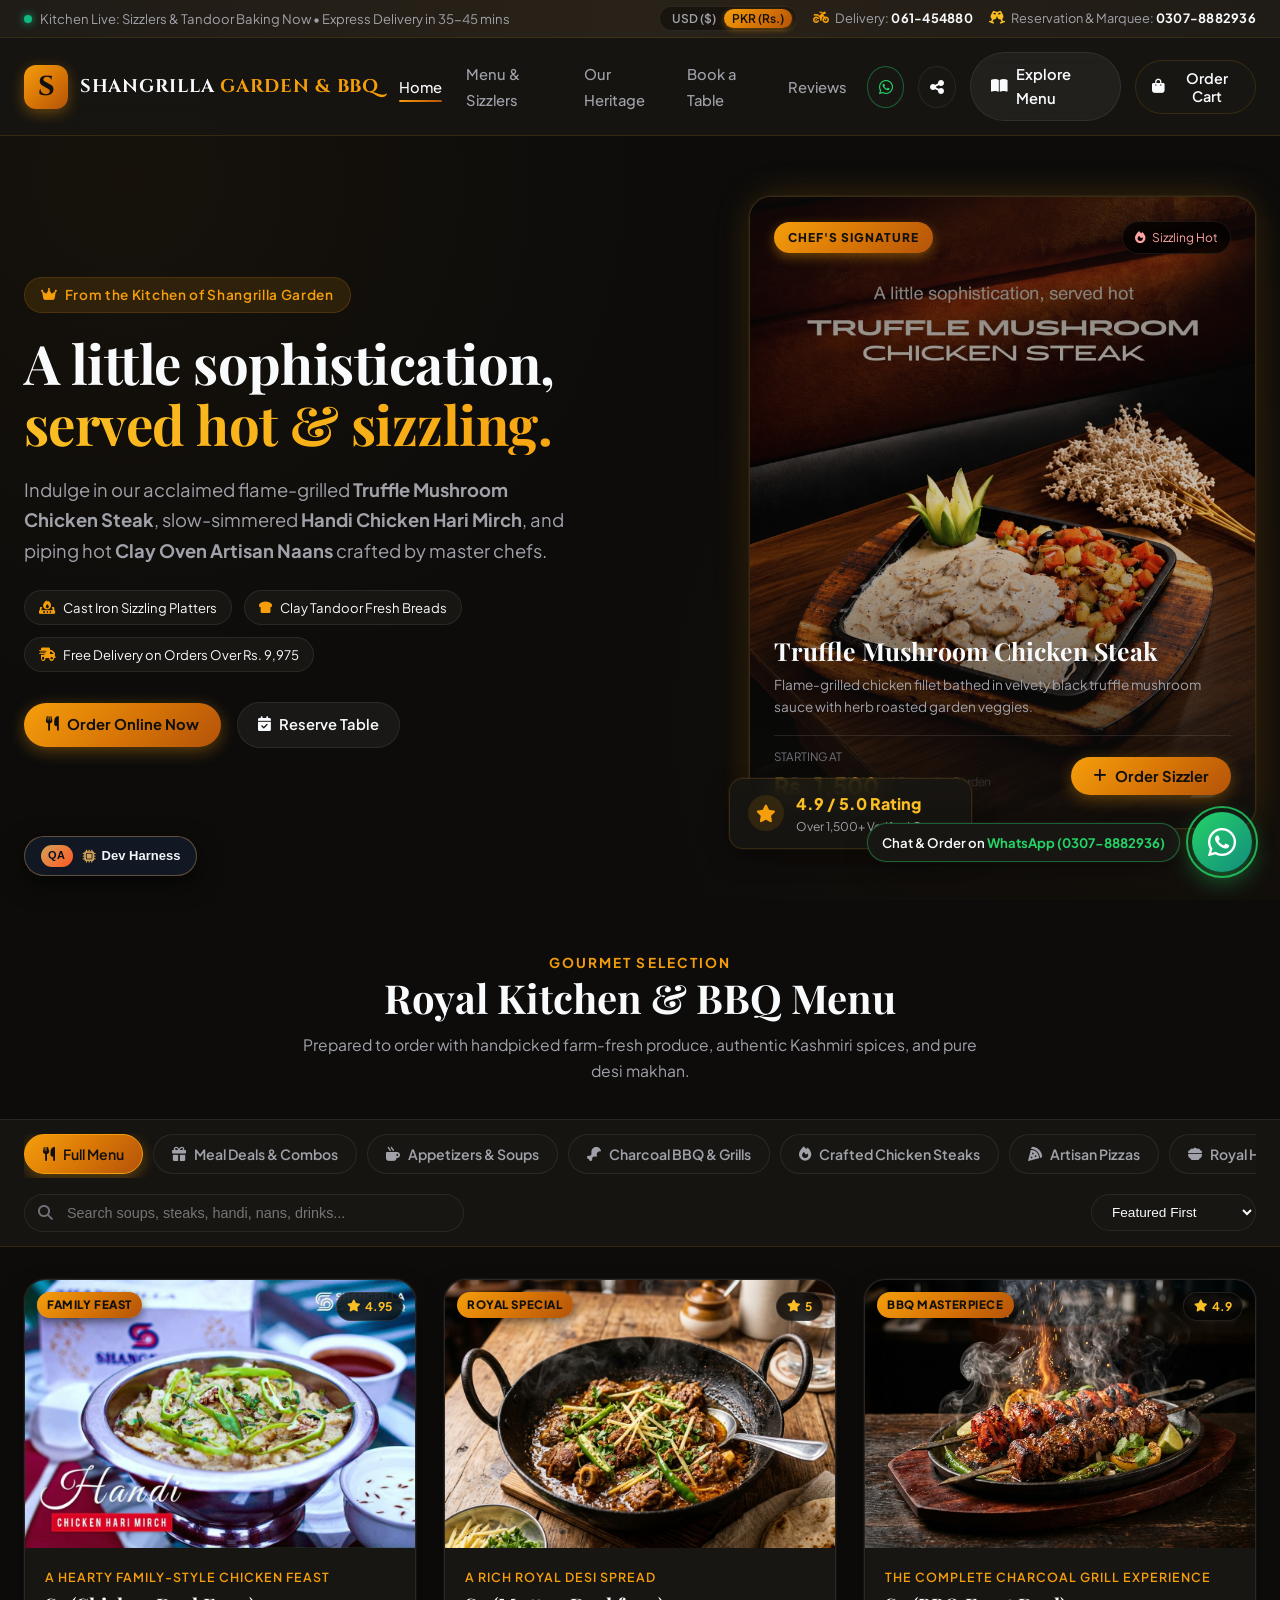
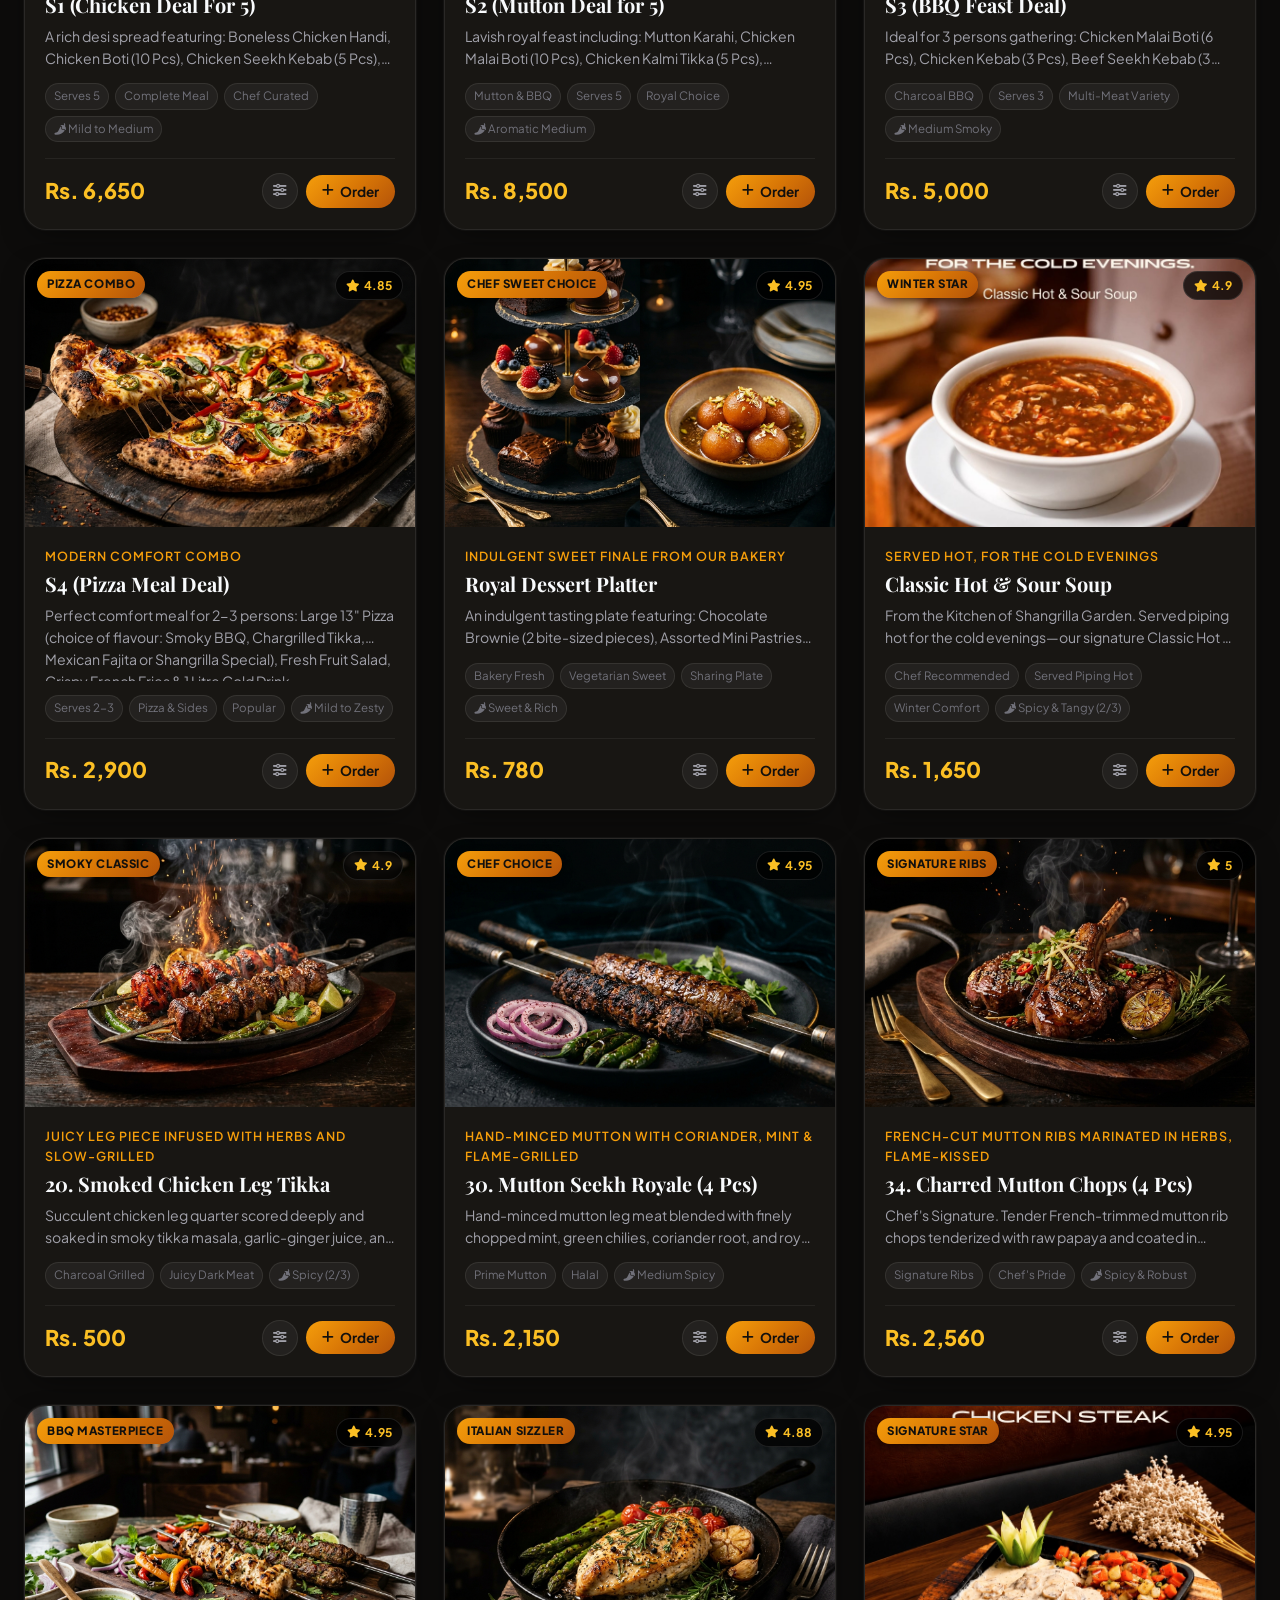
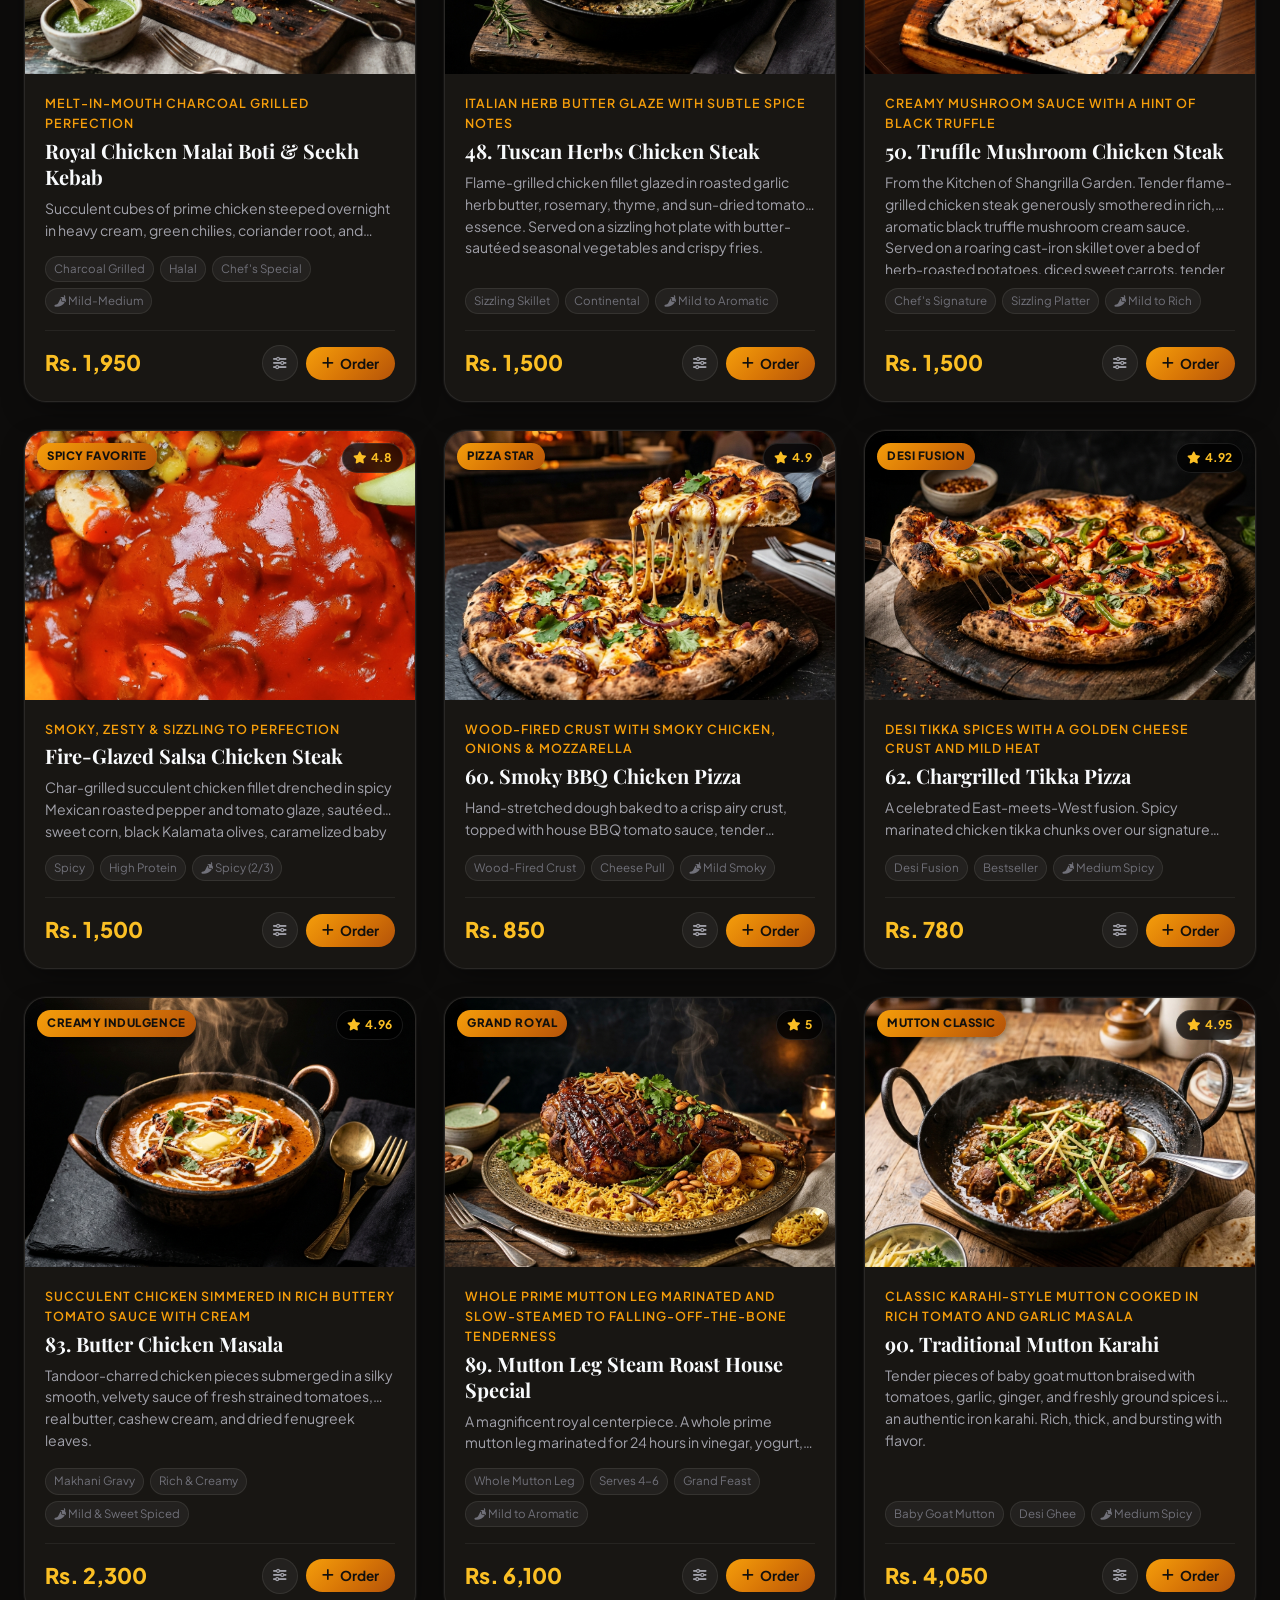
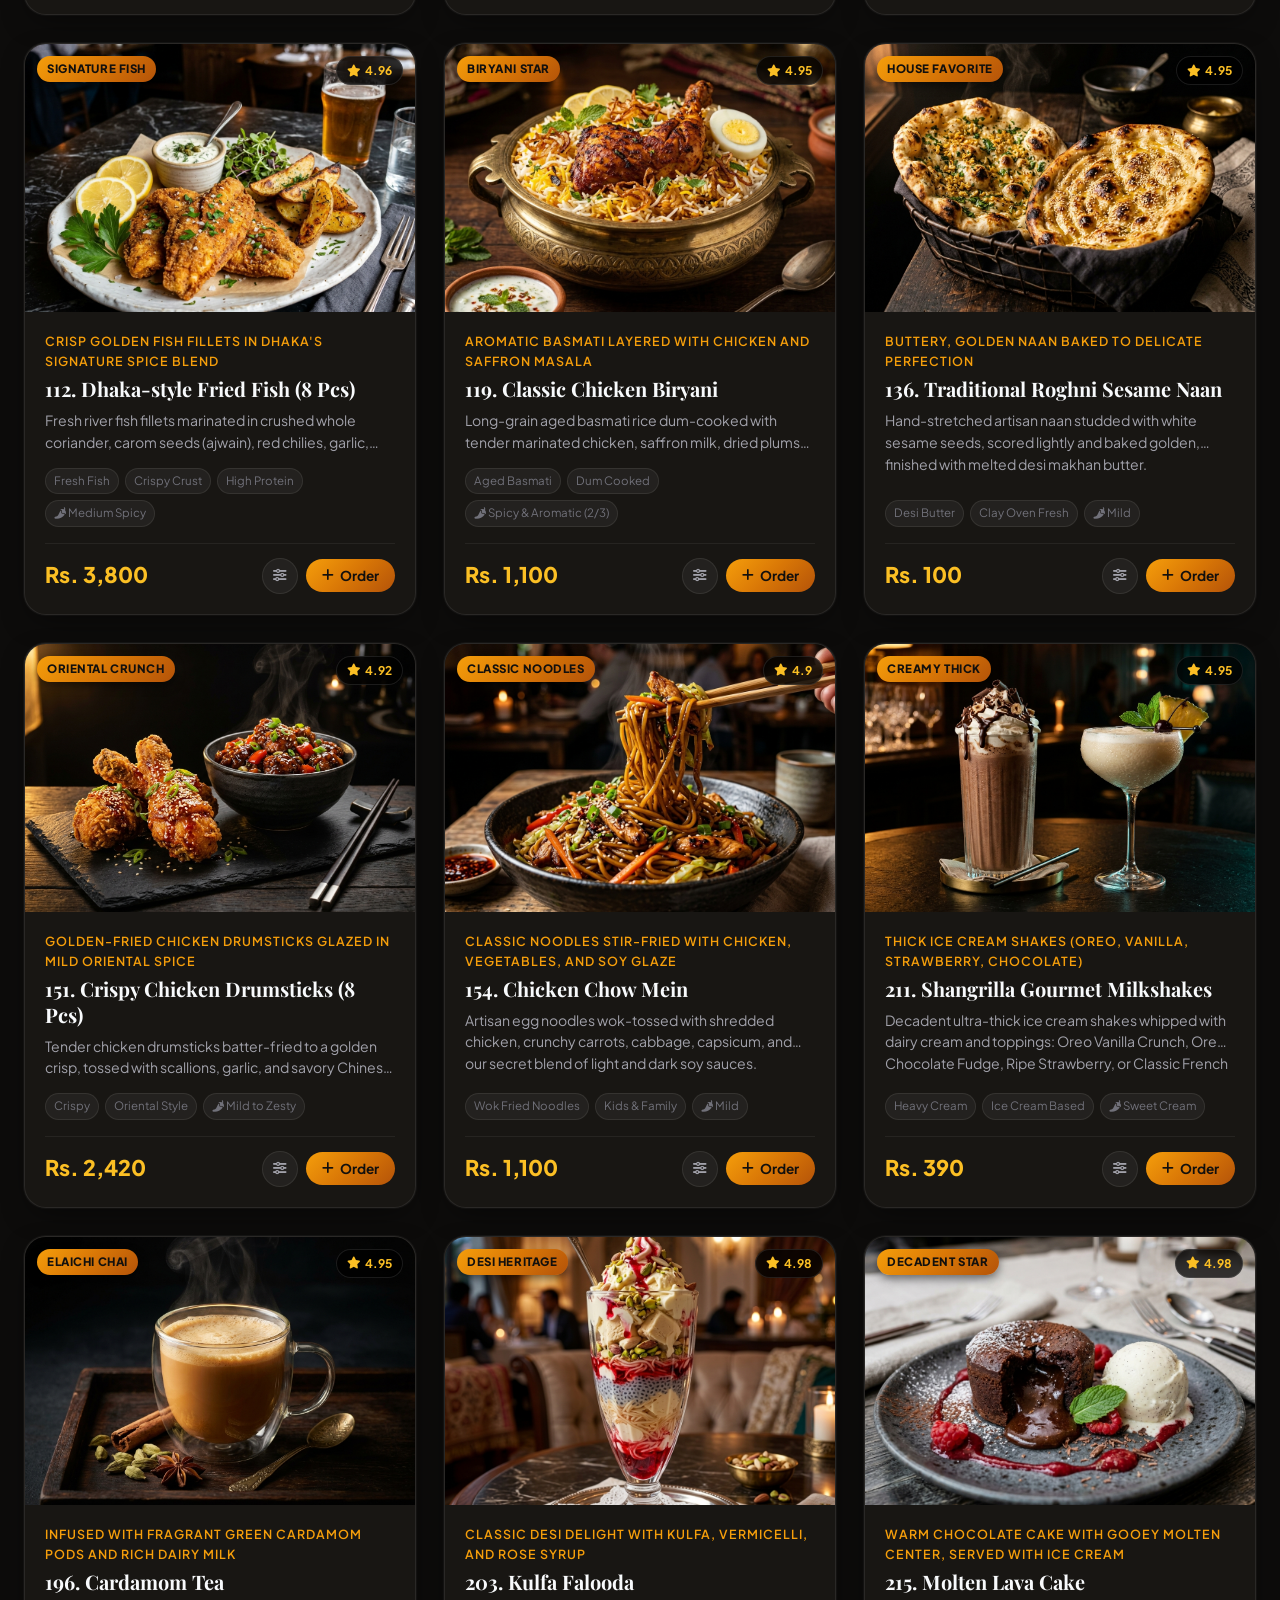
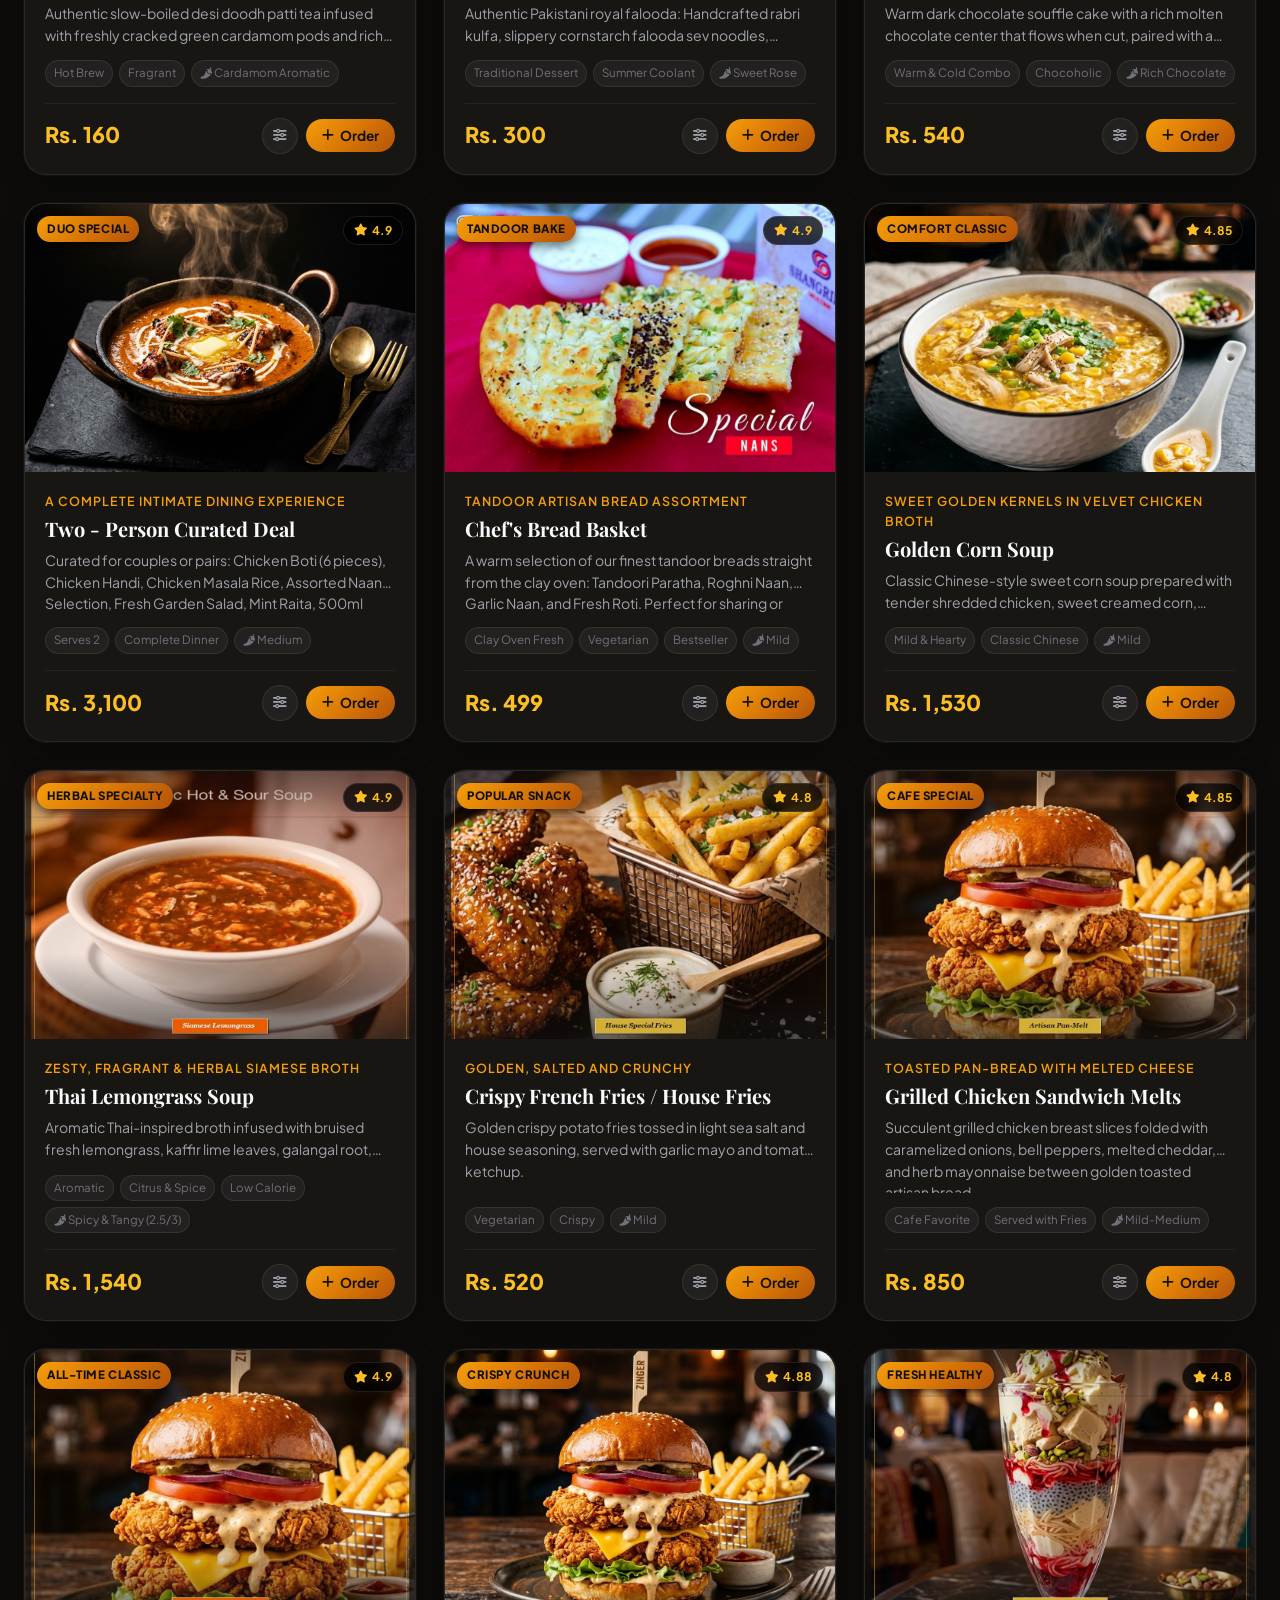
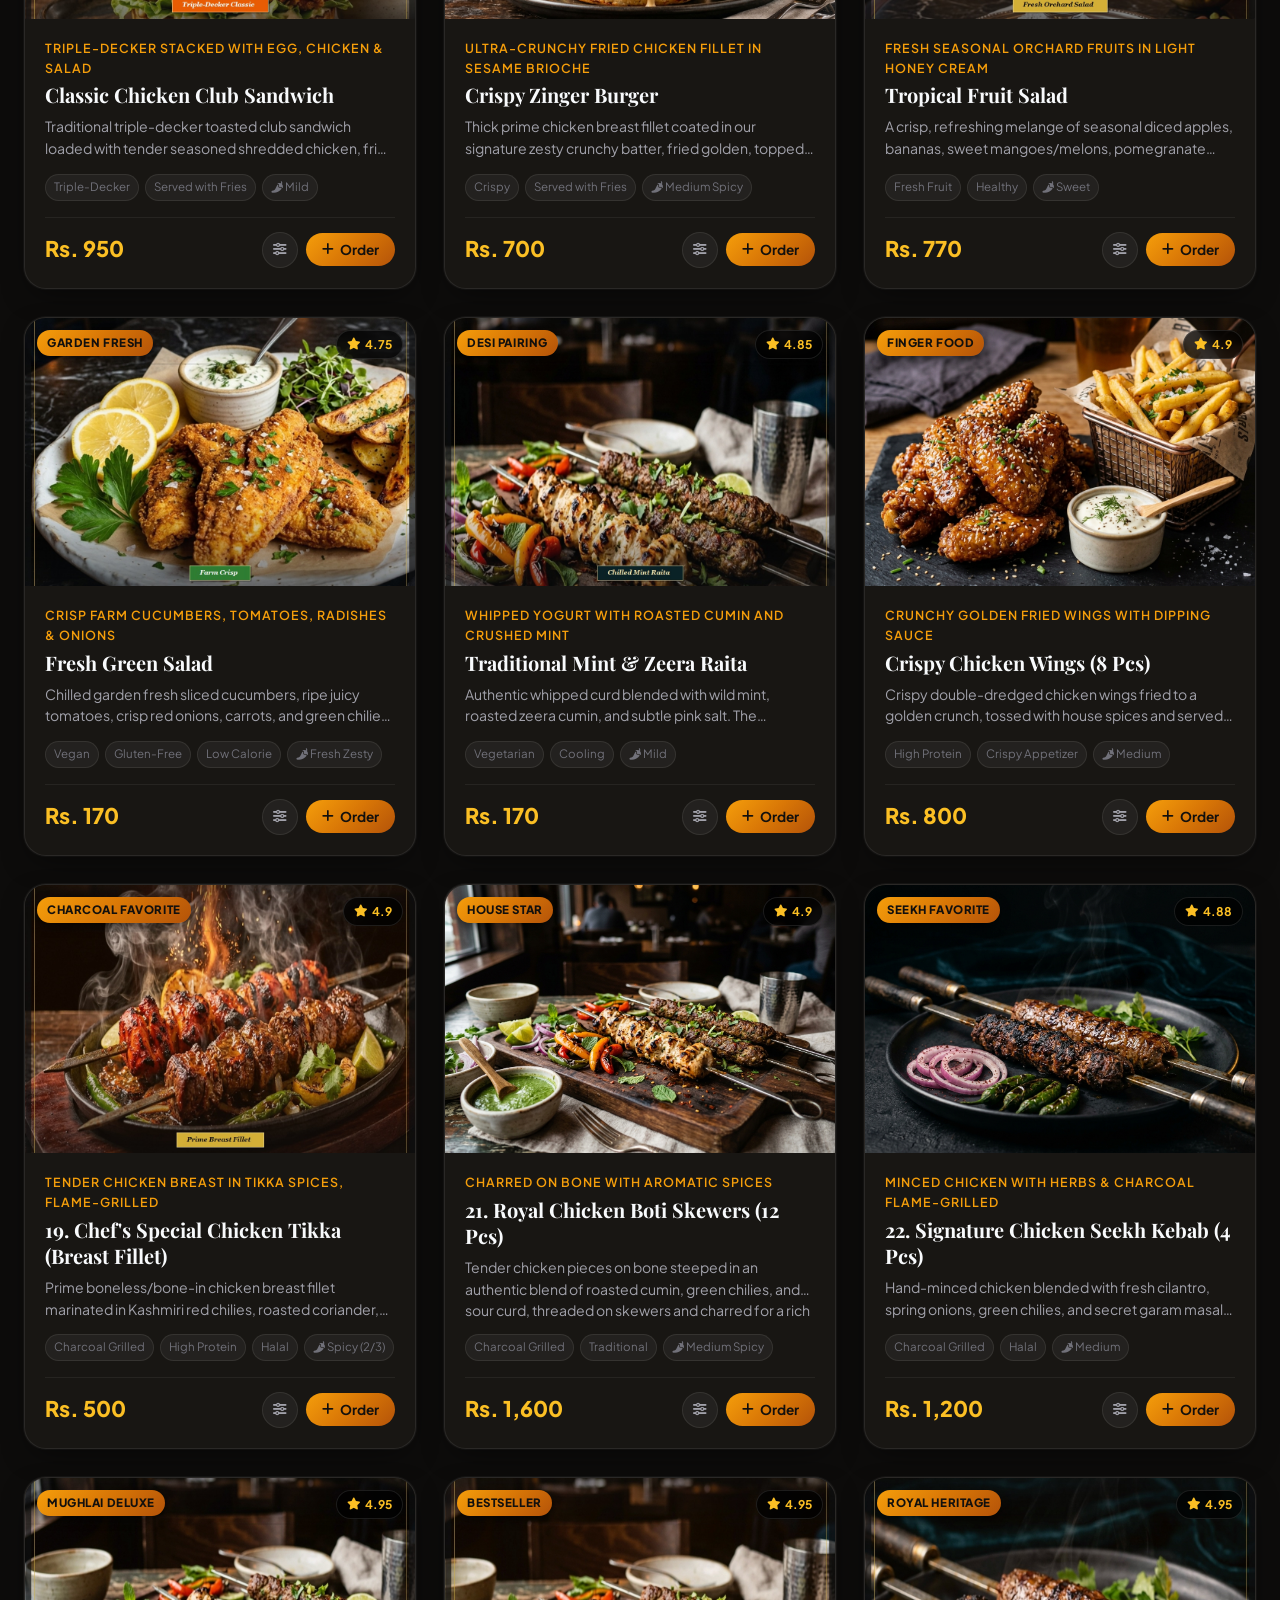
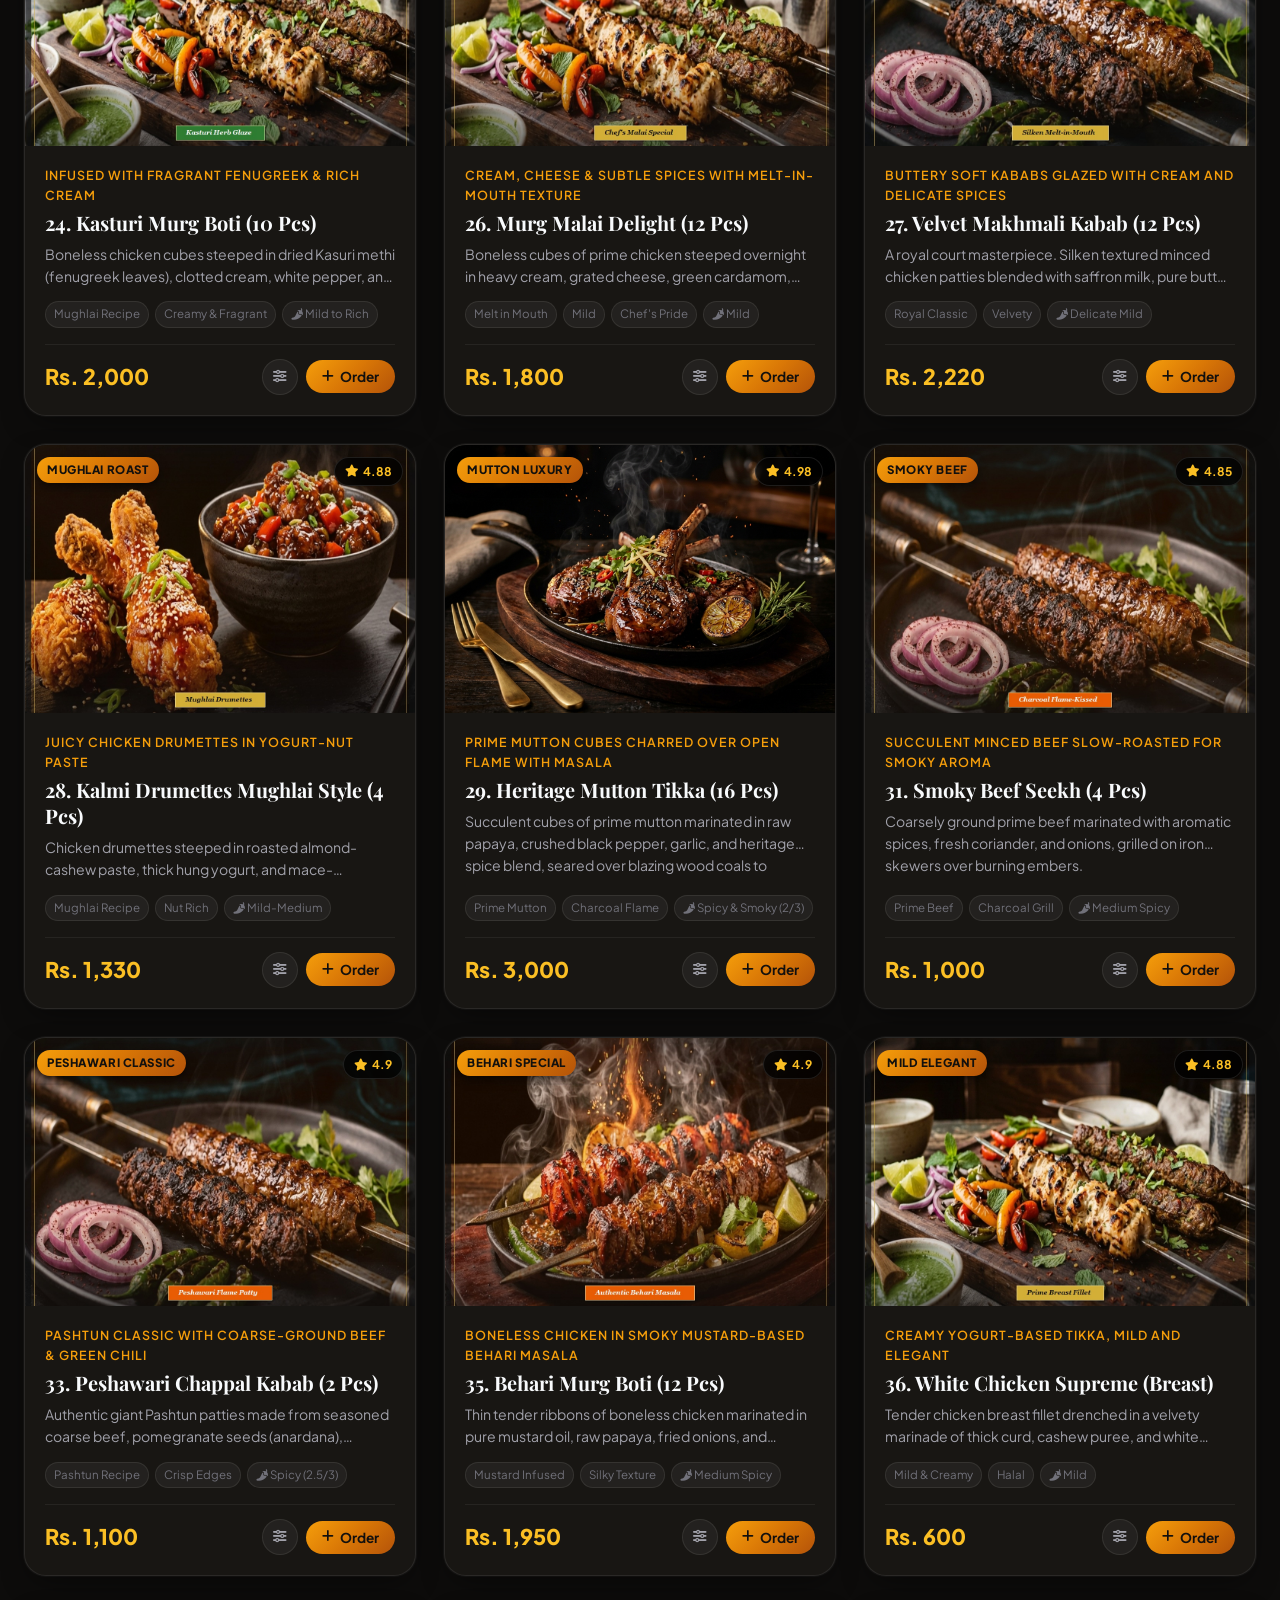
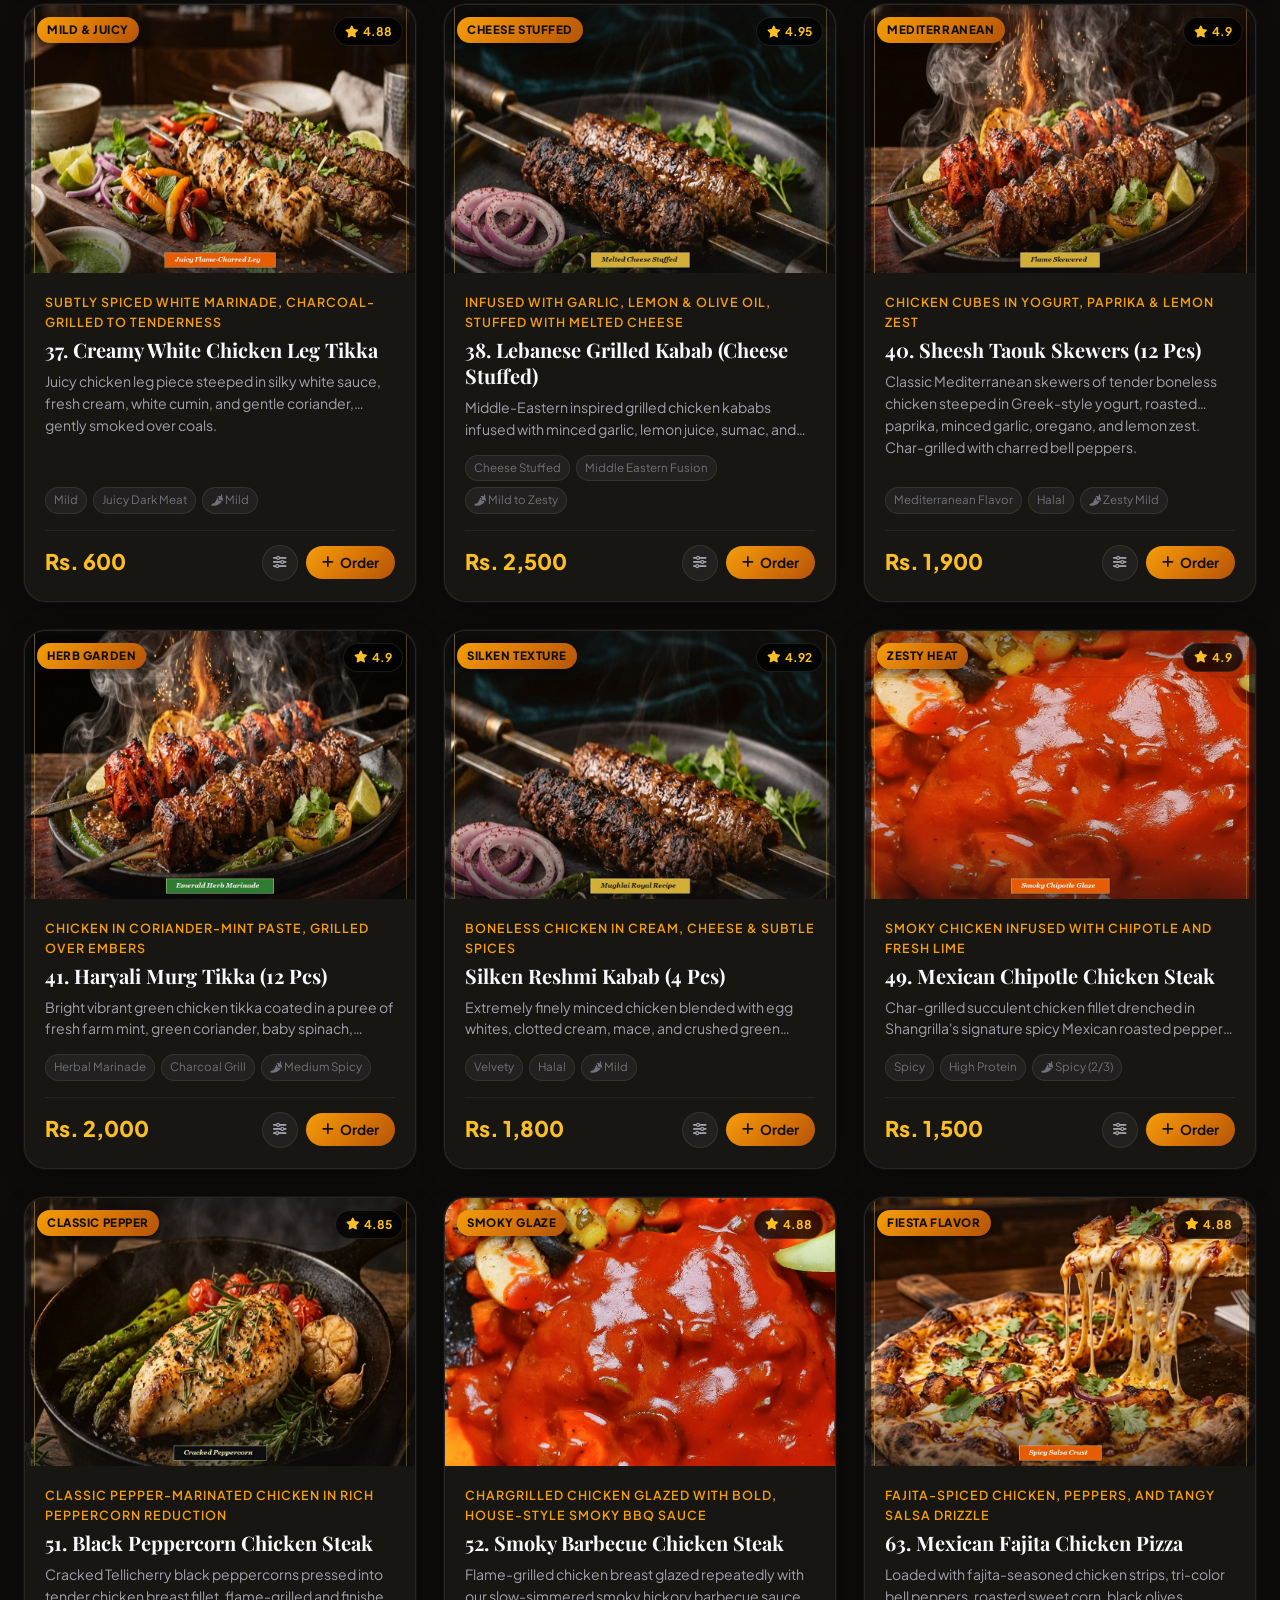
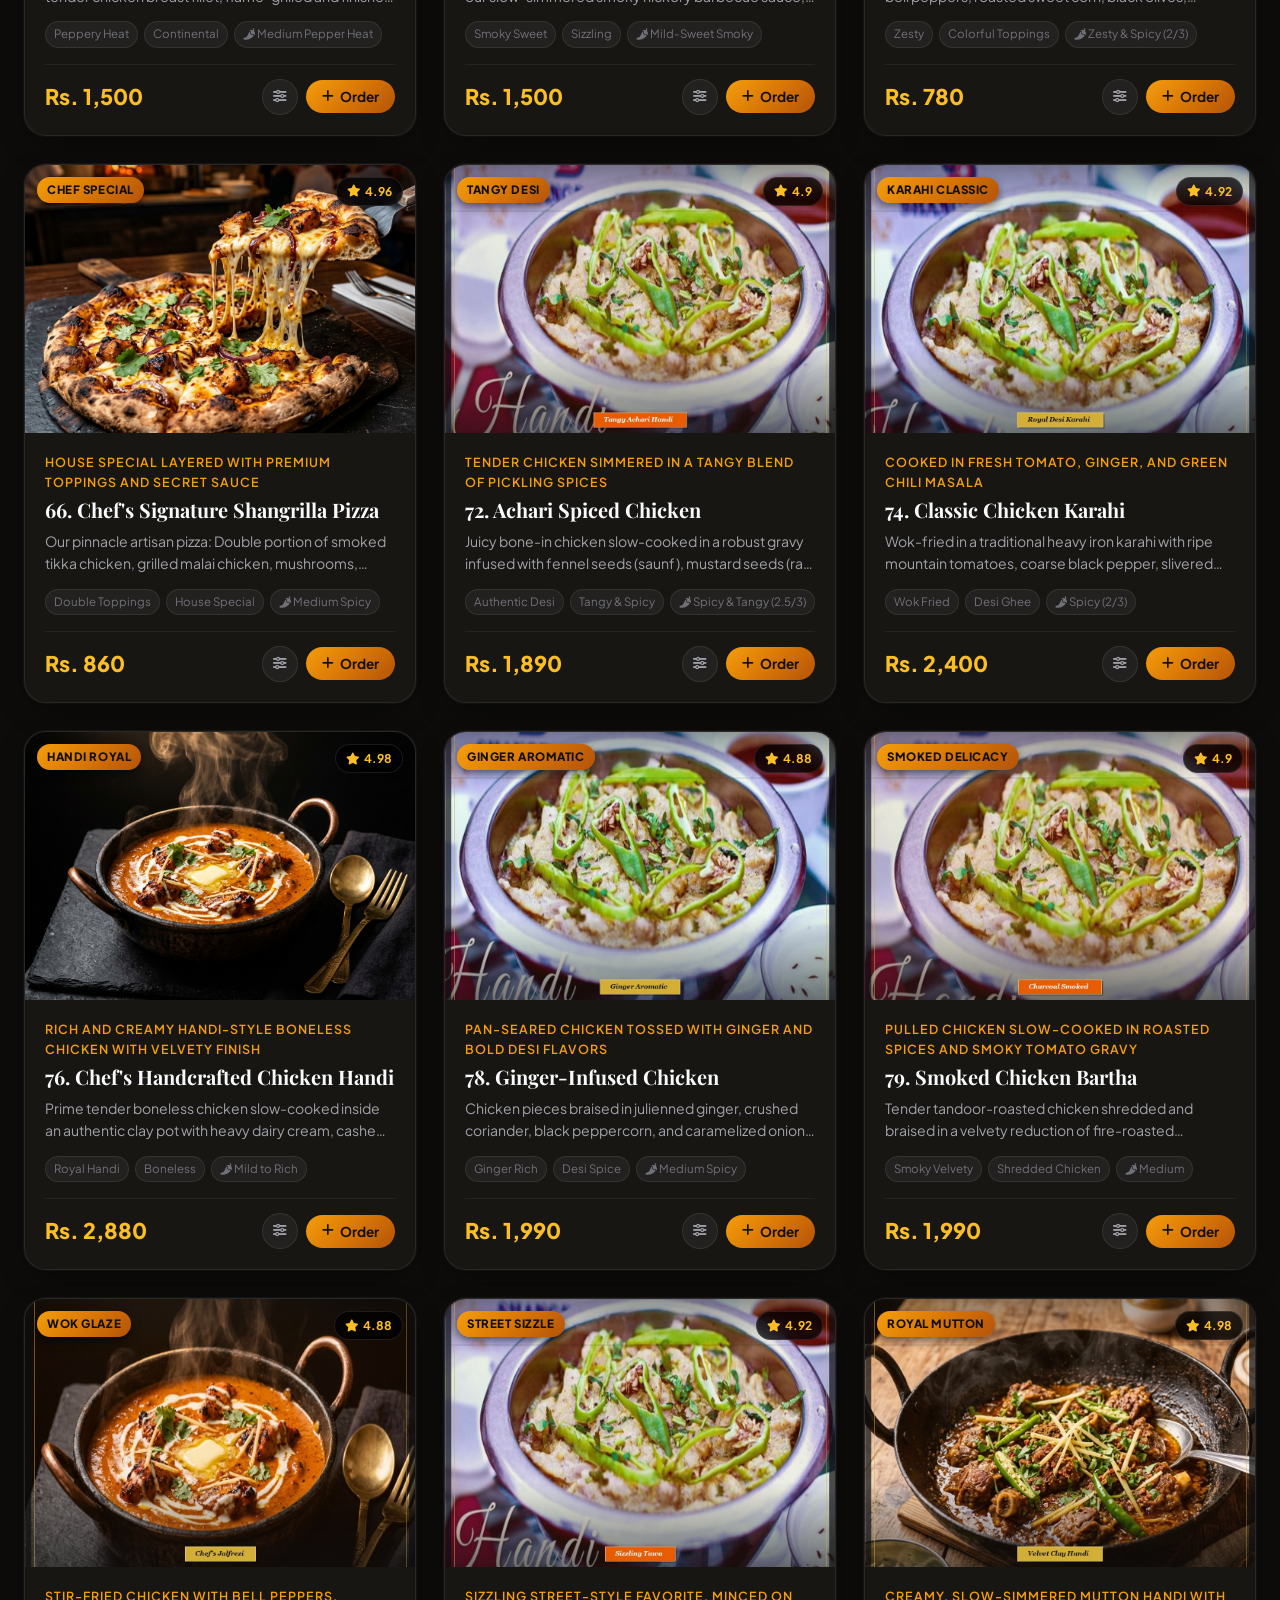
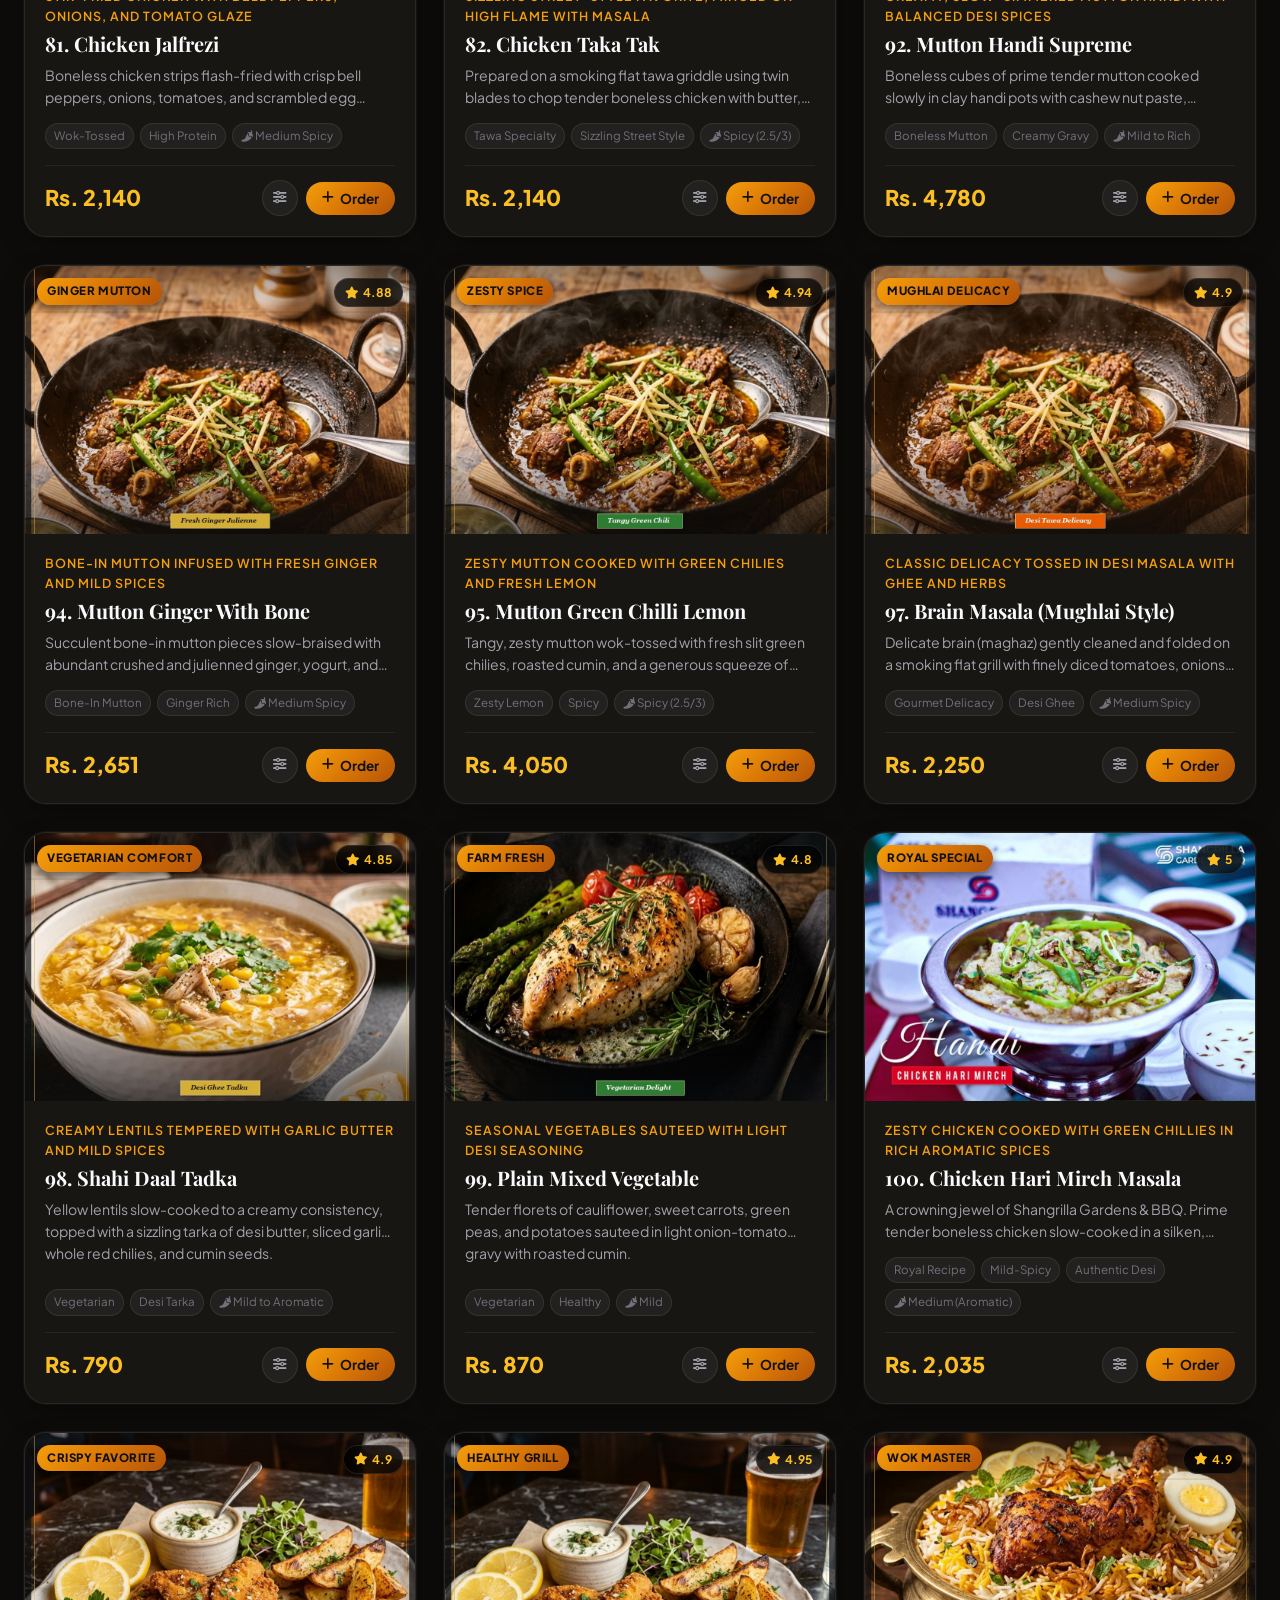
==== index.html @ 82a6b151 "full website" ====
<!DOCTYPE html>
<html lang="en">

<head>
  <meta charset="UTF-8">
  <meta name="viewport" content="width=device-width, initial-scale=1.0">
  <meta name="description"
    content="Shangrilla Gardens & BBQ - Premium Sizzler Steaks, Royal Handi, Charcoal BBQ and Clay Oven Artisan Naans. Order online hot & fresh or reserve a table.">
  <meta name="keywords"
    content="Shangrilla Gardens, Truffle Mushroom Chicken Steak, Handi Chicken Hari Mirch, Roghani Naan, Sizzler Platter, Gourmet BBQ">
  <meta property="og:title" content="Shangrilla Gardens & BBQ | A little sophistication, served hot">
  <meta property="og:description"
    content="Experience signature sizzling steaks, aromatic handi curries, and clay-oven artisan naans. Delivered hot to your doorstep.">
  <meta property="og:type" content="restaurant">
  <meta property="og:image" content="assets/images/truffle-mushroom-steak-poster.jpg">

  <title>Shangrilla Gardens & BBQ | Luxury Steaks, Royal Handi & Tandoor</title>

  <!-- Font Awesome Icons -->
  <link rel="stylesheet" href="https://cdnjs.cloudflare.com/ajax/libs/font-awesome/6.5.1/css/all.min.css"
    integrity="sha512-DTOQO9RWCH3ppGqcWaEA1BIZOC6xxalwEsw9c2QQeAIftl+Vegovlnee1c9QX4TctnWMn13TZye+giMm8e2LwA=="
    crossorigin="anonymous" referrerpolicy="no-referrer" />

  <!-- Main Stylesheet -->
  <link rel="stylesheet" href="css/style.css">
</head>

<body>

  <!-- Top Announcement Bar -->
  <aside class="top-bar" aria-label="Announcement">
    <div class="top-bar-inner">
      <div class="top-bar-notice">
        <span class="pulse-dot"></span>
        <span>Kitchen Live: Sizzlers & Tandoor Baking Now • Express Delivery in 35-45 mins</span>
      </div>
      <div class="top-bar-actions">
        <div class="currency-toggle" title="Select Currency">
          <button class="currency-btn" data-currency="USD" id="currencyUsdBtn">USD ($)</button>
          <button class="currency-btn active" data-currency="PKR" id="currencyPkrBtn">PKR (Rs.)</button>
        </div>
        <a href="tel:061454880" class="top-bar-link" title="Call for Home Delivery"><i class="fa-solid fa-motorcycle"
            style="color:var(--primary);"></i> <span>Delivery: <strong>061-454880</strong></span></a>
        <a href="tel:03078882936" class="top-bar-link" title="Call for Reservation & Marquee Booking"><i
            class="fa-solid fa-champagne-glasses" style="color:var(--gold-accent);"></i> <span>Reservation &amp;
            Marquee: <strong>0307-8882936</strong></span></a>
      </div>
    </div>
  </aside>

  <!-- Navigation Header -->
  <header class="site-header" id="siteHeader">
    <div class="nav-container">
      <a href="#hero" class="brand-logo" id="brandLogoLink">
        <div class="logo-symbol"></div>
        <div class="logo-text">
          <span class="brand-name">SHANGRILLA <span>GARDEN &amp; BBQ</span></span>
        </div>
      </a>

      <nav aria-label="Main Navigation">
        <ul class="nav-links">
          <li><a href="#hero" class="nav-link active">Home</a></li>
          <li><a href="#menuSection" class="nav-link">Menu &amp; Sizzlers</a></li>
          <li><a href="#brandStory" class="nav-link">Our Heritage</a></li>
          <li><a href="#reservationSection" class="nav-link">Book a Table</a></li>
          <li><a href="#reviewsSection" class="nav-link">Reviews</a></li>
        </ul>
      </nav>

      <div class="nav-actions">
        <a href="https://wa.me/923078882936?text=Hi%20Shangrilla%20Garden%20%26%20BBQ%2C%20I%20want%20to%20place%20an%20order"
          target="_blank" rel="noopener" class="icon-btn" title="Chat on WhatsApp (0307-8882936)" aria-label="WhatsApp"
          style="color:#25D366; border-color:rgba(37,211,102,0.4);">
          <i class="fa-brands fa-whatsapp"></i>
        </a>
        <button class="icon-btn" onclick="window.copyPageShareLink()" title="Share Website &amp; Menu"
          aria-label="Share">
          <i class="fa-solid fa-share-nodes"></i>
        </button>
        <a href="#menuSection" class="btn-secondary" id="browseMenuBtn">
          <i class="fa-solid fa-book-open"></i>
          <span>Explore Menu</span>
        </a>
        <button class="cart-btn" id="cartBtn" aria-label="View Shopping Cart">
          <i class="fa-solid fa-bag-shopping"></i>
          <span>Order Cart</span>
          <span class="cart-badge" id="cartBadge" style="display: none;">0</span>
        </button>
      </div>
    </div>
  </header>

  <!-- Hero Section with Truffle Mushroom Chicken Steak Showcase -->
  <main>
    <section class="hero-section" id="hero">
      <div class="hero-grid">
        <div class="hero-content">
          <div class="hero-tag">
            <i class="fa-solid fa-crown"></i>
            <span>From the Kitchen of Shangrilla Garden</span>
          </div>
          <h1 class="hero-title">
            A little sophistication, <span class="highlight">served hot &amp; sizzling.</span>
          </h1>
          <p class="hero-subtitle">
            Indulge in our acclaimed flame-grilled <strong>Truffle Mushroom Chicken Steak</strong>, slow-simmered
            <strong>Handi Chicken Hari Mirch</strong>, and piping hot <strong>Clay Oven Artisan Naans</strong> crafted
            by master chefs.
          </p>
          <div class="hero-badges">
            <div class="hero-badge-item">
              <i class="fa-solid fa-fire-burner"></i>
              <span>Cast Iron Sizzling Platters</span>
            </div>
            <div class="hero-badge-item">
              <i class="fa-solid fa-bread-slice"></i>
              <span>Clay Tandoor Fresh Breads</span>
            </div>
            <div class="hero-badge-item">
              <i class="fa-solid fa-truck-fast"></i>
              <span>Free Delivery on Orders Over <span id="freeDeliveryBannerThreshold">Rs. 9,975</span></span>
            </div>
          </div>
          <div class="hero-cta">
            <a href="#menuSection" class="btn-primary" id="heroOrderNowBtn">
              <i class="fa-solid fa-utensils"></i>
              <span>Order Online Now</span>
            </a>
            <a href="#reservationSection" class="btn-secondary" id="heroReserveBtn">
              <i class="fa-solid fa-calendar-check"></i>
              <span>Reserve Table</span>
            </a>
          </div>
        </div>

        <!-- Hero Star Card: Truffle Mushroom Chicken Steak -->
        <div class="hero-visual">
          <div class="featured-poster-card" id="featuredPosterCard">
            <div class="poster-image-wrapper">
              <img src="assets/images/truffle-mushroom-steak-poster.jpg"
                alt="Truffle Mushroom Chicken Steak Poster - Shangrilla Garden" />
              <div class="poster-overlay">
                <div class="poster-top-badge">
                  <span class="ribbon">Chef's Signature</span>
                  <span class="live-sizzle-pill">
                    <i class="fa-solid fa-fire"></i> Sizzling Hot
                  </span>
                </div>
                <div class="poster-bottom-details">
                  <h2 class="poster-dish-title">Truffle Mushroom Chicken Steak</h2>
                  <p class="poster-dish-desc">
                    Flame-grilled chicken fillet bathed in velvety black truffle mushroom sauce with herb roasted garden
                    veggies.
                  </p>
                  <div class="poster-action-bar">
                    <div class="poster-price">
                      <span class="label">Starting at</span>
                      <span class="amount">Rs. 5,412</span>
                    </div>
                    <button class="btn-primary" onclick="window.openCustomizer('truffle-mushroom-steak')"
                      id="posterOrderBtn">
                      <i class="fa-solid fa-plus"></i>
                      <span>Order Sizzler</span>
                    </button>
                  </div>
                </div>
              </div>
            </div>
          </div>

          <!-- Floating Badge -->
          <div class="floating-stat-card">
            <div class="stat-icon">
              <i class="fa-solid fa-star"></i>
            </div>
            <div>
              <div style="font-weight: 800; font-size: 1rem; color: var(--gold-accent);">4.9 / 5.0 Rating</div>
              <div style="font-size: 0.75rem; color: var(--text-muted);">Over 1,500+ Verified Guests</div>
            </div>
          </div>
        </div>
      </div>
    </section>

    <!-- Menu Section -->
    <section class="menu-section" id="menuSection">
      <div class="section-header">
        <span class="section-subtitle">Gourmet Selection</span>
        <h2 class="section-title">Royal Kitchen &amp; BBQ Menu</h2>
        <p class="section-desc">
          Prepared to order with handpicked farm-fresh produce, authentic Kashmiri spices, and pure desi makhan.
        </p>
      </div>

      <!-- Filter Controls & Search -->
      <div class="filter-controls-wrap">
        <div class="filter-controls-inner">
          <div class="category-tabs" id="categoryTabs">
            <!-- Populated dynamically via JS -->
          </div>

          <div class="search-sort-bar">
            <div class="search-box">
              <i class="fa-solid fa-magnifying-glass"></i>
              <input type="text" id="menuSearchInput" class="search-input"
                placeholder="Search soups, steaks, handi, nans, drinks..." aria-label="Search menu items" />
              <button class="search-clear-btn" id="searchClearBtn" aria-label="Clear Search"><i
                  class="fa-solid fa-xmark"></i></button>
            </div>
            <div class="filter-pills">
              <select id="sortSelect" class="sort-select" aria-label="Sort dishes">
                <option value="featured">Featured First</option>
                <option value="price-low">Price: Low to High</option>
                <option value="price-high">Price: High to Low</option>
                <option value="rating">Highest Rated</option>
              </select>
            </div>
          </div>
        </div>
      </div>

      <!-- Menu Items Grid -->
      <div class="menu-grid" id="menuGrid">
        <!-- Rendered dynamically by app.js -->
      </div>
    </section>

    <!-- Brand Story & Culinary Heritage -->
    <section class="brand-story-section" id="brandStory">
      <div class="story-card">
        <div class="story-content">
          <span class="hero-tag"><i class="fa-solid fa-leaf"></i> Pure Ingredients</span>
          <h3>From the Kitchen of Shangrilla Garden</h3>
          <p style="color: var(--text-muted); font-size: 0.95rem;">
            At Shangrilla Gardens &amp; BBQ, our culinary philosophy blends the theatrical sizzle of continental
            cast-iron steaks with the timeless royal aroma of Mughlai clay-oven tandoor craft.
          </p>
          <div class="story-features">
            <div class="story-feat-item">
              <i class="fa-solid fa-gem"></i>
              <div>
                <h4>Truffle Infusion</h4>
                <p>Authentic truffle mushroom reductions crafted fresh daily.</p>
              </div>
            </div>
            <div class="story-feat-item">
              <i class="fa-solid fa-fire"></i>
              <div>
                <h4>Charcoal Grill</h4>
                <p>Smoked to perfection with organic wood coal heat.</p>
              </div>
            </div>
            <div class="story-feat-item">
              <i class="fa-solid fa-bowl-food"></i>
              <div>
                <h4>Heritage Handi</h4>
                <p>Slow-simmered in clay &amp; metal handi vessels with yogurt and herbs.</p>
              </div>
            </div>
            <div class="story-feat-item">
              <i class="fa-solid fa-temperature-arrow-up"></i>
              <div>
                <h4>Insulated Delivery</h4>
                <p>Custom heat-locking packaging guarantees steaming hot delivery.</p>
              </div>
            </div>
          </div>
        </div>

        <div class="story-gallery-preview">
          <div class="story-img-wrap">
            <img src="assets/images/charred-royal-mutton-chops.jpg"
              alt="Charred Royal Mutton Chops on Cast-Iron Sizzler" />
          </div>
          <div class="story-img-wrap">
            <img src="assets/images/royal-butter-chicken-handi.jpg"
              alt="Royal Butter Chicken Handi with Cream Swirls" />
          </div>
          <div class="story-img-wrap">
            <img src="assets/images/smoked-chicken-mutton-tikka.jpg"
              alt="Smoked Chicken Tikka &amp; Sultan's Mutton Tikka" />
          </div>
          <div class="story-img-wrap">
            <img src="assets/images/tandoori-garlic-roghni-naan.jpg"
              alt="Clay Tandoor Garlic &amp; Roghni Naans" />
          </div>
        </div>
      </div>
    </section>

    <!-- Table Reservation Section -->
    <section class="reservation-section" id="reservationSection">
      <div class="reservation-card">
        <div class="reservation-grid">
          <div>
            <span class="hero-tag"><i class="fa-solid fa-champagne-glasses"></i> Dine &amp; Events</span>
            <h2 style="font-family: var(--font-heading); font-size: 2.2rem; margin: 12px 0;">Table Reservation &amp;
              Marquee Booking</h2>
            <p style="color: var(--text-muted); font-size: 0.95rem; margin-bottom: 20px;">
              Reserve your open-air garden gazebo or cozy indoor sizzler lounge table, or book our grand <strong>Royal
                Marquee</strong> for weddings, corporate galas, and banquet celebrations.
            </p>
            <div style="display:flex; flex-direction:column; gap:10px; font-size:0.88rem; color:var(--text-muted);">
              <div><i class="fa-solid fa-phone-volume" style="color:var(--gold-accent); width:20px;"></i>
                <strong>Reservation &amp; Marquee Booking:</strong> <a href="tel:03078882936"
                  style="color:var(--gold-accent); font-weight:700; text-decoration:underline;">0307-8882936</a></div>
              <div><i class="fa-solid fa-motorcycle" style="color:var(--primary); width:20px;"></i> <strong>Home
                  Delivery Hotline:</strong> <a href="tel:061454880"
                  style="color:var(--text-main); font-weight:700; text-decoration:underline;">061-454880</a></div>
              <div><i class="fa-solid fa-clock" style="color:var(--primary); width:20px;"></i> Lunch: 12:00 PM - 4:00 PM
                | Dinner: 7:00 PM - 1:00 AM</div>
              <div><i class="fa-solid fa-location-dot" style="color:var(--primary); width:20px;"></i> Club Road,
                Shangrilla Garden &amp; BBQ</div>
              <div><i class="fa-solid fa-circle-check" style="color:var(--success); width:20px;"></i> Instant
                confirmation via SMS &amp; WhatsApp</div>
            </div>
          </div>

          <form class="booking-form" onsubmit="window.submitReservation(event)" id="tableBookingForm">
            <div class="form-group">
              <label for="resName">Your Full Name</label>
              <input type="text" id="resName" class="form-control" placeholder="e.g. Tariq Khan" required />
            </div>
            <div class="form-group">
              <label for="resPhone">Phone Number</label>
              <input type="tel" id="resPhone" class="form-control" placeholder="0300 0000000" required />
            </div>
            <div class="form-group">
              <label for="resGuests">Number of Guests / Event Size</label>
              <select id="resGuests" class="form-control" required>
                <option value="2">2 Guests (Couple Table)</option>
                <option value="4" selected>4 Guests (Family Table)</option>
                <option value="6">6 Guests (Garden Gazebo)</option>
                <option value="12">8-12 Guests (VIP Executive Lounge)</option>
                <option value="50">30-50 Guests (Private Lawn Party)</option>
                <option value="250">100-500+ Guests (Royal Marquee Wedding &amp; Banquet)</option>
              </select>
            </div>
            <div class="form-group">
              <label for="resDate">Reservation / Event Date</label>
              <input type="date" id="resDate" class="form-control" required />
            </div>
            <div class="form-group">
              <label for="resTime">Preferred Time Slot</label>
              <select id="resTime" class="form-control" required>
                <option value="1:00 PM">1:00 PM (Lunch)</option>
                <option value="7:30 PM">7:30 PM (Dinner Slot 1)</option>
                <option value="9:00 PM" selected>9:00 PM (Peak Dinner)</option>
                <option value="10:30 PM">10:30 PM (Late Night BBQ)</option>
                <option value="Marquee Day">Marquee Event (Day Slot)</option>
                <option value="Marquee Night">Marquee Event (Night Slot)</option>
              </select>
            </div>
            <div class="form-group">
              <label for="resArea">Seating &amp; Venue Space</label>
              <select id="resArea" class="form-control">
                <option value="marquee">Grand Royal Marquee Banquet Hall</option>
                <option value="garden">Open-Air Garden Patio &amp; Gazebo</option>
                <option value="indoor">Regal Indoor Dining Hall</option>
                <option value="sizzler">Live Sizzler Show Bar</option>
              </select>
            </div>
            <div class="form-group full-width">
              <button type="submit" class="btn-primary" style="justify-content:center; width:100%; padding:14px;"
                id="submitReservationBtn">
                <i class="fa-solid fa-calendar-check"></i>
                <span>Confirm Table / Marquee Reservation</span>
              </button>
            </div>
          </form>
        </div>
      </div>
    </section>

    <!-- Testimonials Section -->
    <section class="reviews-section" id="reviewsSection">
      <div class="section-header">
        <span class="section-subtitle">Guest Testimonials</span>
        <h2 class="section-title">What Our Patrons Say</h2>
        <p class="section-desc">Cherished memories of hot sizzling steaks, rich curries, and warm hospitality.</p>
      </div>
      <div class="reviews-grid">
        <div class="review-card">
          <div class="review-stars">
            <i class="fa-solid fa-star"></i><i class="fa-solid fa-star"></i><i class="fa-solid fa-star"></i><i
              class="fa-solid fa-star"></i><i class="fa-solid fa-star"></i>
          </div>
          <p class="review-text">"The Truffle Mushroom Chicken Steak is heavenly! The sizzling plate arrived bubbling
            hot with delicious sautéed vegetables. Shangrilla has elevated steak dining!"</p>
          <div class="review-author">
            <span class="review-author-name">Tariq Mansoor</span>
            <span class="review-dish-tag">Truffle Mushroom Steak</span>
          </div>
        </div>
        <div class="review-card">
          <div class="review-stars">
            <i class="fa-solid fa-star"></i><i class="fa-solid fa-star"></i><i class="fa-solid fa-star"></i><i
              class="fa-solid fa-star"></i><i class="fa-solid fa-star"></i>
          </div>
          <p class="review-text">"Handi Chicken Hari Mirch paired with the hot Roghani sesame naan was absolutely
            sensational. Rich gravy, tender meat, and great delivery speed."</p>
          <div class="review-author">
            <span class="review-author-name">Ayesha Malik</span>
            <span class="review-dish-tag">Handi Hari Mirch</span>
          </div>
        </div>
        <div class="review-card">
          <div class="review-stars">
            <i class="fa-solid fa-star"></i><i class="fa-solid fa-star"></i><i class="fa-solid fa-star"></i><i
              class="fa-solid fa-star"></i><i class="fa-solid fa-star"></i>
          </div>
          <p class="review-text">"The Special Nans assortment is a work of art! The cheese stuffed naan and kalonji naan
            with raita was the highlight of our feast."</p>
          <div class="review-author">
            <span class="review-author-name">Danyal Shah</span>
            <span class="review-dish-tag">Special Nans Platter</span>
          </div>
        </div>
      </div>
    </section>

    <!-- Social Media Sharing Section -->
    <section class="social-share-section" id="shareSection">
      <div class="share-card">
        <div class="share-content">
          <span class="hero-tag"><i class="fa-solid fa-share-nodes"></i> Spread the Flavor</span>
          <h3>Share Shangrilla Garden &amp; BBQ</h3>
          <p>Invite friends and family to taste sizzling Truffle Steaks, royal Handi, and freshly baked artisan naans.
          </p>
        </div>
        <div class="share-buttons-group">
          <a href="https://api.whatsapp.com/send?text=Check%20out%20Shangrilla%20Garden%20%26%20BBQ%20for%20delicious%20sizzling%20steaks%2C%20Handi%20Hari%20Mirch%20and%20Special%20Naans!%20http%3A%2F%2Flocalhost%3A8080%2F"
            target="_blank" rel="noopener" class="share-btn share-whatsapp" title="Share via WhatsApp">
            <i class="fa-brands fa-whatsapp"></i>
            <span>WhatsApp</span>
          </a>
          <a href="https://www.facebook.com/sharer/sharer.php?u=http%3A%2F%2Flocalhost%3A8080%2F" target="_blank"
            rel="noopener" class="share-btn share-facebook" title="Share on Facebook">
            <i class="fa-brands fa-facebook-f"></i>
            <span>Facebook</span>
          </a>
          <a href="https://twitter.com/intent/tweet?text=Experience%20the%20royal%20taste%20at%20Shangrilla%20Garden%20%26%20BBQ!&url=http%3A%2F%2Flocalhost%3A8080%2F"
            target="_blank" rel="noopener" class="share-btn share-twitter" title="Share on X / Twitter">
            <i class="fa-brands fa-x-twitter"></i>
            <span>X / Twitter</span>
          </a>
          <a href="https://www.linkedin.com/sharing/share-offsite/?url=http%3A%2F%2Flocalhost%3A8080%2F" target="_blank"
            rel="noopener" class="share-btn share-linkedin" title="Share on LinkedIn">
            <i class="fa-brands fa-linkedin-in"></i>
            <span>LinkedIn</span>
          </a>
          <button onclick="window.copyPageShareLink()" class="share-btn share-copy" title="Copy Website Link">
            <i class="fa-solid fa-link"></i>
            <span>Copy Link</span>
          </button>
        </div>
      </div>
    </section>
  </main>

  <!-- Footer -->
  <footer class="site-footer">
    <div class="footer-inner">
      <div class="footer-col">
        <div class="brand-logo" style="margin-bottom: 14px;">
          <div class="logo-symbol"></div>
          <div class="logo-text">
            <span class="brand-name">SHANGRILLA <span>GARDEN &amp; BBQ</span></span>
          </div>
        </div>
        <p style="font-size: 0.88rem; line-height: 1.6; margin-bottom: 16px;">
          "A little sophistication, served hot." Masterful Continental Sizzlers, Royal Pakistani Handis, and Clay
          Tandoor Artisan Breads.
        </p>
        <div style="display: flex; gap: 10px; font-size: 1.15rem; flex-wrap: wrap;">
          <a href="https://wa.me/923078882936" target="_blank" rel="noopener" class="icon-btn" aria-label="WhatsApp"
            title="Chat on WhatsApp (0307-8882936)" style="color:#25D366; border-color:rgba(37,211,102,0.3);"><i
              class="fa-brands fa-whatsapp"></i></a>
          <a href="https://facebook.com" target="_blank" rel="noopener" class="icon-btn" aria-label="Facebook"
            title="Facebook"><i class="fa-brands fa-facebook-f"></i></a>
          <a href="https://instagram.com" target="_blank" rel="noopener" class="icon-btn" aria-label="Instagram"
            title="Instagram"><i class="fa-brands fa-instagram"></i></a>
          <a href="https://tiktok.com" target="_blank" rel="noopener" class="icon-btn" aria-label="TikTok"
            title="TikTok"><i class="fa-brands fa-tiktok"></i></a>
          <a href="https://youtube.com" target="_blank" rel="noopener" class="icon-btn" aria-label="YouTube"
            title="YouTube"><i class="fa-brands fa-youtube"></i></a>
        </div>
      </div>

      <div class="footer-col">
        <h4>Culinary Menu</h4>
        <ul class="footer-links">
          <li><a href="#menuSection">Truffle Mushroom Steak</a></li>
          <li><a href="#menuSection">Fire-Glazed Salsa Steak</a></li>
          <li><a href="#menuSection">Handi Chicken Hari Mirch</a></li>
          <li><a href="#menuSection">Special Roghani &amp; Kalonji Naans</a></li>
          <li><a href="#menuSection">Chicken Malai Boti Platter</a></li>
        </ul>
      </div>

      <div class="footer-col">
        <h4>Ordering &amp; Service</h4>
        <ul class="footer-links">
          <li><a href="#hero">Express Online Ordering</a></li>
          <li><a href="#reservationSection">Table Reservations</a></li>
          <li><a href="#menuSection">Chef Specials &amp; Combos</a></li>
          <li><a href="#"
              onclick="window.cartManager.applyCoupon('SHANGRILLA10'); showToast('Coupon SHANGRILLA10 activated!', 'success'); return false;">Promo
              Codes (SHANGRILLA10)</a></li>
          <li><a href="#hero">Catering &amp; Event Booking</a></li>
        </ul>
      </div>

      <div class="footer-col">
        <h4>Visit &amp; Contact</h4>
        <p style="font-size: 0.88rem; margin-bottom: 8px;"><i class="fa-solid fa-location-dot"
            style="color:var(--primary); margin-right:6px;"></i> Club Road, Shangrilla Garden &amp; BBQ</p>
        <p style="font-size: 0.88rem; margin-bottom: 8px;"><i class="fa-solid fa-clock"
            style="color:var(--primary); margin-right:6px;"></i> Mon - Sun: 12:00 PM - 01:00 AM</p>
        <p style="font-size: 0.88rem; margin-bottom: 8px;"><a href="tel:061454880" style="color:var(--text-main);"><i
              class="fa-solid fa-motorcycle" style="color:var(--primary); margin-right:6px;"></i> <strong>Home
              Delivery:</strong> 061-454880</a></p>
        <p style="font-size: 0.88rem; margin-bottom: 8px;"><a href="tel:03078882936"
            style="color:var(--gold-accent);"><i class="fa-solid fa-champagne-glasses"
              style="color:var(--gold-accent); margin-right:6px;"></i> <strong>Reservation &amp; Marquee:</strong>
            0307-8882936</a></p>
        <p style="font-size: 0.88rem;"><i class="fa-solid fa-envelope"
            style="color:var(--primary); margin-right:6px;"></i> orders@shangrillagardens.com</p>
      </div>
    </div>

    <div class="footer-bottom">
      <div>&copy; 2026 Shangrilla Gardens &amp; BBQ. All Rights Reserved. Crafted with culinary excellence.</div>
      <div style="display: flex; gap: 18px;">
        <a href="#">Privacy Policy</a>
        <a href="#">Terms of Service</a>
        <a href="#">Hygiene Standards</a>
      </div>
    </div>
  </footer>

  <!-- =========================================================================
       Modals: Product Customizer, Cart Drawer, Checkout, Order Tracker
       ========================================================================= -->

  <!-- Slide-Over Shopping Cart Drawer -->
  <div class="cart-overlay" id="cartOverlay" aria-modal="true" role="dialog">
    <aside class="cart-drawer" id="cartDrawer">
      <div class="cart-drawer-header">
        <div class="cart-header-title">
          <i class="fa-solid fa-bag-shopping" style="color: var(--primary);"></i>
          <span>Your Feast Cart</span>
        </div>
        <button class="close-btn" id="closeCartBtn" aria-label="Close Cart"><i class="fa-solid fa-xmark"></i></button>
      </div>

      <!-- Free Shipping Bar -->
      <div class="free-shipping-bar" id="freeShippingBar">
        <div class="free-shipping-text" id="freeShippingText">
          <span>Add <strong>Rs. 4,275</strong> more for <strong>FREE Delivery</strong></span>
          <span>60%</span>
        </div>
        <div class="free-shipping-progress">
          <div class="free-shipping-fill" id="freeShippingFill" style="width: 60%;"></div>
        </div>
      </div>

      <!-- Items List -->
      <div class="cart-items-list" id="cartItemsList">
        <!-- Rendered dynamically -->
      </div>

      <!-- Footer / Totals -->
      <div class="cart-drawer-footer">
        <div id="appliedCouponContainer"></div>

        <div class="coupon-box">
          <input type="text" id="couponInput" class="coupon-input" placeholder="Promo code (e.g. SHANGRILLA10)" />
          <button class="coupon-btn" id="applyCouponBtn">Apply</button>
        </div>

        <div class="bill-summary">
          <div class="bill-row">
            <span>Item Subtotal</span>
            <span id="cartSubtotal">Rs. 0</span>
          </div>
          <div class="bill-row" id="cartDiscountRow" style="display: none; color: var(--success);">
            <span>Coupon Discount</span>
            <span id="cartDiscount">-Rs. 0</span>
          </div>
          <div class="bill-row">
            <span>Delivery Fee</span>
            <span id="cartDelivery">Rs. 713</span>
          </div>
          <div class="bill-row">
            <span>Sales Tax (5%)</span>
            <span id="cartTax">Rs. 0</span>
          </div>
          <div class="bill-row total">
            <span>Grand Total</span>
            <span class="val" id="cartTotal">Rs. 0</span>
          </div>
        </div>

        <button class="btn-primary" style="width: 100%; justify-content: center; padding: 14px;" id="checkoutBtn"
          onclick="window.openCheckout()">
          <span>Proceed to Checkout</span>
          <i class="fa-solid fa-arrow-right"></i>
        </button>
      </div>
    </aside>
  </div>

  <!-- Product Customizer Modal -->
  <div class="modal-backdrop" id="customizerModal" aria-modal="true" role="dialog">
    <div class="modal-container">
      <button class="modal-close" id="closeCustomizerBtn" aria-label="Close"><i class="fa-solid fa-xmark"></i></button>
      <div class="customizer-grid">
        <div class="customizer-media">
          <img id="modalProductImg" src="assets/images/truffle-mushroom-steak-poster.jpg" alt="Dish photo" />
        </div>
        <div class="customizer-content">
          <div class="customizer-heading">
            <h3 id="modalProductTitle">Truffle Mushroom Chicken Steak</h3>
            <div class="subtitle" id="modalProductSubtitle">A little sophistication, served hot</div>
          </div>
          <p class="customizer-desc" id="modalProductDesc">
            Tender grilled chicken steak smothered in velvety truffle mushroom sauce with herb-tossed potatoes and
            sautéed vegetables.
          </p>

          <!-- Portion size -->
          <div>
            <div class="option-group-title">
              <span>Select Portion Size</span>
              <span style="font-size:0.75rem; color:var(--primary);">Required</span>
            </div>
            <div class="portion-options" id="modalPortions">
              <!-- Rendered dynamically -->
            </div>
          </div>

          <!-- Spice level -->
          <div>
            <div class="option-group-title">
              <span>Spice Heat Level</span>
            </div>
            <div class="spice-options">
              <label class="option-label-card selected">
                <div>
                  <input type="radio" name="spiceOption" value="Chef's Mild-Rich" checked />
                  <span>Chef's Balanced (Mild &amp; Rich)</span>
                </div>
              </label>
              <label class="option-label-card">
                <div>
                  <input type="radio" name="spiceOption" value="Medium Spice" />
                  <span>Medium Desi Kick</span>
                </div>
              </label>
              <label class="option-label-card">
                <div>
                  <input type="radio" name="spiceOption" value="Fiery Hot" />
                  <span>Fiery Hot</span>
                </div>
              </label>
            </div>
          </div>

          <!-- Addons -->
          <div id="addonsGroup">
            <div class="option-group-title">
              <span>Signature Add-ons &amp; Pairings</span>
              <span style="font-size:0.75rem; color:var(--text-dim);">Optional</span>
            </div>
            <div class="portion-options" id="modalAddons">
              <!-- Rendered dynamically -->
            </div>
          </div>

          <!-- Instructions -->
          <div class="form-group">
            <label for="modalInstructions">Special Preparation Notes</label>
            <input type="text" id="modalInstructions" class="form-control"
              placeholder="e.g. Extra sizzling hot, no onions..." />
          </div>

          <!-- Footer with Qty & Add to Cart -->
          <div class="customizer-footer">
            <div class="cart-item-ctrls" style="margin: 0;">
              <button class="qty-btn" onclick="window.adjustModalQty(-1)">-</button>
              <span class="qty-val" id="modalQty" style="font-size:1rem; min-width:24px;">1</span>
              <button class="qty-btn" onclick="window.adjustModalQty(1)">+</button>
            </div>
            <button class="btn-primary" onclick="window.confirmAddToCartFromModal()" id="modalAddToCartBtn">
              <span>Add to Order • </span>
              <span id="modalFinalPrice">Rs. 5,412</span>
            </button>
          </div>
        </div>
      </div>
    </div>
  </div>

  <!-- Checkout Modal -->
  <div class="modal-backdrop" id="checkoutModal" aria-modal="true" role="dialog">
    <div class="modal-container" style="max-width: 600px;">
      <button class="modal-close" id="closeCheckoutBtn" aria-label="Close"><i class="fa-solid fa-xmark"></i></button>

      <div class="checkout-tabs">
        <button class="checkout-tab-btn active" data-type="delivery" onclick="window.setCheckoutOrderType('delivery')">
          <i class="fa-solid fa-motorcycle"></i> Express Delivery
        </button>
        <button class="checkout-tab-btn" data-type="pickup" onclick="window.setCheckoutOrderType('pickup')">
          <i class="fa-solid fa-bag-shopping"></i> Self Takeaway
        </button>
        <button class="checkout-tab-btn" data-type="dinein" onclick="window.setCheckoutOrderType('dinein')">
          <i class="fa-solid fa-utensils"></i> Dine-In Order
        </button>
      </div>

      <form class="checkout-body" onsubmit="window.submitOrder(event)" id="checkoutForm">
        <h3 style="font-family:var(--font-heading); font-size:1.5rem; margin-bottom:16px;">Complete Your Order</h3>

        <div class="booking-form" style="margin-bottom: 20px;">
          <div class="form-group">
            <label for="custName">Full Name *</label>
            <input type="text" id="custName" class="form-control" placeholder="e.g. Asad Malik" required />
          </div>
          <div class="form-group">
            <label for="custPhone">Contact Phone *</label>
            <input type="tel" id="custPhone" class="form-control" placeholder="+92 321 9876543" required />
          </div>

          <div class="form-group full-width" id="checkoutAddressGroup">
            <label for="custAddress">Delivery Address *</label>
            <input type="text" id="custAddress" class="form-control"
              placeholder="House/Flat #, Street, Sector / Area" />
          </div>

          <div class="form-group full-width" id="checkoutTableGroup" style="display: none;">
            <label for="custTable">Table Number / Section</label>
            <input type="text" id="custTable" class="form-control" placeholder="Table #14 or Garden Gazebo" />
          </div>

          <div class="form-group full-width">
            <label for="custNotes">Rider / Kitchen Instructions</label>
            <input type="text" id="custNotes" class="form-control"
              placeholder="e.g. Please ring bell, deliver with extra napkins" />
          </div>
        </div>

        <div style="margin-bottom: 20px;">
          <label style="font-size:0.82rem; font-weight:700; text-transform:uppercase; color:var(--text-muted);">Select
            Payment Mode</label>
          <input type="hidden" id="selectedPaymentMethod" value="cash" />
          <div class="payment-options-grid">
            <div class="payment-card-opt selected" onclick="window.selectPaymentMethod(this, 'cash')">
              <i class="fa-solid fa-money-bill-wave"></i>
              <span style="font-size:0.82rem; font-weight:600;">Cash on Delivery</span>
            </div>
            <div class="payment-card-opt" onclick="window.selectPaymentMethod(this, 'card')">
              <i class="fa-solid fa-credit-card"></i>
              <span style="font-size:0.82rem; font-weight:600;">Card on Delivery</span>
            </div>
            <div class="payment-card-opt" onclick="window.selectPaymentMethod(this, 'online')">
              <i class="fa-solid fa-mobile-screen-button"></i>
              <span style="font-size:0.82rem; font-weight:600;">Digital / QR Pay</span>
            </div>
          </div>
        </div>

        <!-- Quick Summary Box -->
        <div
          style="background:var(--bg-elevated); padding:16px; border-radius:var(--radius-sm); border:1px solid var(--border-card); margin-bottom:20px;">
          <div class="bill-row">
            <span>Subtotal:</span>
            <span id="checkoutSubtotal">Rs. 0</span>
          </div>
          <div class="bill-row">
            <span>Delivery:</span>
            <span id="checkoutDelivery">Rs. 713</span>
          </div>
          <div class="bill-row total">
            <span>Final Pay Amount:</span>
            <span class="val" id="checkoutTotal">Rs. 0</span>
          </div>
        </div>

        <button type="submit" class="btn-primary" style="width:100%; justify-content:center; padding:14px;"
          id="placeOrderBtn">
          <i class="fa-solid fa-check"></i>
          <span>Place Order Now</span>
        </button>
      </form>
    </div>
  </div>

  <!-- Order Tracker & Invoice Modal -->
  <div class="modal-backdrop" id="orderTrackerModal" aria-modal="true" role="dialog">
    <div class="modal-container" style="max-width: 620px;">
      <button class="modal-close" id="closeTrackerBtn" aria-label="Close"><i class="fa-solid fa-xmark"></i></button>
      <div class="tracker-wrap">
        <div class="success-pulse-icon">
          <i class="fa-solid fa-check"></i>
        </div>
        <h3 style="font-family:var(--font-heading); font-size:1.8rem; font-weight:700;">Order Confirmed!</h3>
        <p style="color:var(--text-muted); font-size:0.92rem; margin-top:4px;">
          Thank you for choosing Shangrilla Gardens &amp; BBQ. Order ID: <strong id="trackerOrderId"
            style="color:var(--primary);">#SG-109283</strong>
        </p>

        <!-- Timeline -->
        <div class="order-timeline">
          <div class="timeline-step completed" id="step1">
            <div class="timeline-icon-circle"><i class="fa-solid fa-file-invoice"></i></div>
            <span class="timeline-label">Received</span>
          </div>
          <div class="timeline-step active" id="step2">
            <div class="timeline-icon-circle"><i class="fa-solid fa-fire"></i></div>
            <span class="timeline-label">In Kitchen</span>
          </div>
          <div class="timeline-step" id="step3">
            <div class="timeline-icon-circle"><i class="fa-solid fa-motorcycle"></i></div>
            <span class="timeline-label">On the Way</span>
          </div>
          <div class="timeline-step" id="step4">
            <div class="timeline-icon-circle"><i class="fa-solid fa-bell-concierge"></i></div>
            <span class="timeline-label">Delivered</span>
          </div>
        </div>

        <!-- Printable Receipt Paper -->
        <div class="receipt-paper" id="printableReceipt">
          <div class="receipt-header">
            <div>
              <strong style="color:var(--text-main); font-size:1rem;">Shangrilla Gardens &amp; BBQ</strong>
              <div style="font-size:0.75rem; color:var(--text-dim);">A little sophistication, served hot</div>
            </div>
            <div style="text-align:right;">
              <span class="ribbon" style="font-size:0.65rem;">PAID / COD</span>
            </div>
          </div>

          <div style="font-size:0.8rem; margin-bottom:12px;">
            <div>Guest: <strong id="receiptCustomerName" style="color:var(--text-main);">Guest</strong></div>
            <div>Destination: <span id="receiptCustomerContact">Contact Details</span></div>
            <div>Payment: <span id="receiptPaymentMethod">CASH</span></div>
          </div>

          <div id="receiptItemsList" style="border-top:1px dashed rgba(255,255,255,0.1); padding-top:10px;">
            <!-- Rendered dynamically -->
          </div>

          <div class="receipt-total">
            <span>Total Billed:</span>
            <span id="receiptGrandTotal">Rs. 0</span>
          </div>
        </div>

        <div style="display:flex; gap:12px; justify-content:center; margin-top:20px;">
          <button class="btn-secondary" onclick="window.print()" id="printReceiptBtn">
            <i class="fa-solid fa-print"></i> Print Receipt
          </button>
          <button class="btn-primary" onclick="document.getElementById('orderTrackerModal').classList.remove('open')">
            <i class="fa-solid fa-utensils"></i> Continue Browsing
          </button>
        </div>
      </div>
    </div>
  </div>

  <!-- Floating WhatsApp Quick-Chat & Order Button -->
  <aside class="floating-whatsapp-wrap" aria-label="WhatsApp Contact">
    <div class="floating-whatsapp-tooltip">
      Chat &amp; Order on <strong>WhatsApp (0307-8882936)</strong>
    </div>
    <a href="https://wa.me/923078882936?text=Hello%20Shangrilla%20Garden%20%26%20BBQ%2C%20I%20would%20like%20to%20place%20an%20order%20%2F%20inquire%20about%20table%20or%20marquee%20booking."
      target="_blank" rel="noopener" class="floating-whatsapp-btn" id="floatingWhatsAppBtn"
      aria-label="Chat on WhatsApp" title="Chat &amp; Order on WhatsApp">
      <span class="whatsapp-pulse-ring"></span>
      <i class="fa-brands fa-whatsapp"></i>
    </a>
  </aside>

  <!-- Toast Notification Container -->
  <div class="toast-container" id="toastContainer" aria-live="polite"></div>

  <!-- JavaScript Modules -->
  <script src="js/data.js"></script>
  <script src="js/cart.js"></script>
  <script src="js/app.js"></script>
  <script src="js/harness-badge.js"></script>
</body>

</html>
---- css/style.css ----
/* ==========================================================================
   Shangrilla Gardens & BBQ - Luxury E-Commerce Stylesheet
   ========================================================================== */

@import url('https://fonts.googleapis.com/css2?family=Cinzel:wght@500;600;700;800&family=Playfair+Display:ital,wght@0,600;0,700;1,400;1,600&family=Plus+Jakarta+Sans:wght@300;400;500;600;700;800&display=swap');

:root {
  /* Color Palette */
  --bg-main: #0d0c0b;
  --bg-card: #181613;
  --bg-card-hover: #221f1a;
  --bg-elevated: #28241f;
  --bg-glass: rgba(24, 22, 19, 0.82);
  --bg-glass-modal: rgba(18, 16, 14, 0.95);

  --primary: #f59e0b;
  --primary-hover: #d97706;
  --primary-glow: rgba(245, 158, 11, 0.35);
  --primary-subtle: rgba(245, 158, 11, 0.12);

  --gold-accent: #fbbf24;
  --gold-gradient: linear-gradient(135deg, #f59e0b 0%, #d97706 50%, #b45309 100%);
  --gold-glow-gradient: linear-gradient(135deg, #fbbf24 0%, #f59e0b 100%);

  --text-main: #f8fafc;
  --text-muted: #a1a1aa;
  --text-dim: #71717a;

  --border-subtle: rgba(245, 158, 11, 0.15);
  --border-card: rgba(255, 255, 255, 0.08);
  --border-glow: rgba(245, 158, 11, 0.45);

  --success: #10b981;
  --spicy: #ef4444;
  --info: #38bdf8;

  /* Typography */
  --font-display: 'Cinzel', serif;
  --font-heading: 'Playfair Display', serif;
  --font-body: 'Plus Jakarta Sans', sans-serif;

  /* Transitions & Shadows */
  --transition-fast: 0.18s cubic-bezier(0.4, 0, 0.2, 1);
  --transition-normal: 0.3s cubic-bezier(0.4, 0, 0.2, 1);
  --transition-bounce: 0.4s cubic-bezier(0.34, 1.56, 0.64, 1);
  --shadow-card: 0 10px 30px -10px rgba(0, 0, 0, 0.6), 0 0 1px 1px rgba(255, 255, 255, 0.05);
  --shadow-glow: 0 12px 35px -5px rgba(245, 158, 11, 0.3);
  --shadow-modal: 0 25px 50px -12px rgba(0, 0, 0, 0.85);

  --radius-sm: 8px;
  --radius-md: 14px;
  --radius-lg: 22px;
  --radius-full: 9999px;
}

/* Reset & Base */
*, *::before, *::after {
  box-sizing: border-box;
  margin: 0;
  padding: 0;
}

html {
  scroll-behavior: smooth;
  font-size: 16px;
}

body {
  font-family: var(--font-body);
  background-color: var(--bg-main);
  color: var(--text-main);
  line-height: 1.6;
  overflow-x: hidden;
  background-image: 
    radial-gradient(circle at 10% 20%, rgba(245, 158, 11, 0.04) 0%, transparent 40%),
    radial-gradient(circle at 90% 80%, rgba(217, 119, 6, 0.04) 0%, transparent 40%),
    linear-gradient(to bottom, rgba(13, 12, 11, 0.85), rgba(13, 12, 11, 1));
  background-attachment: fixed;
}

/* Scrollbar */
::-webkit-scrollbar {
  width: 8px;
}
::-webkit-scrollbar-track {
  background: var(--bg-main);
}
::-webkit-scrollbar-thumb {
  background: var(--bg-elevated);
  border-radius: var(--radius-full);
}
::-webkit-scrollbar-thumb:hover {
  background: var(--primary);
}

a {
  color: inherit;
  text-decoration: none;
  transition: color var(--transition-fast);
}

button {
  cursor: pointer;
  border: none;
  outline: none;
  font-family: var(--font-body);
  background: none;
}

img {
  max-width: 100%;
  height: auto;
  display: block;
}

/* ==========================================================================
   Header & Navbar
   ========================================================================== */

.site-header {
  position: sticky;
  top: 0;
  z-index: 1000;
  backdrop-filter: blur(16px);
  -webkit-backdrop-filter: blur(16px);
  background-color: var(--bg-glass);
  border-bottom: 1px solid var(--border-subtle);
  transition: all var(--transition-normal);
}

.top-bar {
  background: linear-gradient(90deg, #1f1b16 0%, #292218 50%, #1f1b16 100%);
  border-bottom: 1px solid rgba(245, 158, 11, 0.1);
  padding: 6px 0;
  font-size: 0.82rem;
  color: var(--text-muted);
}

.top-bar-inner {
  max-width: 1280px;
  margin: 0 auto;
  padding: 0 24px;
  display: flex;
  justify-content: space-between;
  align-items: center;
}

.top-bar-notice {
  display: flex;
  align-items: center;
  gap: 8px;
}

.top-bar-notice span.pulse-dot {
  width: 8px;
  height: 8px;
  background-color: var(--success);
  border-radius: 50%;
  display: inline-block;
  box-shadow: 0 0 8px var(--success);
  animation: pulseDot 2s infinite;
}

@keyframes pulseDot {
  0%, 100% { transform: scale(1); opacity: 1; }
  50% { transform: scale(1.3); opacity: 0.6; }
}

.top-bar-actions {
  display: flex;
  align-items: center;
  gap: 16px;
  flex-wrap: wrap;
}

.top-bar-link {
  display: inline-flex;
  align-items: center;
  gap: 6px;
  color: var(--text-muted);
  font-size: 0.8rem;
  transition: all var(--transition-fast);
}

.top-bar-link:hover {
  color: var(--primary);
}

.top-bar-link strong {
  color: var(--text-main);
  letter-spacing: 0.02em;
}

.currency-toggle {
  display: flex;
  align-items: center;
  background: rgba(0, 0, 0, 0.4);
  border: 1px solid var(--border-card);
  border-radius: var(--radius-full);
  padding: 2px 4px;
}

.currency-btn {
  padding: 2px 8px;
  border-radius: var(--radius-full);
  font-size: 0.75rem;
  font-weight: 600;
  color: var(--text-muted);
  transition: all var(--transition-fast);
}

.currency-btn.active {
  background: var(--gold-gradient);
  color: #12100e;
  box-shadow: 0 2px 6px rgba(245, 158, 11, 0.4);
}

.nav-container {
  max-width: 1280px;
  margin: 0 auto;
  padding: 14px 24px;
  display: flex;
  align-items: center;
  justify-content: space-between;
  gap: 20px;
}

/* Brand Logo */
.brand-logo {
  display: flex;
  align-items: center;
  gap: 12px;
}

.logo-symbol {
  width: 44px;
  height: 44px;
  border-radius: 12px;
  background: var(--gold-gradient);
  display: flex;
  align-items: center;
  justify-content: center;
  box-shadow: 0 4px 14px var(--primary-glow);
  position: relative;
  overflow: hidden;
}

.logo-symbol::before {
  content: "S";
  font-family: var(--font-display);
  font-weight: 800;
  font-size: 1.7rem;
  color: #12100e;
}

.logo-text {
  display: flex;
  flex-direction: column;
}

.brand-name {
  font-family: var(--font-display);
  font-size: 1.15rem;
  font-weight: 700;
  letter-spacing: 0.04em;
  color: var(--text-main);
  line-height: 1.2;
  white-space: nowrap;
}

.brand-name span {
  color: var(--primary);
}

.brand-subtitle {
  font-size: 0.72rem;
  letter-spacing: 0.12em;
  text-transform: uppercase;
  color: var(--gold-accent);
  opacity: 0.9;
}

/* Nav Links */
.nav-links {
  display: flex;
  align-items: center;
  gap: 24px;
  list-style: none;
}

.nav-link {
  font-size: 0.92rem;
  font-weight: 500;
  color: var(--text-muted);
  position: relative;
  padding: 6px 0;
  transition: color var(--transition-fast);
}

.nav-link:hover, .nav-link.active {
  color: var(--text-main);
}

.nav-link.active::after {
  content: "";
  position: absolute;
  bottom: 0;
  left: 0;
  width: 100%;
  height: 2px;
  background: var(--gold-gradient);
  border-radius: var(--radius-full);
}

/* Nav Actions */
.nav-actions {
  display: flex;
  align-items: center;
  gap: 14px;
}

.icon-btn {
  width: 42px;
  height: 42px;
  border-radius: 50%;
  background: var(--bg-card);
  border: 1px solid var(--border-card);
  color: var(--text-main);
  display: flex;
  align-items: center;
  justify-content: center;
  font-size: 1rem;
  transition: all var(--transition-fast);
}

.icon-btn:hover {
  background: var(--bg-elevated);
  border-color: var(--border-glow);
  color: var(--primary);
  transform: translateY(-2px);
}

.cart-btn {
  position: relative;
  background: var(--bg-card);
  border: 1px solid var(--border-subtle);
  padding: 8px 16px;
  border-radius: var(--radius-full);
  display: flex;
  align-items: center;
  gap: 10px;
  font-size: 0.9rem;
  font-weight: 600;
  color: var(--text-main);
  transition: all var(--transition-fast);
}

.cart-btn:hover {
  border-color: var(--primary);
  box-shadow: 0 4px 14px var(--primary-glow);
  transform: translateY(-2px);
}

.cart-badge {
  background: var(--gold-gradient);
  color: #12100e;
  font-size: 0.75rem;
  font-weight: 800;
  min-width: 20px;
  height: 20px;
  border-radius: var(--radius-full);
  display: flex;
  align-items: center;
  justify-content: center;
  padding: 0 4px;
  transition: transform var(--transition-bounce);
}

.cart-btn:hover .cart-badge {
  transform: scale(1.15);
}

.btn-primary {
  background: var(--gold-gradient);
  color: #12100e;
  font-weight: 700;
  padding: 10px 22px;
  border-radius: var(--radius-full);
  font-size: 0.92rem;
  display: inline-flex;
  align-items: center;
  gap: 8px;
  box-shadow: 0 4px 16px var(--primary-glow);
  transition: all var(--transition-fast);
}

.btn-primary:hover {
  transform: translateY(-2px);
  box-shadow: 0 8px 25px rgba(245, 158, 11, 0.45);
  background: var(--gold-glow-gradient);
}

.btn-secondary {
  background: rgba(255, 255, 255, 0.05);
  border: 1px solid var(--border-card);
  color: var(--text-main);
  font-weight: 600;
  padding: 10px 20px;
  border-radius: var(--radius-full);
  font-size: 0.92rem;
  display: inline-flex;
  align-items: center;
  gap: 8px;
  transition: all var(--transition-fast);
}

.btn-secondary:hover {
  background: rgba(255, 255, 255, 0.1);
  border-color: var(--border-subtle);
  transform: translateY(-2px);
}

/* ==========================================================================
   Hero Section
   ========================================================================== */

.hero-section {
  position: relative;
  padding: 60px 24px 80px;
  max-width: 1280px;
  margin: 0 auto;
  overflow: hidden;
}

.hero-grid {
  display: grid;
  grid-template-columns: 1.15fr 0.85fr;
  gap: 40px;
  align-items: center;
}

.hero-content {
  display: flex;
  flex-direction: column;
  gap: 20px;
}

.hero-tag {
  display: inline-flex;
  align-items: center;
  gap: 8px;
  padding: 6px 16px;
  border-radius: var(--radius-full);
  background: var(--primary-subtle);
  border: 1px solid var(--border-subtle);
  color: var(--primary);
  font-size: 0.85rem;
  font-weight: 600;
  letter-spacing: 0.05em;
  width: fit-content;
}

.hero-title {
  font-family: var(--font-heading);
  font-size: 3.4rem;
  line-height: 1.12;
  font-weight: 700;
  letter-spacing: -0.01em;
}

.hero-title .highlight {
  background: var(--gold-glow-gradient);
  -webkit-background-clip: text;
  -webkit-text-fill-color: transparent;
  display: block;
}

.hero-subtitle {
  font-size: 1.15rem;
  color: var(--text-muted);
  max-width: 540px;
  line-height: 1.65;
}

.hero-badges {
  display: flex;
  flex-wrap: wrap;
  gap: 12px;
  margin-top: 4px;
}

.hero-badge-item {
  display: flex;
  align-items: center;
  gap: 8px;
  padding: 6px 14px;
  background: var(--bg-card);
  border: 1px solid var(--border-card);
  border-radius: var(--radius-full);
  font-size: 0.82rem;
  color: var(--text-main);
}

.hero-badge-item i {
  color: var(--primary);
}

.hero-cta {
  display: flex;
  align-items: center;
  gap: 16px;
  margin-top: 10px;
}

/* Hero Showcase Card (Truffle Mushroom Steak) */
.hero-visual {
  position: relative;
}

.featured-poster-card {
  position: relative;
  background: var(--bg-card);
  border: 1px solid var(--border-subtle);
  border-radius: var(--radius-lg);
  overflow: hidden;
  box-shadow: var(--shadow-card), 0 0 40px -10px var(--primary-glow);
  transition: transform var(--transition-normal), box-shadow var(--transition-normal);
}

.featured-poster-card:hover {
  transform: translateY(-6px);
  box-shadow: var(--shadow-card), 0 0 50px -5px rgba(245, 158, 11, 0.45);
}

.poster-image-wrapper {
  position: relative;
  overflow: hidden;
  aspect-ratio: 4/5;
}

.poster-image-wrapper img {
  width: 100%;
  height: 100%;
  object-fit: cover;
  transition: transform 0.6s cubic-bezier(0.2, 0.8, 0.2, 1);
}

.featured-poster-card:hover .poster-image-wrapper img {
  transform: scale(1.04);
}

.poster-overlay {
  position: absolute;
  inset: 0;
  background: linear-gradient(to top, rgba(13, 12, 11, 0.95) 0%, rgba(13, 12, 11, 0.2) 50%, rgba(13, 12, 11, 0.6) 100%);
  display: flex;
  flex-direction: column;
  justify-content: space-between;
  padding: 24px;
}

.poster-top-badge {
  display: flex;
  justify-content: space-between;
  align-items: center;
}

.ribbon {
  background: var(--gold-gradient);
  color: #12100e;
  font-weight: 800;
  font-size: 0.75rem;
  letter-spacing: 0.08em;
  text-transform: uppercase;
  padding: 6px 14px;
  border-radius: var(--radius-full);
  box-shadow: 0 4px 12px rgba(245, 158, 11, 0.4);
}

.live-sizzle-pill {
  display: flex;
  align-items: center;
  gap: 6px;
  background: rgba(0, 0, 0, 0.7);
  backdrop-filter: blur(8px);
  border: 1px solid var(--border-card);
  padding: 6px 12px;
  border-radius: var(--radius-full);
  font-size: 0.75rem;
  color: #fca5a5;
}

.poster-bottom-details {
  display: flex;
  flex-direction: column;
  gap: 8px;
}

.poster-dish-title {
  font-family: var(--font-heading);
  font-size: 1.55rem;
  font-weight: 700;
  line-height: 1.2;
}

.poster-dish-desc {
  font-size: 0.85rem;
  color: var(--text-muted);
  display: -webkit-box;
  -webkit-line-clamp: 2;
  -webkit-box-orient: vertical;
  overflow: hidden;
}

.poster-action-bar {
  display: flex;
  align-items: center;
  justify-content: space-between;
  margin-top: 10px;
  padding-top: 12px;
  border-top: 1px solid rgba(255, 255, 255, 0.1);
}

.poster-price {
  display: flex;
  flex-direction: column;
}

.poster-price .label {
  font-size: 0.72rem;
  color: var(--text-dim);
  text-transform: uppercase;
}

.poster-price .amount {
  font-size: 1.45rem;
  font-weight: 800;
  color: var(--gold-accent);
}

/* Floating Card decoration */
.floating-stat-card {
  position: absolute;
  bottom: -20px;
  left: -20px;
  background: var(--bg-glass);
  backdrop-filter: blur(12px);
  border: 1px solid var(--border-subtle);
  padding: 12px 18px;
  border-radius: var(--radius-md);
  display: flex;
  align-items: center;
  gap: 12px;
  box-shadow: var(--shadow-card);
  animation: floatSlow 4s ease-in-out infinite;
}

@keyframes floatSlow {
  0%, 100% { transform: translateY(0); }
  50% { transform: translateY(-8px); }
}

.stat-icon {
  width: 36px;
  height: 36px;
  border-radius: 50%;
  background: var(--primary-subtle);
  color: var(--primary);
  display: flex;
  align-items: center;
  justify-content: center;
  font-size: 1.1rem;
}

/* ==========================================================================
   Category Navigation & Menu Filter Bar
   ========================================================================== */

.menu-section {
  max-width: 1280px;
  margin: 0 auto;
  padding: 40px 24px 80px;
}

.section-header {
  text-align: center;
  max-width: 680px;
  margin: 0 auto 36px;
}

.section-subtitle {
  font-size: 0.85rem;
  font-weight: 700;
  text-transform: uppercase;
  letter-spacing: 0.15em;
  color: var(--primary);
  margin-bottom: 8px;
}

.section-title {
  font-family: var(--font-heading);
  font-size: 2.5rem;
  font-weight: 700;
  line-height: 1.2;
}

.section-desc {
  color: var(--text-muted);
  margin-top: 10px;
  font-size: 0.98rem;
}

/* Sticky Category Filter Tabs */
.filter-controls-wrap {
  position: sticky;
  top: 73px;
  z-index: 900;
  background: var(--bg-glass);
  backdrop-filter: blur(16px);
  border-top: 1px solid var(--border-card);
  border-bottom: 1px solid var(--border-subtle);
  margin: 0 -24px 32px;
  padding: 14px 24px;
}

.filter-controls-inner {
  max-width: 1280px;
  margin: 0 auto;
  display: flex;
  flex-direction: column;
  gap: 16px;
}

.category-tabs {
  display: flex;
  align-items: center;
  gap: 10px;
  overflow-x: auto;
  padding-bottom: 4px;
  scrollbar-width: none;
}
.category-tabs::-webkit-scrollbar {
  display: none;
}

.category-tab-btn {
  padding: 10px 18px;
  border-radius: var(--radius-full);
  background: var(--bg-card);
  border: 1px solid var(--border-card);
  color: var(--text-muted);
  font-size: 0.88rem;
  font-weight: 600;
  display: flex;
  align-items: center;
  gap: 8px;
  white-space: nowrap;
  transition: all var(--transition-fast);
}

.category-tab-btn:hover {
  background: var(--bg-elevated);
  color: var(--text-main);
  border-color: var(--border-subtle);
}

.category-tab-btn.active {
  background: var(--gold-gradient);
  color: #12100e;
  border-color: var(--primary);
  box-shadow: 0 4px 14px var(--primary-glow);
}

/* Search and Sort Sub-Bar */
.search-sort-bar {
  display: flex;
  align-items: center;
  justify-content: space-between;
  gap: 16px;
  flex-wrap: wrap;
}

.search-box {
  position: relative;
  flex: 1;
  min-width: 260px;
  max-width: 440px;
}

.search-box i {
  position: absolute;
  left: 14px;
  top: 50%;
  transform: translateY(-50%);
  color: var(--text-dim);
  font-size: 0.95rem;
}

.search-input {
  width: 100%;
  padding: 10px 40px 10px 42px;
  background: var(--bg-card);
  border: 1px solid var(--border-card);
  border-radius: var(--radius-full);
  color: var(--text-main);
  font-size: 0.9rem;
  outline: none;
  transition: all var(--transition-fast);
}

.search-input:focus {
  border-color: var(--primary);
  box-shadow: 0 0 0 3px var(--primary-subtle);
  background: var(--bg-elevated);
}

.search-clear-btn {
  position: absolute;
  right: 12px;
  top: 50%;
  transform: translateY(-50%);
  color: var(--text-dim);
  font-size: 0.85rem;
  display: none;
}

.search-clear-btn.visible {
  display: block;
}

.filter-pills {
  display: flex;
  align-items: center;
  gap: 10px;
}

.sort-select {
  padding: 9px 16px;
  background: var(--bg-card);
  border: 1px solid var(--border-card);
  border-radius: var(--radius-full);
  color: var(--text-main);
  font-size: 0.85rem;
  font-weight: 500;
  outline: none;
  cursor: pointer;
  transition: all var(--transition-fast);
}

.sort-select:hover, .sort-select:focus {
  border-color: var(--primary);
}

/* ==========================================================================
   Menu Items Grid
   ========================================================================== */

.menu-grid {
  display: grid;
  grid-template-columns: repeat(auto-fill, minmax(320px, 1fr));
  gap: 28px;
}

.food-card {
  background: var(--bg-card);
  border: 1px solid var(--border-card);
  border-radius: var(--radius-lg);
  overflow: hidden;
  display: flex;
  flex-direction: column;
  box-shadow: var(--shadow-card);
  transition: all var(--transition-normal);
  position: relative;
}

.food-card:hover {
  transform: translateY(-6px);
  border-color: var(--border-subtle);
  box-shadow: 0 16px 36px -10px rgba(0, 0, 0, 0.7), 0 0 20px -5px var(--primary-glow);
}

.card-media {
  position: relative;
  aspect-ratio: 16/11;
  overflow: hidden;
  background: var(--bg-elevated);
  cursor: pointer;
}

.card-media img {
  width: 100%;
  height: 100%;
  object-fit: cover;
  transition: transform 0.5s cubic-bezier(0.2, 0.8, 0.2, 1);
}

.food-card:hover .card-media img {
  transform: scale(1.06);
}

.card-badge {
  position: absolute;
  top: 12px;
  left: 12px;
  background: var(--gold-gradient);
  color: #12100e;
  font-weight: 800;
  font-size: 0.72rem;
  letter-spacing: 0.05em;
  text-transform: uppercase;
  padding: 4px 10px;
  border-radius: var(--radius-full);
  box-shadow: 0 4px 10px rgba(0, 0, 0, 0.5);
  z-index: 2;
}

.card-rating-pill {
  position: absolute;
  top: 12px;
  right: 12px;
  background: rgba(0, 0, 0, 0.75);
  backdrop-filter: blur(8px);
  border: 1px solid rgba(255, 255, 255, 0.1);
  padding: 4px 10px;
  border-radius: var(--radius-full);
  font-size: 0.75rem;
  font-weight: 700;
  color: var(--gold-accent);
  display: flex;
  align-items: center;
  gap: 4px;
  z-index: 2;
}

.card-body {
  padding: 20px;
  display: flex;
  flex-direction: column;
  flex: 1;
}

.card-subtitle {
  font-size: 0.78rem;
  color: var(--primary);
  font-weight: 600;
  text-transform: uppercase;
  letter-spacing: 0.08em;
  margin-bottom: 4px;
}

.card-title {
  font-family: var(--font-heading);
  font-size: 1.25rem;
  font-weight: 700;
  line-height: 1.3;
  margin-bottom: 8px;
  cursor: pointer;
  transition: color var(--transition-fast);
}

.card-title:hover {
  color: var(--primary);
}

.card-desc {
  font-size: 0.88rem;
  color: var(--text-muted);
  line-height: 1.55;
  margin-bottom: 14px;
  display: -webkit-box;
  -webkit-line-clamp: 2;
  -webkit-box-orient: vertical;
  overflow: hidden;
  flex: 1;
}

.card-dietary-tags {
  display: flex;
  flex-wrap: wrap;
  gap: 6px;
  margin-bottom: 16px;
}

.dietary-tag {
  font-size: 0.72rem;
  padding: 3px 8px;
  background: rgba(255, 255, 255, 0.05);
  border: 1px solid var(--border-card);
  border-radius: var(--radius-full);
  color: var(--text-dim);
}

.card-footer {
  display: flex;
  align-items: center;
  justify-content: space-between;
  padding-top: 14px;
  border-top: 1px solid rgba(255, 255, 255, 0.06);
}

.card-price {
  display: flex;
  flex-direction: column;
}

.card-price .price-val {
  font-size: 1.35rem;
  font-weight: 800;
  color: var(--gold-accent);
}

.card-actions {
  display: flex;
  align-items: center;
  gap: 8px;
}

.btn-card-order {
  padding: 8px 16px;
  border-radius: var(--radius-full);
  background: var(--gold-gradient);
  color: #12100e;
  font-size: 0.85rem;
  font-weight: 700;
  display: inline-flex;
  align-items: center;
  gap: 6px;
  transition: all var(--transition-fast);
}

.btn-card-order:hover {
  transform: translateY(-2px);
  box-shadow: 0 4px 14px var(--primary-glow);
}

.btn-card-view {
  width: 36px;
  height: 36px;
  border-radius: 50%;
  background: rgba(255, 255, 255, 0.05);
  border: 1px solid var(--border-card);
  color: var(--text-muted);
  display: flex;
  align-items: center;
  justify-content: center;
  font-size: 0.85rem;
  transition: all var(--transition-fast);
}

.btn-card-view:hover {
  color: var(--primary);
  border-color: var(--primary);
  background: var(--bg-elevated);
}

/* Empty State */
.menu-empty {
  grid-column: 1 / -1;
  text-align: center;
  padding: 60px 20px;
  color: var(--text-muted);
}
.menu-empty i {
  font-size: 3rem;
  color: var(--text-dim);
  margin-bottom: 14px;
}

/* ==========================================================================
   Promotional Banner / Sizzler Experience Showcase
   ========================================================================== */

.brand-story-section {
  max-width: 1280px;
  margin: 40px auto 80px;
  padding: 0 24px;
}

.story-card {
  background: linear-gradient(135deg, #1b1713 0%, #241d15 100%);
  border: 1px solid var(--border-subtle);
  border-radius: var(--radius-lg);
  padding: 48px;
  display: grid;
  grid-template-columns: 1fr 1fr;
  gap: 48px;
  align-items: center;
  box-shadow: var(--shadow-card);
  position: relative;
  overflow: hidden;
}

.story-card::before {
  content: "";
  position: absolute;
  top: -50px;
  right: -50px;
  width: 250px;
  height: 250px;
  background: radial-gradient(circle, var(--primary-glow) 0%, transparent 70%);
  opacity: 0.5;
  pointer-events: none;
}

.story-content {
  display: flex;
  flex-direction: column;
  gap: 16px;
}

.story-content h3 {
  font-family: var(--font-heading);
  font-size: 2.2rem;
  line-height: 1.25;
}

.story-features {
  display: grid;
  grid-template-columns: 1fr 1fr;
  gap: 16px;
  margin-top: 12px;
}

.story-feat-item {
  display: flex;
  align-items: flex-start;
  gap: 12px;
}

.story-feat-item i {
  font-size: 1.2rem;
  color: var(--primary);
  margin-top: 4px;
}

.story-feat-item h4 {
  font-size: 0.95rem;
  font-weight: 700;
  margin-bottom: 2px;
}

.story-feat-item p {
  font-size: 0.8rem;
  color: var(--text-muted);
}

.story-gallery-preview {
  display: grid;
  grid-template-columns: 1fr 1fr;
  gap: 16px;
}

.story-img-wrap {
  border-radius: var(--radius-md);
  overflow: hidden;
  aspect-ratio: 1;
  border: 1px solid var(--border-card);
}

.story-img-wrap img {
  width: 100%;
  height: 100%;
  object-fit: cover;
  transition: transform 0.4s ease;
}

.story-img-wrap:hover img {
  transform: scale(1.08);
}

/* ==========================================================================
   Table Reservation Section
   ========================================================================== */

.reservation-section {
  max-width: 1280px;
  margin: 0 auto 80px;
  padding: 0 24px;
}

.reservation-card {
  background: var(--bg-card);
  border: 1px solid var(--border-subtle);
  border-radius: var(--radius-lg);
  padding: 40px;
  box-shadow: var(--shadow-card);
}

.reservation-grid {
  display: grid;
  grid-template-columns: 1fr 1.2fr;
  gap: 40px;
  align-items: center;
}

.booking-form {
  display: grid;
  grid-template-columns: 1fr 1fr;
  gap: 18px;
}

.form-group {
  display: flex;
  flex-direction: column;
  gap: 6px;
}

.form-group.full-width {
  grid-column: 1 / -1;
}

.form-group label {
  font-size: 0.82rem;
  font-weight: 600;
  color: var(--text-muted);
  text-transform: uppercase;
  letter-spacing: 0.05em;
}

.form-control {
  padding: 12px 16px;
  background: var(--bg-elevated);
  border: 1px solid var(--border-card);
  border-radius: var(--radius-sm);
  color: var(--text-main);
  font-family: var(--font-body);
  font-size: 0.92rem;
  outline: none;
  transition: all var(--transition-fast);
}

.form-control:focus {
  border-color: var(--primary);
  box-shadow: 0 0 0 3px var(--primary-subtle);
}

/* ==========================================================================
   Slide-Over Cart Drawer
   ========================================================================== */

.cart-overlay {
  position: fixed;
  inset: 0;
  background: rgba(0, 0, 0, 0.75);
  backdrop-filter: blur(8px);
  z-index: 2000;
  opacity: 0;
  visibility: hidden;
  transition: all var(--transition-normal);
}

.cart-overlay.open {
  opacity: 1;
  visibility: visible;
}

.cart-drawer {
  position: fixed;
  top: 0;
  right: 0;
  bottom: 0;
  width: 100%;
  max-width: 440px;
  background: var(--bg-card);
  border-left: 1px solid var(--border-subtle);
  z-index: 2001;
  display: flex;
  flex-direction: column;
  box-shadow: -10px 0 30px rgba(0, 0, 0, 0.7);
  transform: translateX(100%);
  transition: transform var(--transition-normal);
}

.cart-overlay.open .cart-drawer {
  transform: translateX(0);
}

.cart-drawer-header {
  padding: 20px 24px;
  border-bottom: 1px solid var(--border-card);
  display: flex;
  align-items: center;
  justify-content: space-between;
}

.cart-header-title {
  font-family: var(--font-heading);
  font-size: 1.35rem;
  font-weight: 700;
  display: flex;
  align-items: center;
  gap: 10px;
}

.close-btn {
  width: 36px;
  height: 36px;
  border-radius: 50%;
  background: var(--bg-elevated);
  color: var(--text-muted);
  display: flex;
  align-items: center;
  justify-content: center;
  font-size: 1rem;
  transition: all var(--transition-fast);
}

.close-btn:hover {
  background: var(--spicy);
  color: #fff;
}

/* Free Delivery Progress */
.free-shipping-bar {
  background: var(--bg-elevated);
  padding: 12px 24px;
  border-bottom: 1px solid var(--border-card);
}

.free-shipping-text {
  font-size: 0.8rem;
  color: var(--text-muted);
  display: flex;
  justify-content: space-between;
  margin-bottom: 6px;
}

.free-shipping-progress {
  height: 6px;
  background: rgba(255, 255, 255, 0.1);
  border-radius: var(--radius-full);
  overflow: hidden;
}

.free-shipping-fill {
  height: 100%;
  background: var(--gold-gradient);
  border-radius: var(--radius-full);
  transition: width var(--transition-normal);
}

.cart-items-list {
  flex: 1;
  overflow-y: auto;
  padding: 20px 24px;
  display: flex;
  flex-direction: column;
  gap: 16px;
}

.cart-item-row {
  display: grid;
  grid-template-columns: 64px 1fr auto;
  gap: 14px;
  padding-bottom: 16px;
  border-bottom: 1px solid rgba(255, 255, 255, 0.05);
}

.cart-item-img {
  width: 64px;
  height: 64px;
  border-radius: var(--radius-sm);
  overflow: hidden;
  border: 1px solid var(--border-card);
}

.cart-item-img img {
  width: 100%;
  height: 100%;
  object-fit: cover;
}

.cart-item-info {
  display: flex;
  flex-direction: column;
  gap: 4px;
}

.cart-item-name {
  font-weight: 600;
  font-size: 0.95rem;
  line-height: 1.25;
}

.cart-item-variation {
  font-size: 0.75rem;
  color: var(--text-muted);
}

.cart-item-addons {
  font-size: 0.72rem;
  color: var(--primary);
}

.cart-item-ctrls {
  display: flex;
  align-items: center;
  gap: 8px;
  margin-top: 6px;
}

.qty-btn {
  width: 26px;
  height: 26px;
  border-radius: var(--radius-sm);
  background: var(--bg-elevated);
  border: 1px solid var(--border-card);
  color: var(--text-main);
  display: flex;
  align-items: center;
  justify-content: center;
  font-size: 0.8rem;
  transition: all var(--transition-fast);
}

.qty-btn:hover {
  border-color: var(--primary);
  color: var(--primary);
}

.qty-val {
  font-size: 0.85rem;
  font-weight: 700;
  min-width: 18px;
  text-align: center;
}

.cart-item-price-side {
  display: flex;
  flex-direction: column;
  align-items: flex-end;
  justify-content: space-between;
}

.cart-item-total {
  font-size: 1rem;
  font-weight: 700;
  color: var(--gold-accent);
}

.cart-item-remove {
  font-size: 0.8rem;
  color: var(--text-dim);
  transition: color var(--transition-fast);
}

.cart-item-remove:hover {
  color: var(--spicy);
}

/* Empty Cart View */
.cart-empty-state {
  text-align: center;
  padding: 60px 20px;
  display: flex;
  flex-direction: column;
  align-items: center;
  gap: 14px;
}

.cart-empty-state i {
  font-size: 3.5rem;
  color: var(--text-dim);
}

/* Drawer Footer */
.cart-drawer-footer {
  padding: 20px 24px;
  border-top: 1px solid var(--border-card);
  background: var(--bg-card);
}

/* Promo Code Box */
.coupon-box {
  display: flex;
  gap: 8px;
  margin-bottom: 16px;
}

.coupon-input {
  flex: 1;
  padding: 8px 14px;
  background: var(--bg-elevated);
  border: 1px solid var(--border-card);
  border-radius: var(--radius-sm);
  color: var(--text-main);
  font-size: 0.85rem;
  text-transform: uppercase;
  outline: none;
}

.coupon-btn {
  padding: 8px 16px;
  background: rgba(255, 255, 255, 0.08);
  border: 1px solid var(--border-card);
  border-radius: var(--radius-sm);
  color: var(--text-main);
  font-size: 0.82rem;
  font-weight: 600;
  transition: all var(--transition-fast);
}

.coupon-btn:hover {
  background: var(--primary-subtle);
  border-color: var(--primary);
  color: var(--primary);
}

.applied-coupon-pill {
  display: flex;
  align-items: center;
  justify-content: space-between;
  background: rgba(16, 185, 129, 0.1);
  border: 1px solid rgba(16, 185, 129, 0.3);
  padding: 6px 12px;
  border-radius: var(--radius-sm);
  margin-bottom: 14px;
  font-size: 0.8rem;
  color: var(--success);
}

/* Bill Breakdown */
.bill-summary {
  display: flex;
  flex-direction: column;
  gap: 8px;
  margin-bottom: 16px;
  font-size: 0.88rem;
}

.bill-row {
  display: flex;
  justify-content: space-between;
  color: var(--text-muted);
}

.bill-row.total {
  font-size: 1.15rem;
  font-weight: 800;
  color: var(--text-main);
  border-top: 1px dashed rgba(255, 255, 255, 0.1);
  padding-top: 8px;
}

.bill-row.total .val {
  color: var(--gold-accent);
}

/* ==========================================================================
   Modals (Customization, Checkout, Order Tracker)
   ========================================================================== */

.modal-backdrop {
  position: fixed;
  inset: 0;
  background: rgba(0, 0, 0, 0.82);
  backdrop-filter: blur(12px);
  z-index: 3000;
  display: flex;
  align-items: center;
  justify-content: center;
  padding: 20px;
  opacity: 0;
  visibility: hidden;
  transition: all var(--transition-normal);
}

.modal-backdrop.open {
  opacity: 1;
  visibility: visible;
}

.modal-container {
  background: var(--bg-card);
  border: 1px solid var(--border-subtle);
  border-radius: var(--radius-lg);
  max-width: 760px;
  width: 100%;
  max-height: 90vh;
  overflow-y: auto;
  box-shadow: var(--shadow-modal);
  transform: scale(0.95);
  transition: transform var(--transition-bounce);
  position: relative;
}

.modal-backdrop.open .modal-container {
  transform: scale(1);
}

.modal-close {
  position: absolute;
  top: 16px;
  right: 16px;
  width: 36px;
  height: 36px;
  border-radius: 50%;
  background: rgba(0, 0, 0, 0.6);
  color: var(--text-main);
  display: flex;
  align-items: center;
  justify-content: center;
  z-index: 10;
  transition: all var(--transition-fast);
}

.modal-close:hover {
  background: var(--spicy);
  transform: rotate(90deg);
}

/* Product Customizer Layout */
.customizer-grid {
  display: grid;
  grid-template-columns: 1fr 1.2fr;
}

.customizer-media {
  position: relative;
  background: #000;
}

.customizer-media img {
  width: 100%;
  height: 100%;
  object-fit: cover;
}

.customizer-content {
  padding: 30px;
  display: flex;
  flex-direction: column;
  gap: 20px;
}

.customizer-heading h3 {
  font-family: var(--font-heading);
  font-size: 1.6rem;
  font-weight: 700;
  line-height: 1.2;
}

.customizer-heading .subtitle {
  color: var(--primary);
  font-size: 0.85rem;
  margin-top: 4px;
}

.customizer-desc {
  font-size: 0.88rem;
  color: var(--text-muted);
  line-height: 1.5;
}

.option-group-title {
  font-size: 0.82rem;
  font-weight: 700;
  text-transform: uppercase;
  letter-spacing: 0.08em;
  color: var(--text-muted);
  margin-bottom: 8px;
  display: flex;
  justify-content: space-between;
}

.portion-options, .spice-options {
  display: flex;
  flex-direction: column;
  gap: 8px;
}

.option-label-card {
  display: flex;
  align-items: center;
  justify-content: space-between;
  padding: 10px 14px;
  background: var(--bg-elevated);
  border: 1px solid var(--border-card);
  border-radius: var(--radius-sm);
  cursor: pointer;
  transition: all var(--transition-fast);
}

.option-label-card:hover {
  border-color: var(--border-subtle);
}

.option-label-card input[type="radio"],
.option-label-card input[type="checkbox"] {
  accent-color: var(--primary);
  margin-right: 10px;
}

.option-label-card.selected {
  border-color: var(--primary);
  background: var(--primary-subtle);
}

.customizer-footer {
  display: flex;
  align-items: center;
  justify-content: space-between;
  gap: 16px;
  padding-top: 16px;
  border-top: 1px solid rgba(255, 255, 255, 0.08);
}

/* Checkout Modal */
.checkout-tabs {
  display: flex;
  border-bottom: 1px solid var(--border-card);
}

.checkout-tab-btn {
  flex: 1;
  padding: 14px;
  text-align: center;
  font-weight: 600;
  font-size: 0.9rem;
  color: var(--text-muted);
  border-bottom: 2px solid transparent;
  transition: all var(--transition-fast);
}

.checkout-tab-btn.active {
  color: var(--primary);
  border-bottom-color: var(--primary);
  background: var(--primary-subtle);
}

.checkout-body {
  padding: 30px;
}

.payment-options-grid {
  display: grid;
  grid-template-columns: repeat(3, 1fr);
  gap: 12px;
  margin-top: 8px;
}

.payment-card-opt {
  padding: 14px 10px;
  border: 1px solid var(--border-card);
  background: var(--bg-elevated);
  border-radius: var(--radius-sm);
  text-align: center;
  cursor: pointer;
  transition: all var(--transition-fast);
}

.payment-card-opt:hover, .payment-card-opt.selected {
  border-color: var(--primary);
  background: var(--primary-subtle);
}

.payment-card-opt i {
  font-size: 1.4rem;
  color: var(--primary);
  margin-bottom: 6px;
  display: block;
}

/* ==========================================================================
   Order Tracker & Receipt
   ========================================================================== */

.tracker-wrap {
  padding: 36px 30px;
  text-align: center;
}

.success-pulse-icon {
  width: 72px;
  height: 72px;
  border-radius: 50%;
  background: rgba(16, 185, 129, 0.15);
  border: 2px solid var(--success);
  color: var(--success);
  display: flex;
  align-items: center;
  justify-content: center;
  font-size: 2.2rem;
  margin: 0 auto 16px;
  animation: pulseGlow 2s infinite;
}

@keyframes pulseGlow {
  0%, 100% { box-shadow: 0 0 0 0 rgba(16, 185, 129, 0.4); }
  50% { box-shadow: 0 0 0 16px rgba(16, 185, 129, 0); }
}

.order-timeline {
  display: grid;
  grid-template-columns: repeat(4, 1fr);
  gap: 8px;
  margin: 32px 0 24px;
  position: relative;
}

.order-timeline::before {
  content: "";
  position: absolute;
  top: 18px;
  left: 10%;
  right: 10%;
  height: 2px;
  background: var(--bg-elevated);
  z-index: 1;
}

.timeline-step {
  position: relative;
  z-index: 2;
  display: flex;
  flex-direction: column;
  align-items: center;
  gap: 8px;
}

.timeline-icon-circle {
  width: 36px;
  height: 36px;
  border-radius: 50%;
  background: var(--bg-card);
  border: 2px solid var(--border-card);
  display: flex;
  align-items: center;
  justify-content: center;
  font-size: 0.85rem;
  color: var(--text-dim);
  transition: all var(--transition-normal);
}

.timeline-step.completed .timeline-icon-circle {
  background: var(--success);
  border-color: var(--success);
  color: #fff;
}

.timeline-step.active .timeline-icon-circle {
  background: var(--primary);
  border-color: var(--gold-accent);
  color: #12100e;
  box-shadow: 0 0 16px var(--primary-glow);
  animation: pulseDot 2s infinite;
}

.timeline-label {
  font-size: 0.75rem;
  font-weight: 600;
  color: var(--text-muted);
}

.timeline-step.active .timeline-label {
  color: var(--primary);
}

/* Digital Invoice Receipt */
.receipt-paper {
  background: #1e1b17;
  border: 1px dashed var(--border-subtle);
  border-radius: var(--radius-md);
  padding: 24px;
  text-align: left;
  margin-top: 24px;
  font-size: 0.88rem;
}

.receipt-header {
  display: flex;
  justify-content: space-between;
  border-bottom: 1px solid rgba(255, 255, 255, 0.08);
  padding-bottom: 12px;
  margin-bottom: 12px;
}

.receipt-row {
  display: flex;
  justify-content: space-between;
  margin-bottom: 6px;
  color: var(--text-muted);
}

.receipt-total {
  border-top: 1px solid rgba(255, 255, 255, 0.1);
  padding-top: 10px;
  margin-top: 10px;
  display: flex;
  justify-content: space-between;
  font-weight: 800;
  font-size: 1.1rem;
  color: var(--gold-accent);
}

/* ==========================================================================
   Reviews & Testimonials
   ========================================================================== */

.reviews-section {
  max-width: 1280px;
  margin: 0 auto 80px;
  padding: 0 24px;
}

.reviews-grid {
  display: grid;
  grid-template-columns: repeat(auto-fit, minmax(320px, 1fr));
  gap: 24px;
}

.review-card {
  background: var(--bg-card);
  border: 1px solid var(--border-card);
  border-radius: var(--radius-md);
  padding: 24px;
  display: flex;
  flex-direction: column;
  gap: 12px;
  box-shadow: var(--shadow-card);
}

.review-stars {
  color: var(--gold-accent);
  font-size: 0.88rem;
}

.review-text {
  font-size: 0.92rem;
  color: var(--text-muted);
  font-style: italic;
  line-height: 1.6;
  flex: 1;
}

.review-author {
  display: flex;
  align-items: center;
  justify-content: space-between;
  font-size: 0.82rem;
  border-top: 1px solid rgba(255, 255, 255, 0.05);
  padding-top: 10px;
}

.review-author-name {
  font-weight: 700;
  color: var(--text-main);
}

.review-dish-tag {
  color: var(--primary);
  font-size: 0.75rem;
}

/* ==========================================================================
   Toast Notifications
   ========================================================================== */

.toast-container {
  position: fixed;
  bottom: 24px;
  left: 24px;
  z-index: 9999;
  display: flex;
  flex-direction: column;
  gap: 10px;
  pointer-events: none;
}

.toast {
  pointer-events: auto;
  background: var(--bg-elevated);
  border: 1px solid var(--border-subtle);
  color: var(--text-main);
  padding: 12px 18px;
  border-radius: var(--radius-md);
  box-shadow: 0 10px 30px rgba(0, 0, 0, 0.8);
  display: flex;
  align-items: center;
  gap: 12px;
  font-size: 0.88rem;
  font-weight: 500;
  min-width: 280px;
  max-width: 400px;
  transform: translateY(20px);
  opacity: 0;
  animation: slideToast 0.3s forwards ease-out;
}

@keyframes slideToast {
  to {
    transform: translateY(0);
    opacity: 1;
  }
}

.toast.toast-success i {
  color: var(--success);
}
.toast.toast-error i {
  color: var(--spicy);
}

/* ==========================================================================
   Footer
   ========================================================================== */

.site-footer {
  background: #090807;
  border-top: 1px solid var(--border-subtle);
  padding: 60px 24px 30px;
  color: var(--text-muted);
}

.footer-inner {
  max-width: 1280px;
  margin: 0 auto;
  display: grid;
  grid-template-columns: 1.5fr 1fr 1fr 1.2fr;
  gap: 40px;
  margin-bottom: 40px;
}

.footer-col h4 {
  font-family: var(--font-heading);
  color: var(--text-main);
  font-size: 1.15rem;
  margin-bottom: 18px;
  position: relative;
}

.footer-col h4::after {
  content: "";
  position: absolute;
  bottom: -6px;
  left: 0;
  width: 32px;
  height: 2px;
  background: var(--primary);
}

.footer-links {
  list-style: none;
  display: flex;
  flex-direction: column;
  gap: 10px;
  font-size: 0.88rem;
}

.footer-links a:hover {
  color: var(--primary);
  padding-left: 4px;
}

.footer-bottom {
  max-width: 1280px;
  margin: 0 auto;
  padding-top: 24px;
  border-top: 1px solid rgba(255, 255, 255, 0.06);
  display: flex;
  align-items: center;
  justify-content: space-between;
  font-size: 0.82rem;
  flex-wrap: wrap;
  gap: 12px;
}

/* ==========================================================================
   Responsive Breakpoints
   ========================================================================== */

@media (max-width: 1024px) {
  .hero-grid {
    grid-template-columns: 1fr;
    gap: 48px;
  }
  .story-card {
    grid-template-columns: 1fr;
  }
  .reservation-grid {
    grid-template-columns: 1fr;
  }
  .footer-inner {
    grid-template-columns: 1fr 1fr;
  }
}

@media (max-width: 768px) {
  .nav-links {
    display: none;
  }
  .hero-title {
    font-size: 2.5rem;
  }
  .customizer-grid {
    grid-template-columns: 1fr;
  }
  .customizer-media {
    max-height: 240px;
  }
  .booking-form {
    grid-template-columns: 1fr;
  }
  .payment-options-grid {
    grid-template-columns: 1fr;
  }
  .footer-inner {
    grid-template-columns: 1fr;
  }
  .order-timeline {
    grid-template-columns: 1fr 1fr;
    gap: 16px;
  }
  .order-timeline::before {
    display: none;
  }
}

/* ==========================================================================
   Floating WhatsApp Button & Tooltip
   ========================================================================== */

.floating-whatsapp-wrap {
  position: fixed;
  bottom: 28px;
  right: 28px;
  z-index: 2500;
  display: flex;
  align-items: center;
  gap: 12px;
}

.floating-whatsapp-btn {
  width: 60px;
  height: 60px;
  border-radius: 50%;
  background: linear-gradient(135deg, #25D366 0%, #128C7E 100%);
  color: #ffffff;
  display: flex;
  align-items: center;
  justify-content: center;
  font-size: 2rem;
  box-shadow: 0 8px 25px rgba(37, 211, 102, 0.45);
  position: relative;
  transition: all var(--transition-bounce);
  text-decoration: none;
}

.floating-whatsapp-btn:hover {
  transform: scale(1.1) rotate(5deg);
  box-shadow: 0 12px 30px rgba(37, 211, 102, 0.65);
}

.whatsapp-pulse-ring {
  position: absolute;
  inset: -6px;
  border: 2px solid #25D366;
  border-radius: 50%;
  animation: waPulse 2s cubic-bezier(0.24, 0, 0.38, 1) infinite;
  opacity: 0.8;
  pointer-events: none;
}

@keyframes waPulse {
  0% { transform: scale(0.95); opacity: 0.9; }
  50% { transform: scale(1.25); opacity: 0; }
  100% { transform: scale(0.95); opacity: 0; }
}

.floating-whatsapp-tooltip {
  background: var(--bg-card);
  border: 1px solid rgba(37, 211, 102, 0.4);
  color: var(--text-main);
  padding: 8px 14px;
  border-radius: var(--radius-full);
  font-size: 0.82rem;
  font-weight: 600;
  box-shadow: var(--shadow-card);
  white-space: nowrap;
  pointer-events: none;
  animation: fadeInRight 0.4s ease forwards;
}

.floating-whatsapp-tooltip strong {
  color: #25D366;
}

@keyframes fadeInRight {
  from { opacity: 0; transform: translateX(10px); }
  to { opacity: 1; transform: translateX(0); }
}

/* ==========================================================================
   Social Media Sharing Section
   ========================================================================== */

.social-share-section {
  max-width: 1280px;
  margin: 0 auto 80px;
  padding: 0 24px;
}

.share-card {
  background: linear-gradient(135deg, #1b1814 0%, #231f18 100%);
  border: 1px solid var(--border-subtle);
  border-radius: var(--radius-lg);
  padding: 36px 40px;
  display: flex;
  align-items: center;
  justify-content: space-between;
  gap: 32px;
  box-shadow: var(--shadow-card);
  flex-wrap: wrap;
}

.share-content {
  flex: 1;
  min-width: 280px;
}

.share-content h3 {
  font-family: var(--font-heading);
  font-size: 1.8rem;
  margin: 8px 0;
  line-height: 1.25;
}

.share-content p {
  color: var(--text-muted);
  font-size: 0.92rem;
}

.share-buttons-group {
  display: flex;
  align-items: center;
  gap: 12px;
  flex-wrap: wrap;
}

.share-btn {
  display: inline-flex;
  align-items: center;
  gap: 8px;
  padding: 10px 18px;
  border-radius: var(--radius-full);
  font-size: 0.88rem;
  font-weight: 600;
  color: #ffffff;
  border: none;
  cursor: pointer;
  transition: all var(--transition-fast);
  text-decoration: none;
  box-shadow: 0 4px 12px rgba(0, 0, 0, 0.4);
}

.share-btn:hover {
  transform: translateY(-3px);
  filter: brightness(1.15);
}

.share-btn.share-whatsapp {
  background: #25D366;
  box-shadow: 0 4px 14px rgba(37, 211, 102, 0.35);
}

.share-btn.share-facebook {
  background: #1877F2;
  box-shadow: 0 4px 14px rgba(24, 119, 242, 0.35);
}

.share-btn.share-twitter {
  background: #000000;
  border: 1px solid rgba(255, 255, 255, 0.2);
}

.share-btn.share-linkedin {
  background: #0A66C2;
  box-shadow: 0 4px 14px rgba(10, 102, 194, 0.35);
}

.share-btn.share-copy {
  background: var(--bg-elevated);
  border: 1px solid var(--border-subtle);
  color: var(--gold-accent);
}

.share-btn.share-copy:hover {
  background: var(--primary-subtle);
  border-color: var(--primary);
  color: var(--primary);
}

@media (max-width: 768px) {
  .share-card {
    padding: 24px;
    flex-direction: column;
    align-items: flex-start;
  }
  .floating-whatsapp-tooltip {
    display: none;
  }
}
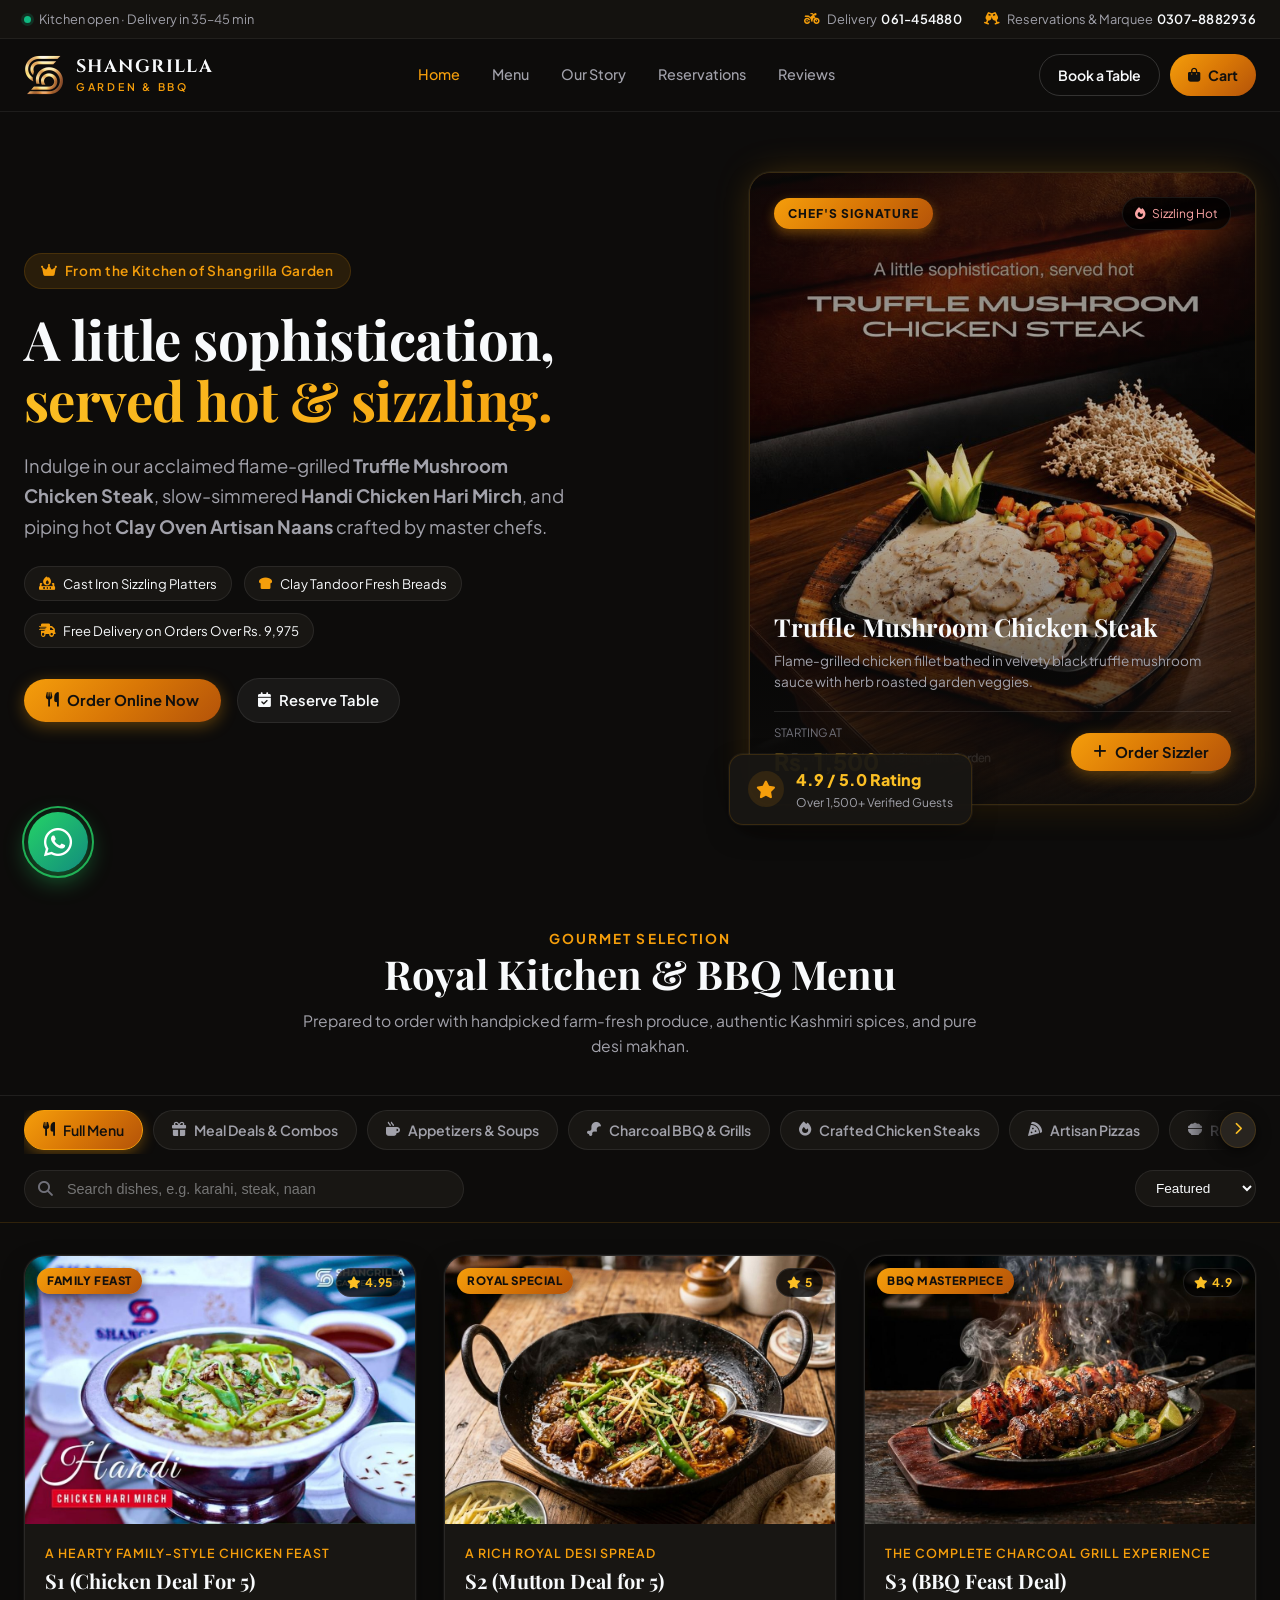
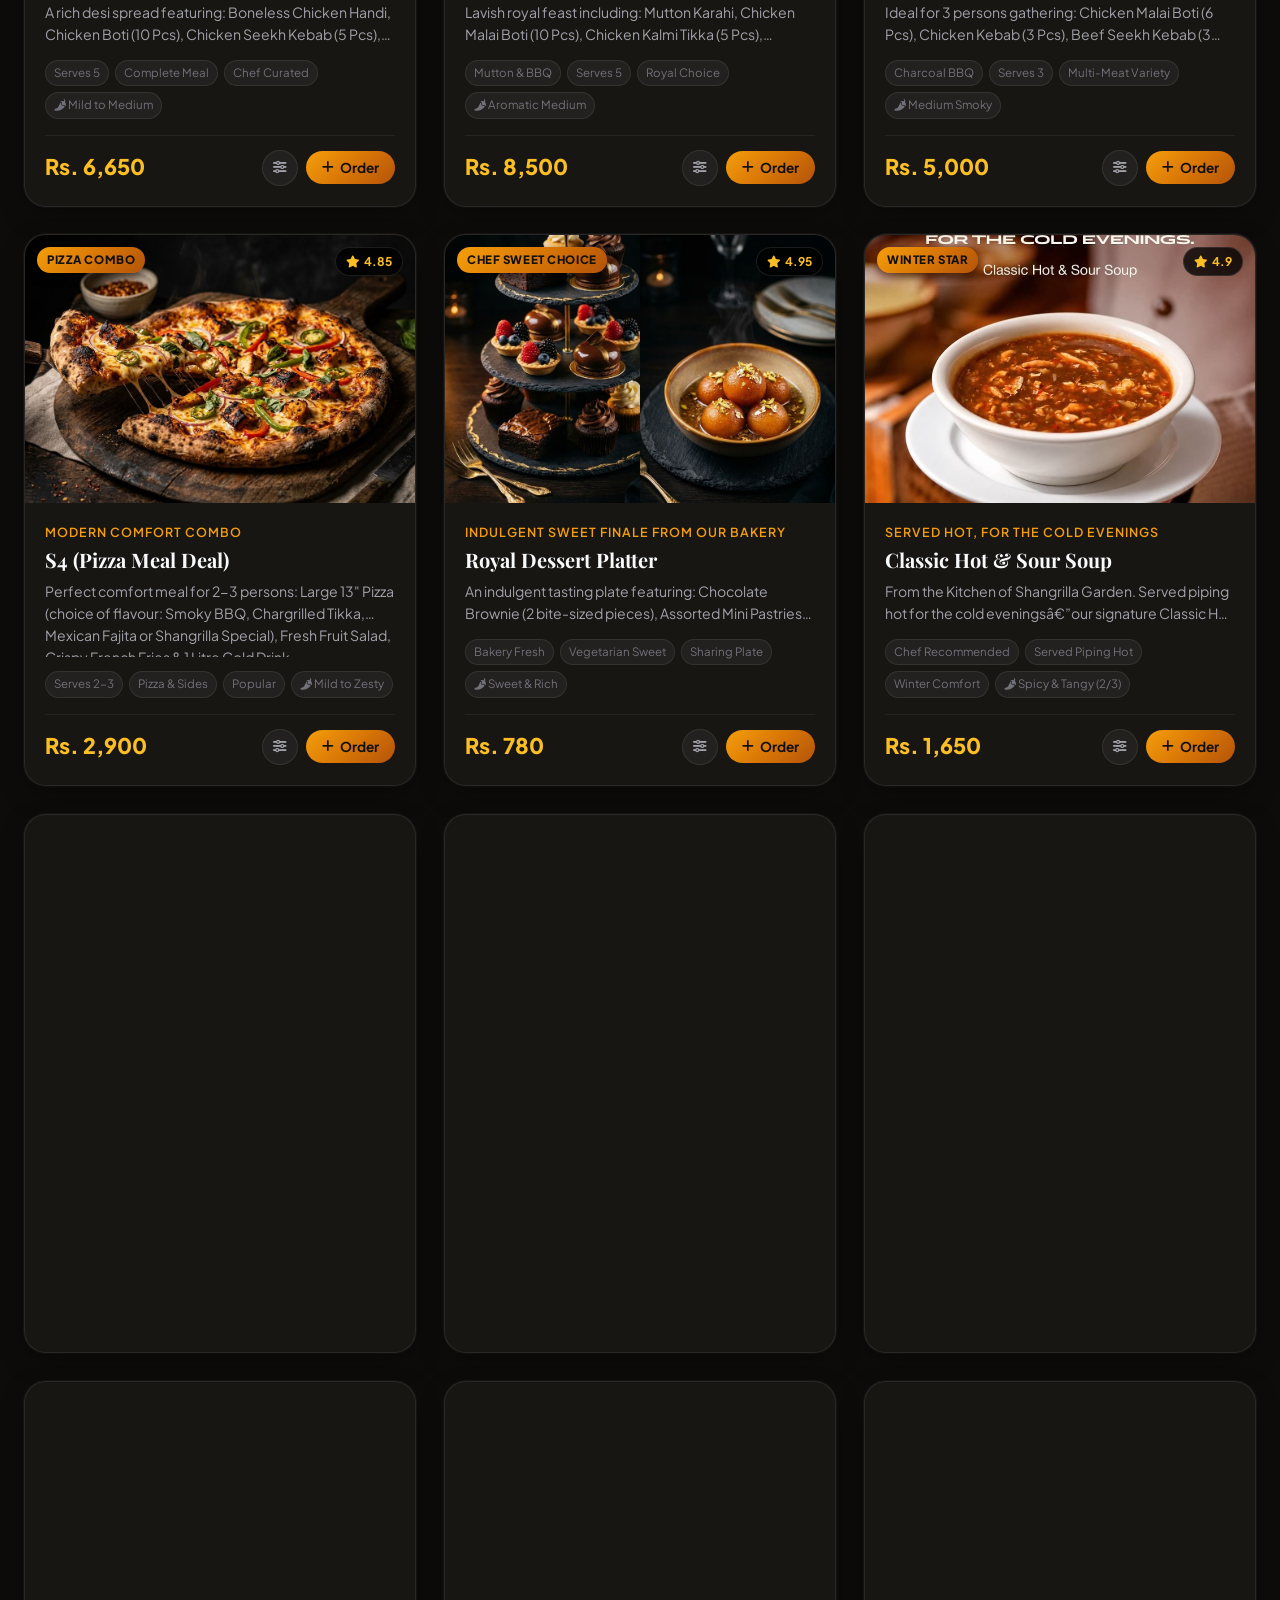
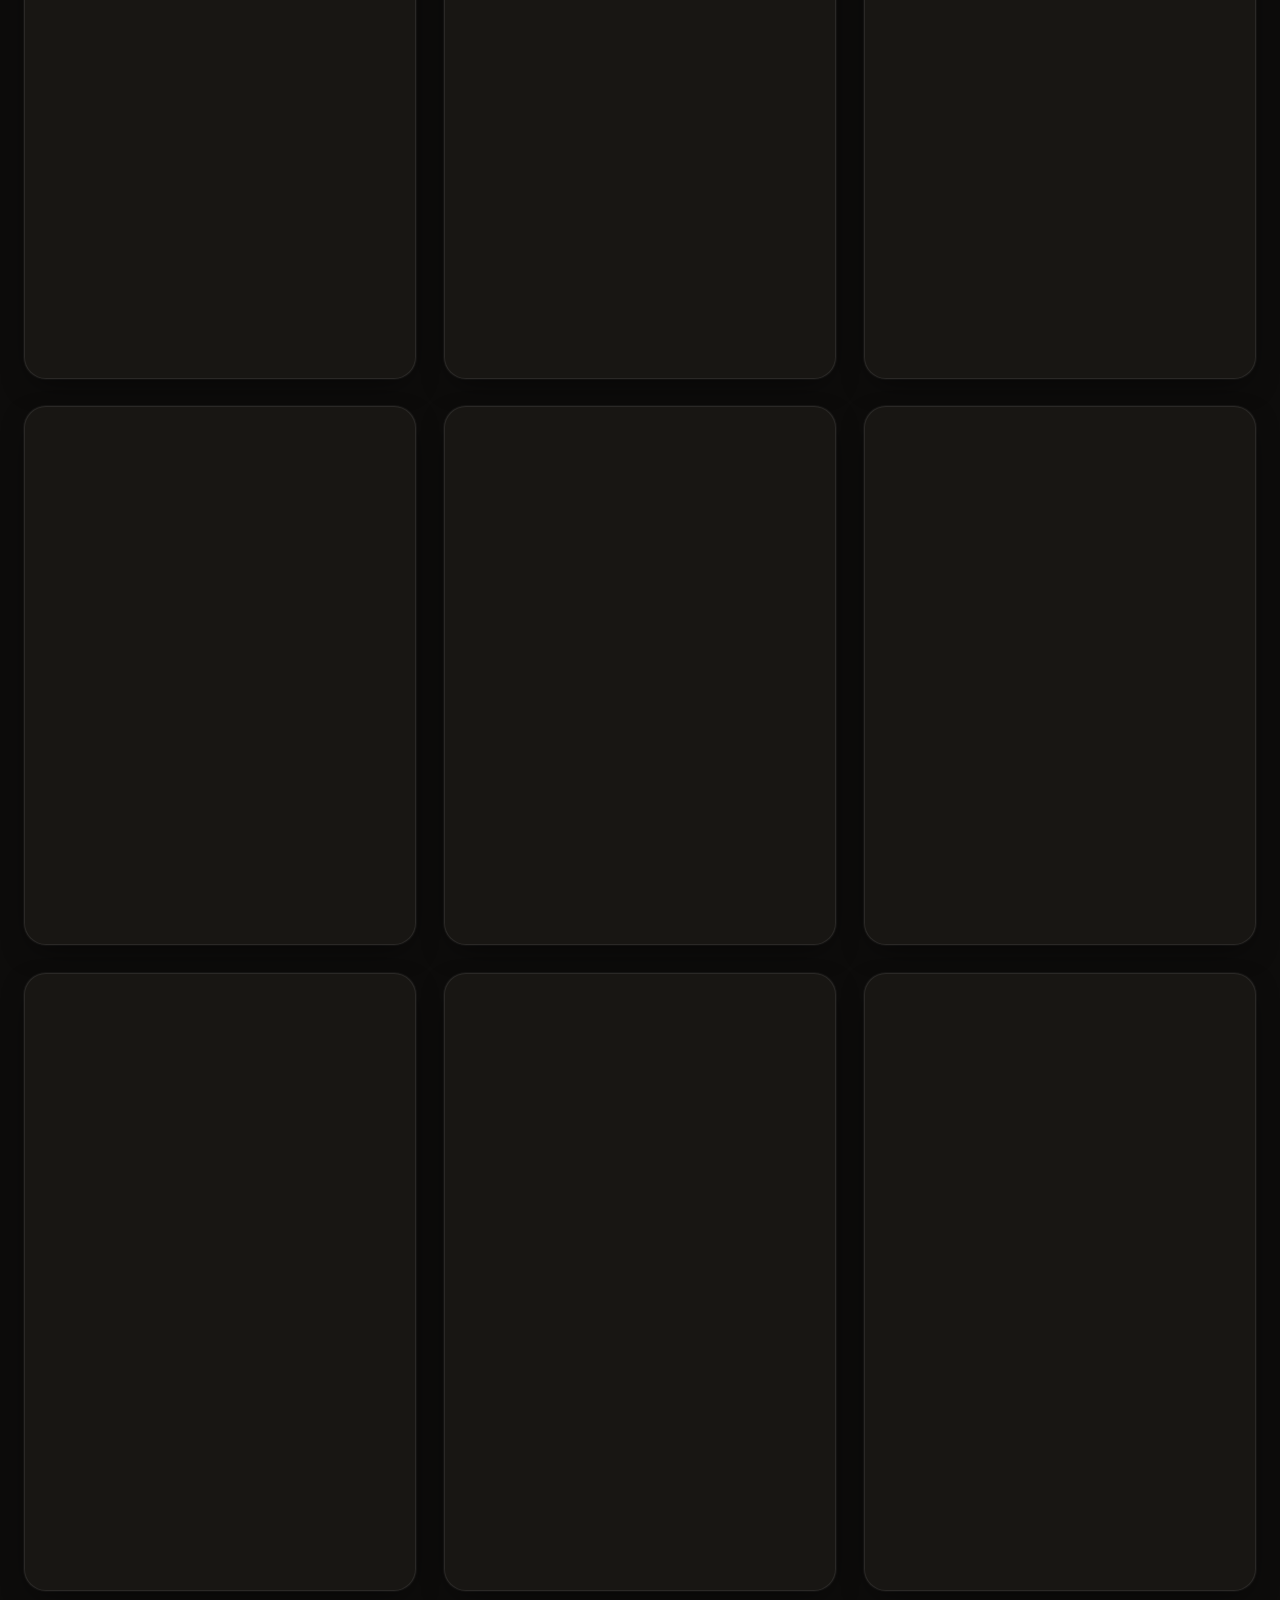
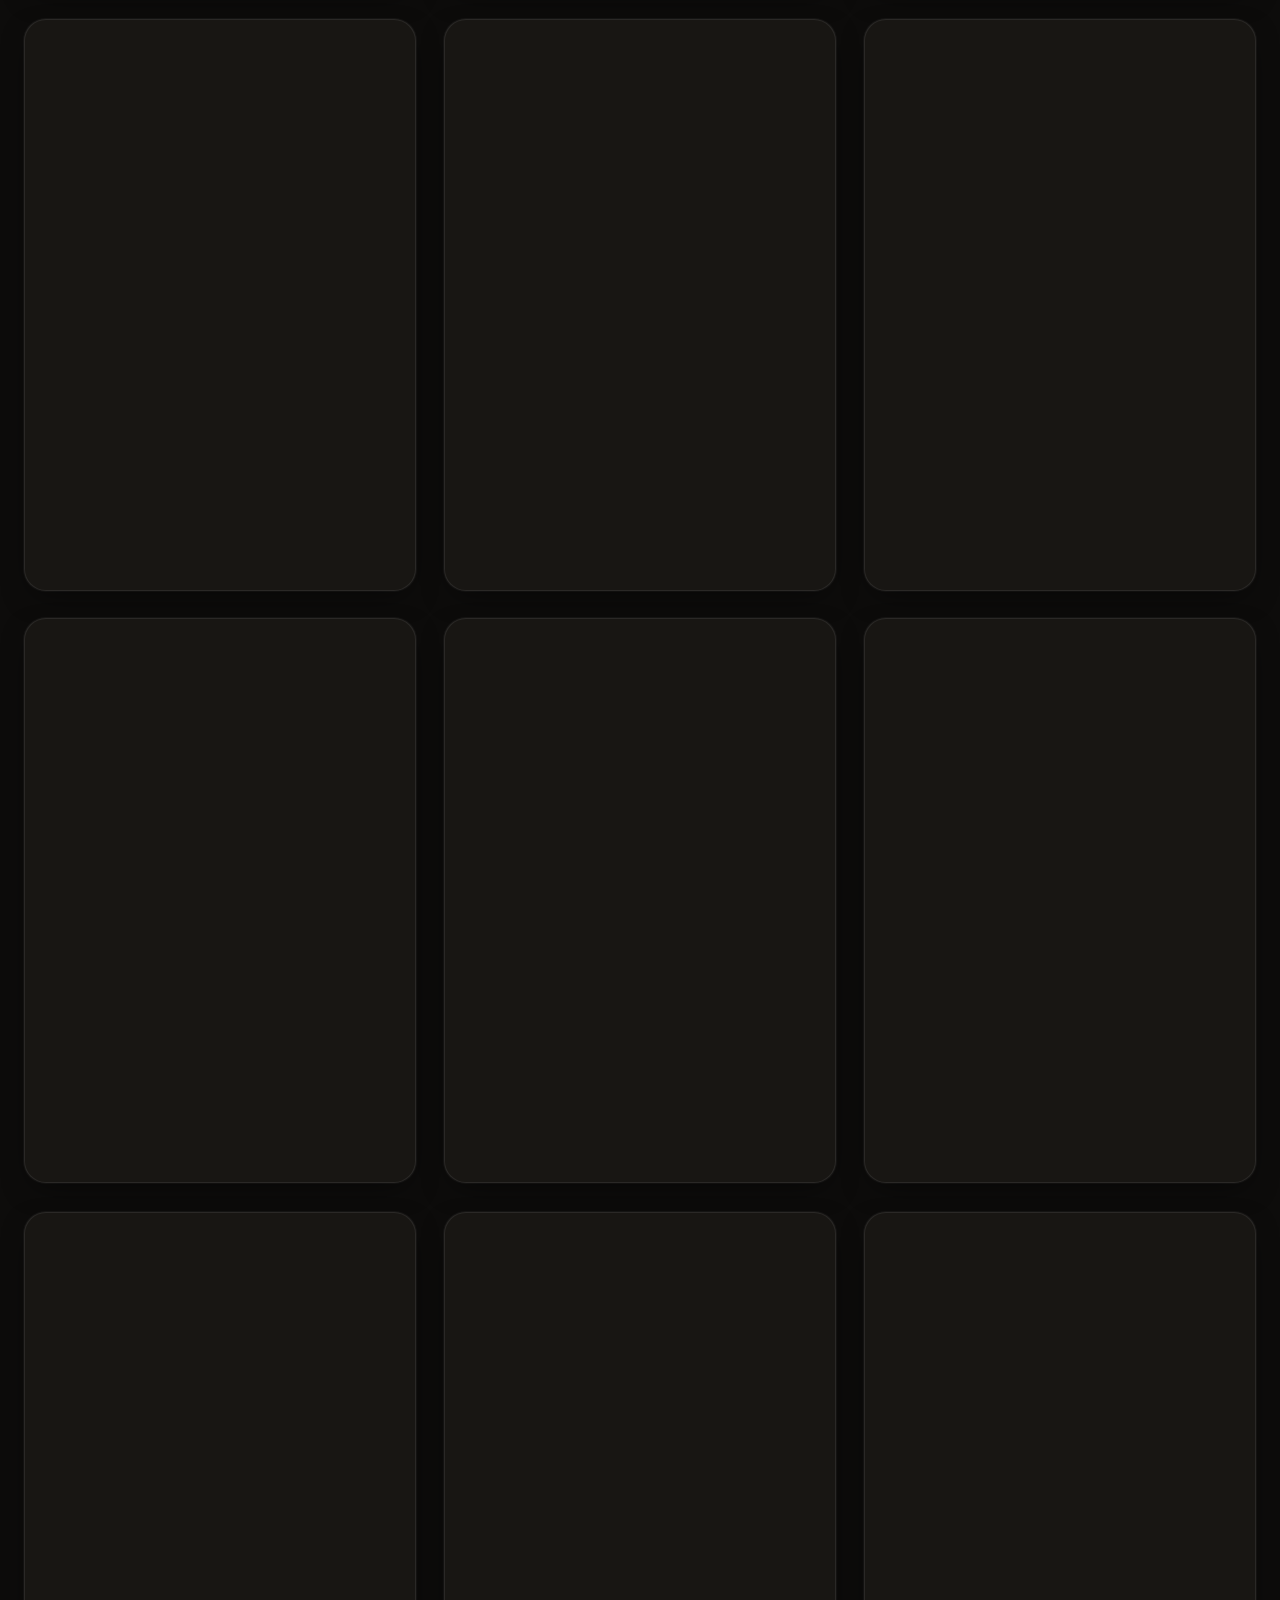
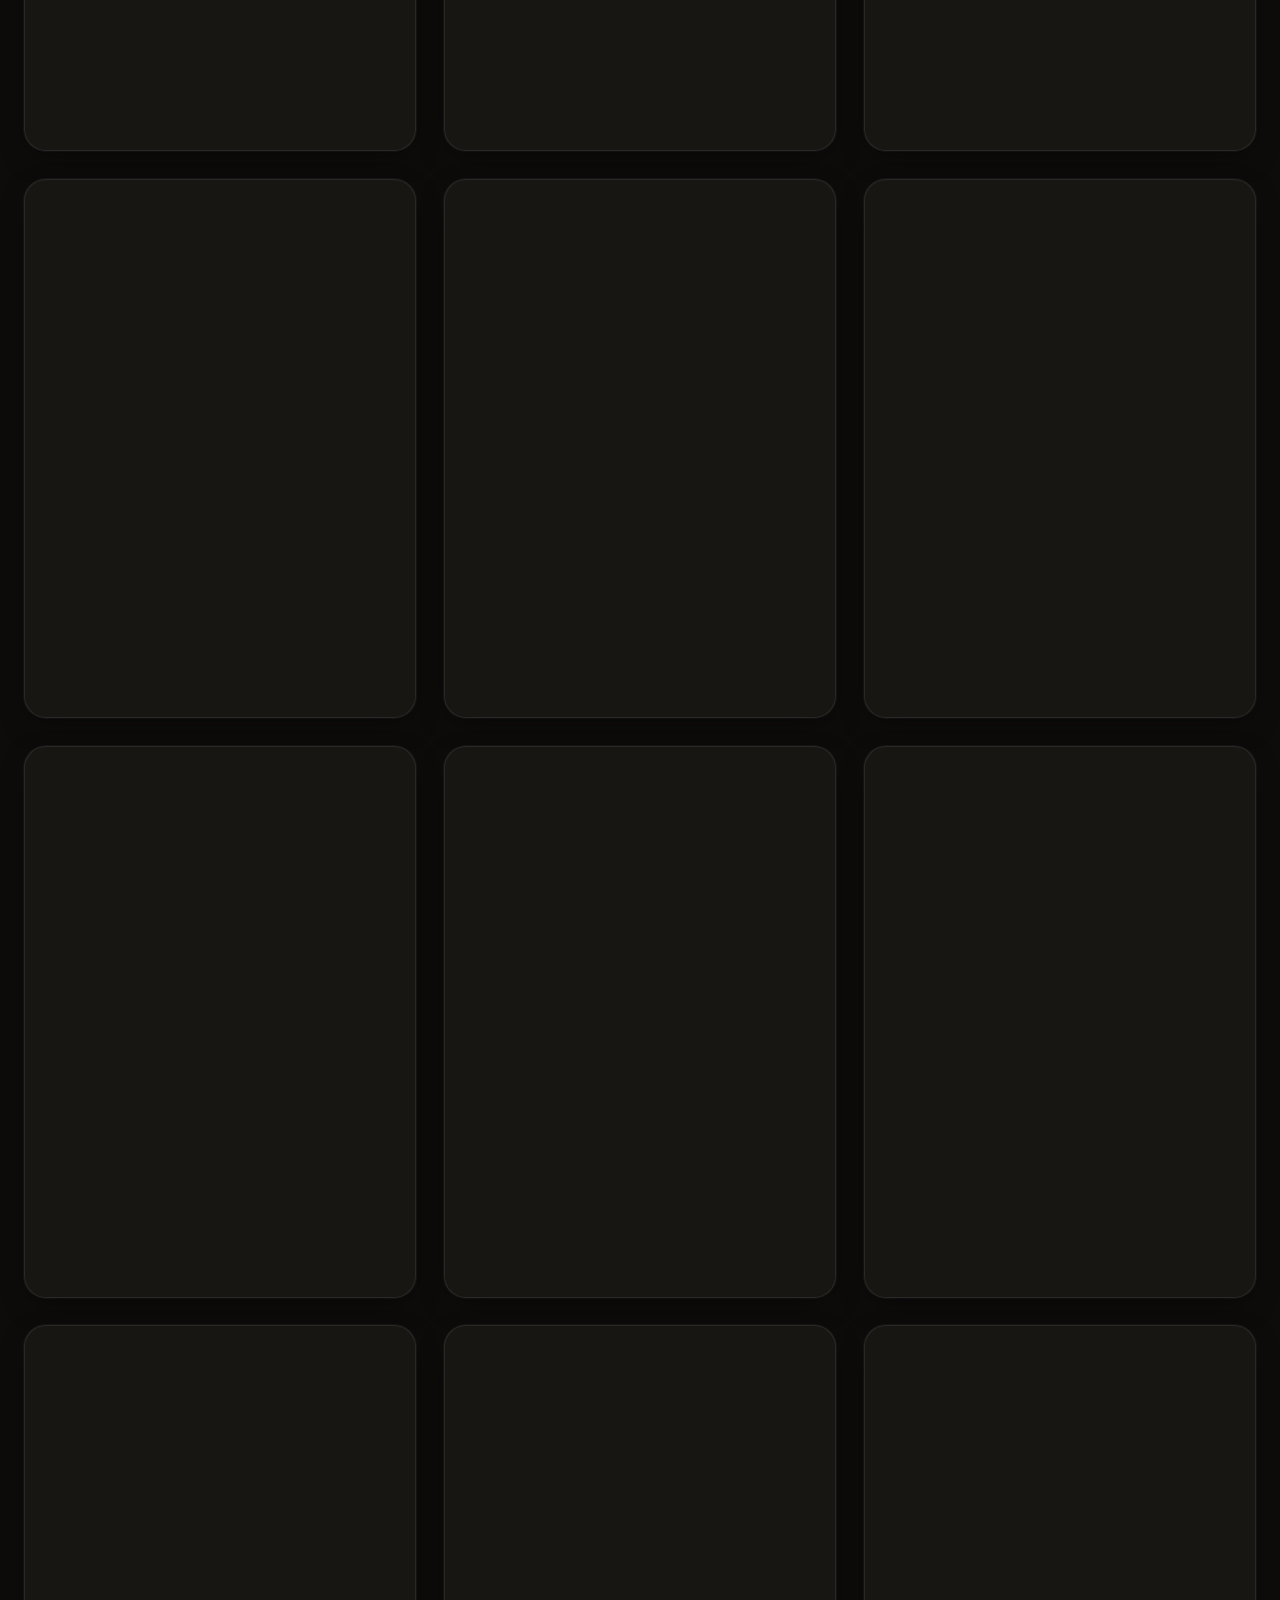
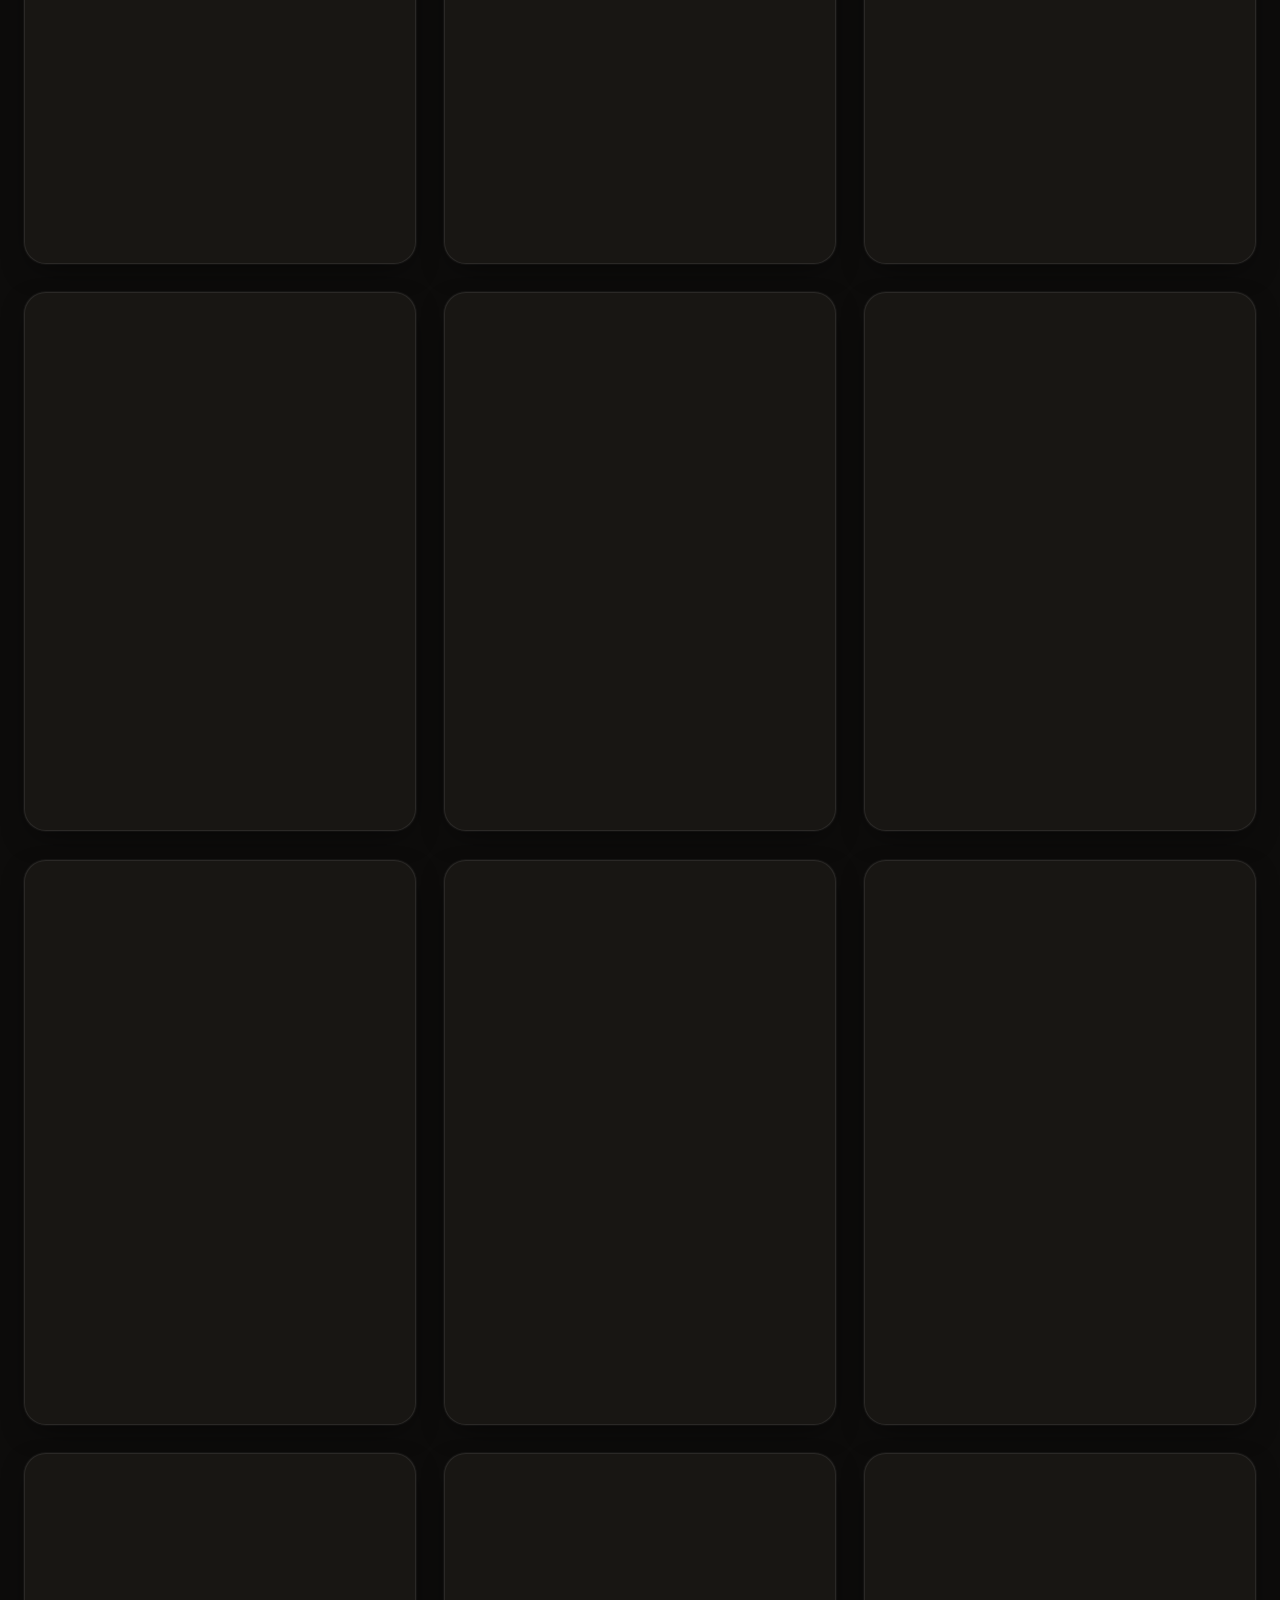
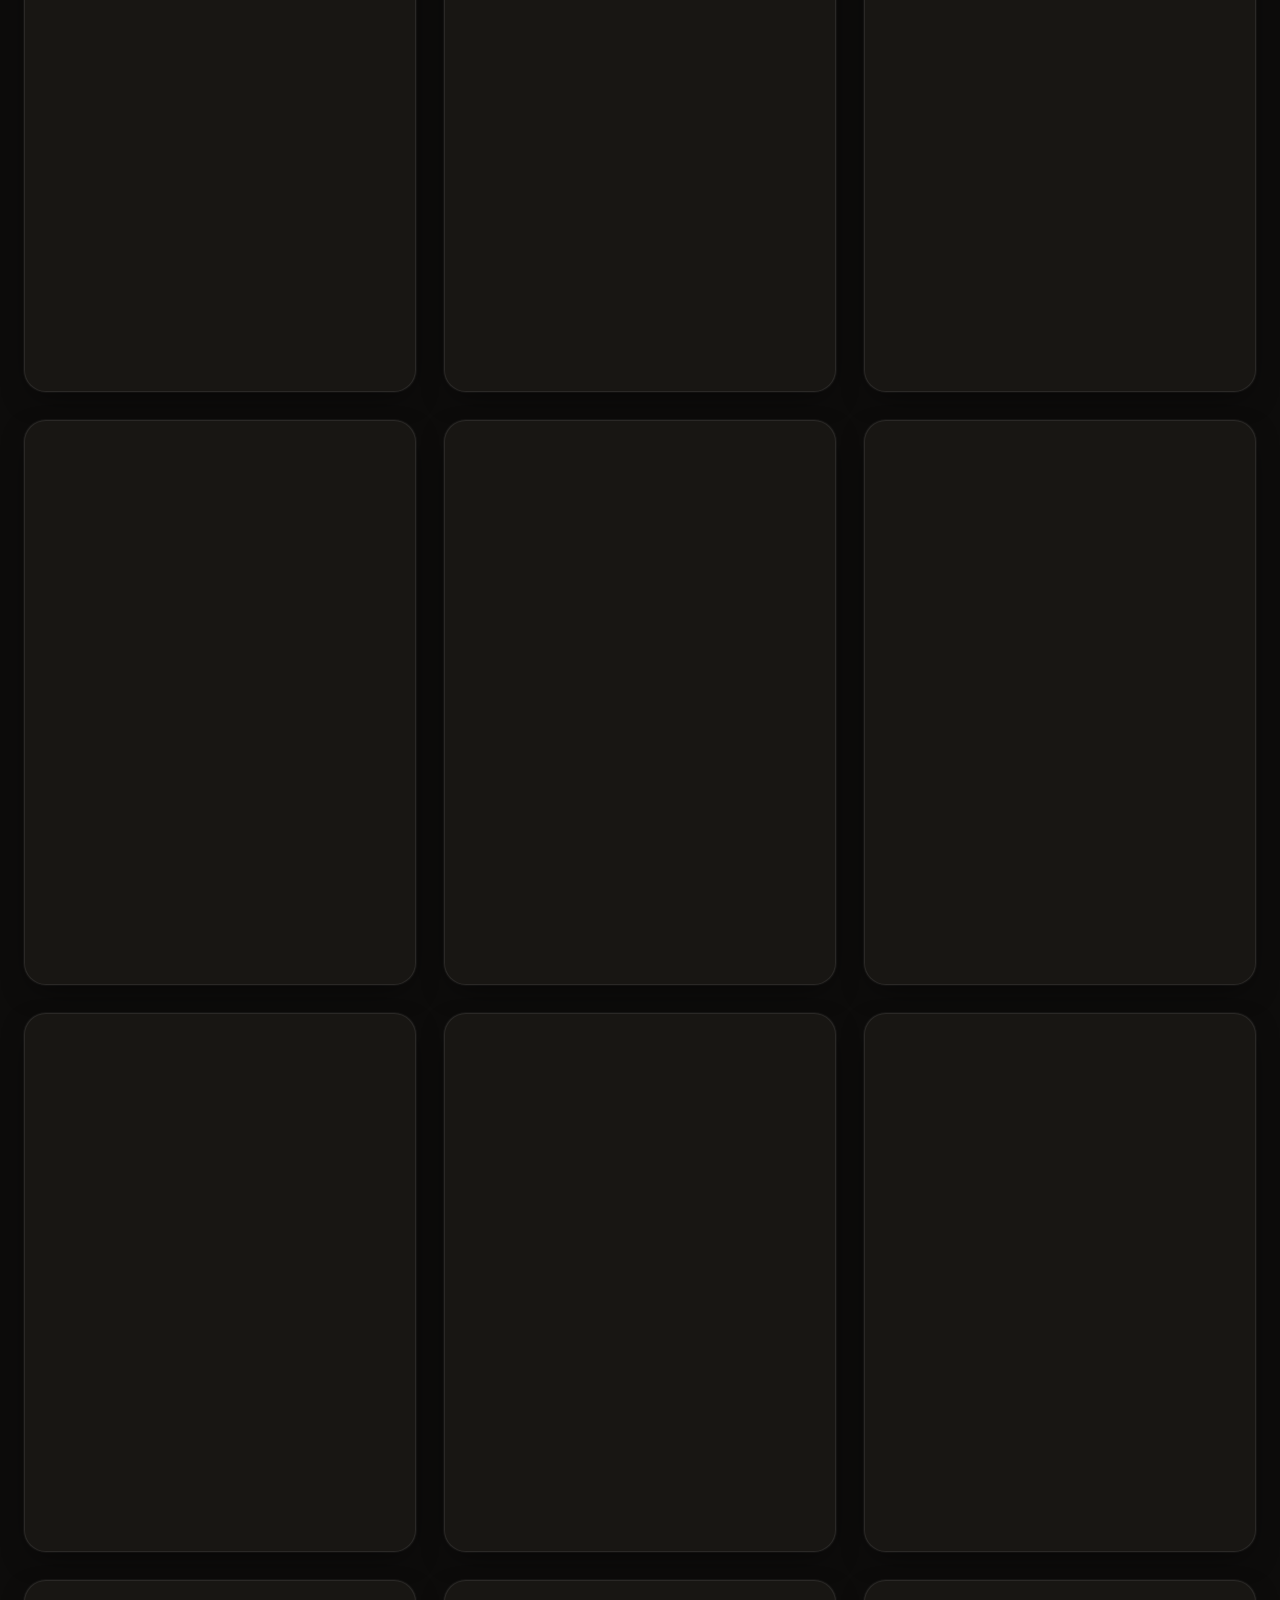
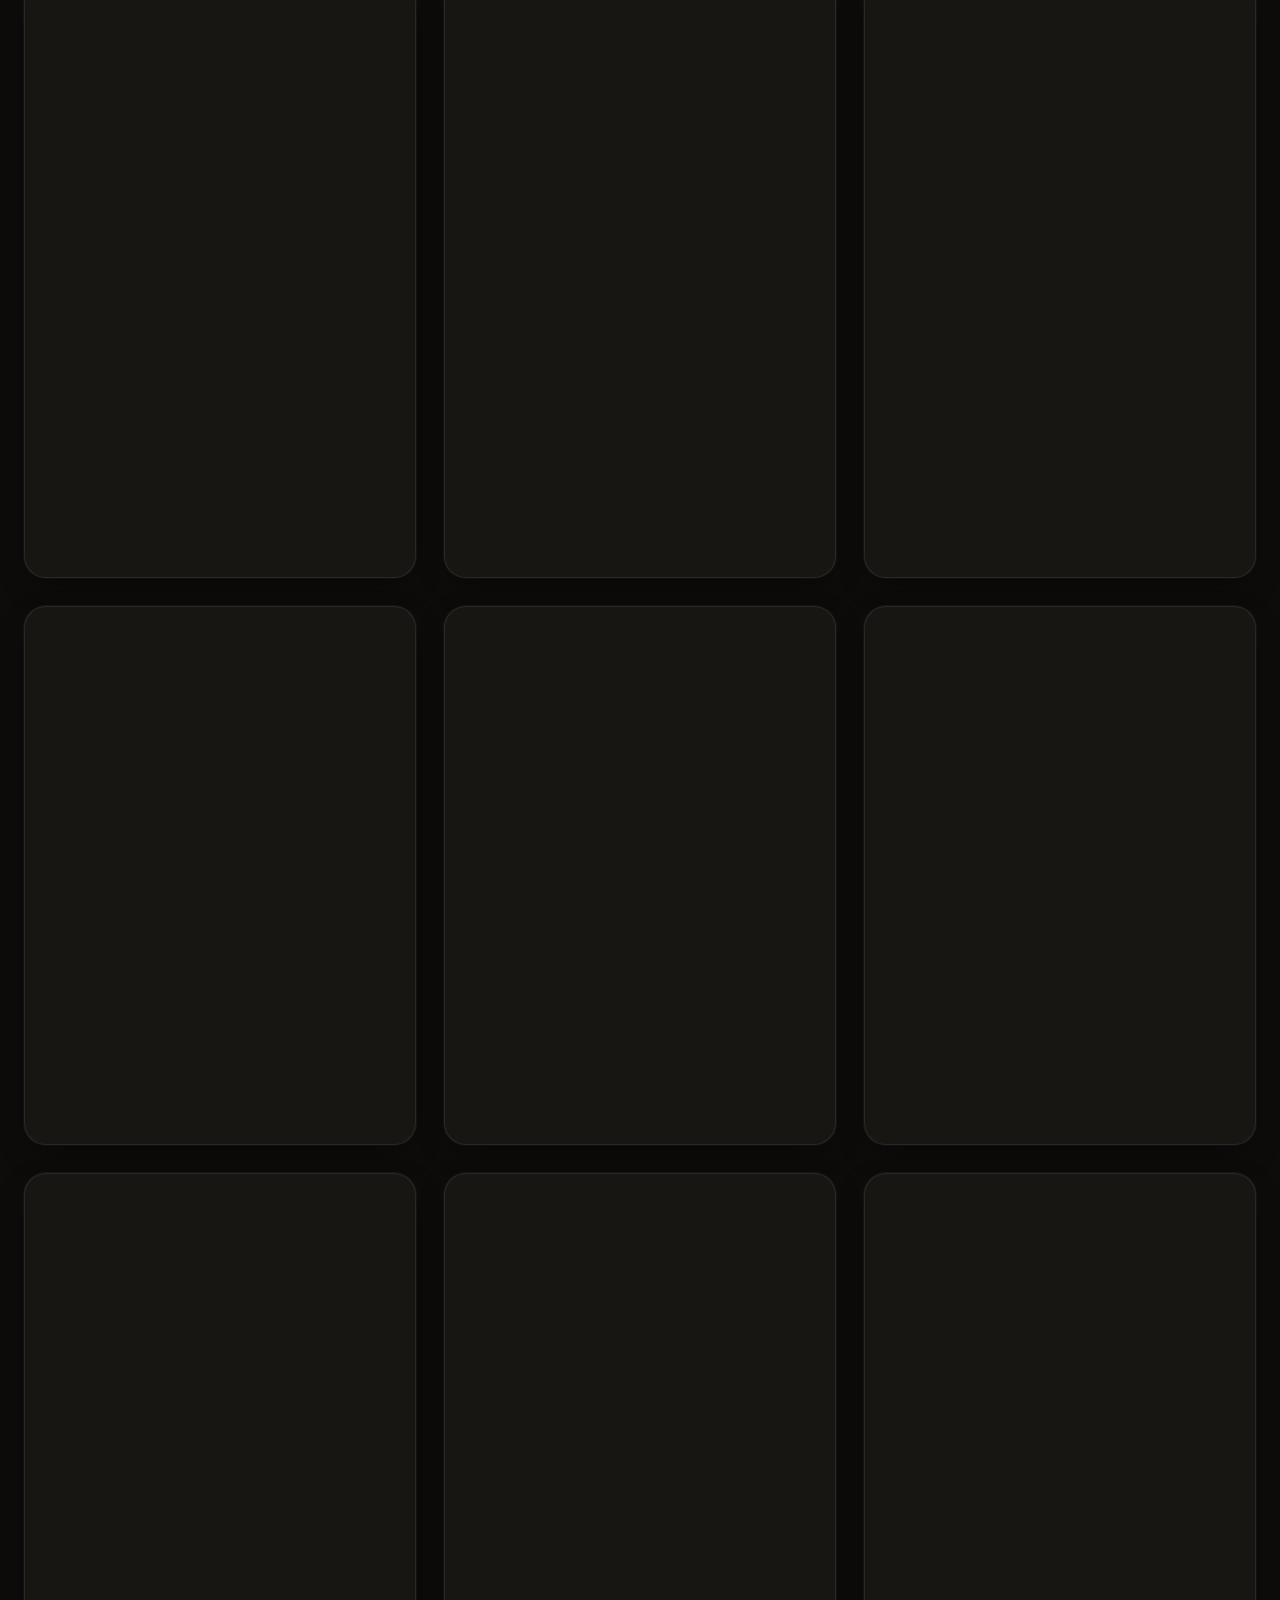
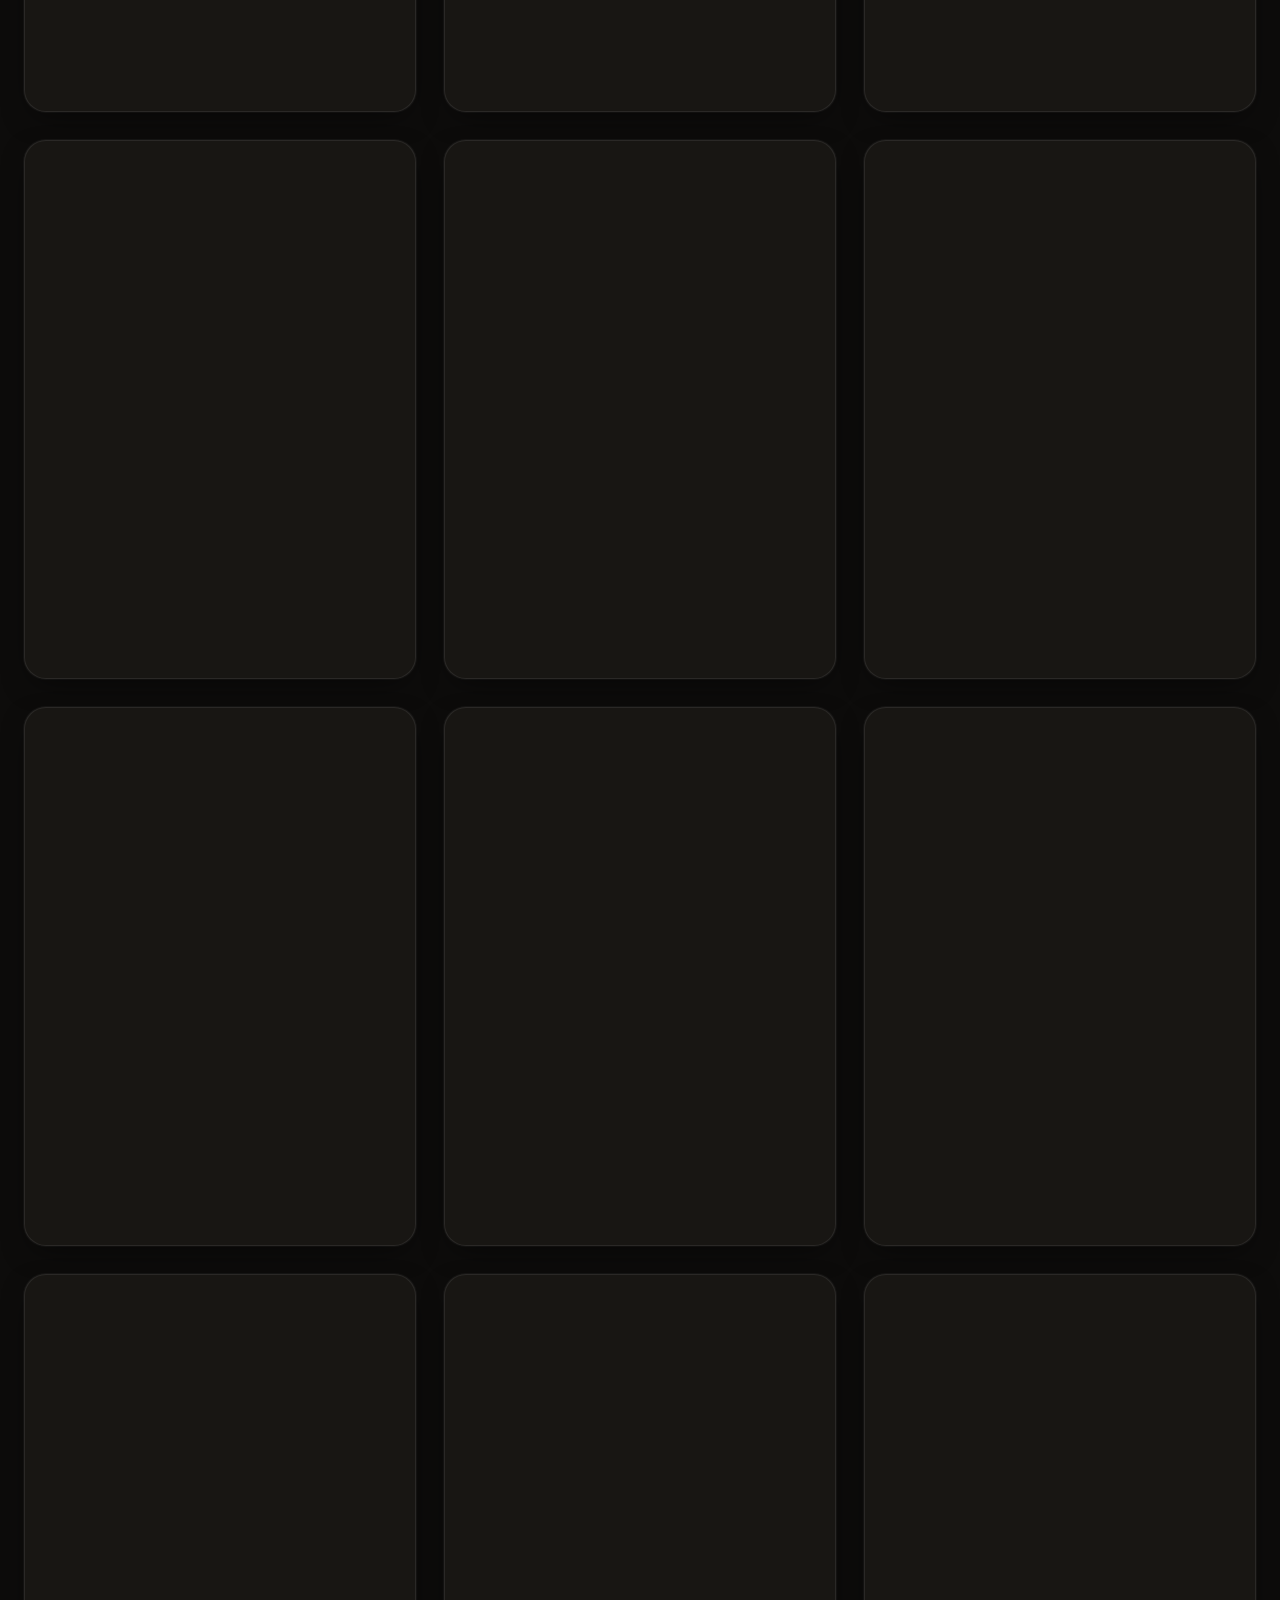
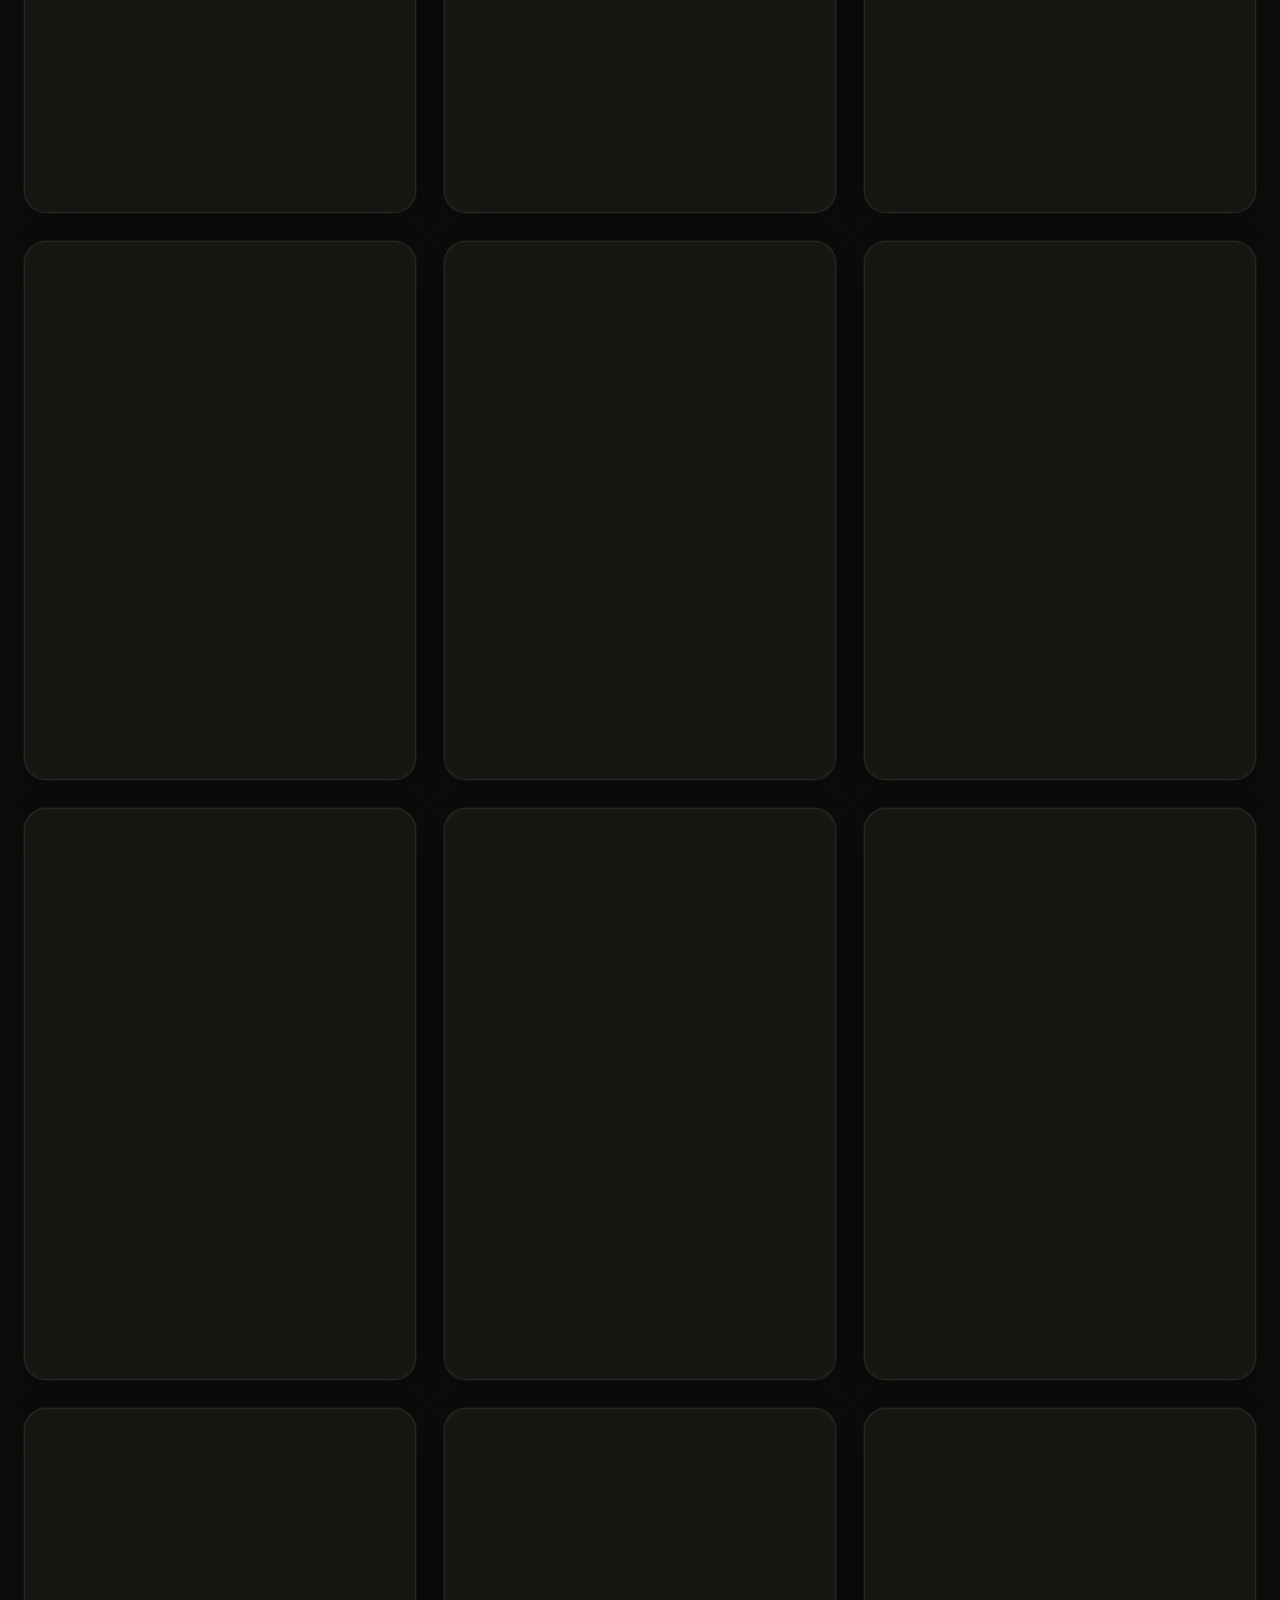
==== commit de80d172: "all updates by mubashar" ====
--- a/index.html
+++ b/index.html
@@ -12,80 +12,104 @@
   <meta property="og:description"
     content="Experience signature sizzling steaks, aromatic handi curries, and clay-oven artisan naans. Delivered hot to your doorstep.">
   <meta property="og:type" content="restaurant">
-  <meta property="og:image" content="assets/images/truffle-mushroom-steak-poster.jpg">
+  <meta property="og:url" content="https://ibrahimnoman02-code.github.io/shangrilla-gardens-ecommerce-1/">
+  <meta property="og:image"
+    content="https://ibrahimnoman02-code.github.io/shangrilla-gardens-ecommerce-1/assets/images/truffle-mushroom-steak-poster.jpg">
+
+  <meta name="theme-color" content="#0d0c0b">
+
+  <link rel="icon" type="image/png" sizes="32x32" href="assets/images/favicon-32.png">
+  <link rel="apple-touch-icon" href="assets/images/apple-touch-icon.png">
 
   <title>Shangrilla Gardens & BBQ | Luxury Steaks, Royal Handi & Tandoor</title>
+
+  <!-- Fonts (preconnect + direct link instead of a CSS @import chain) -->
+  <link rel="preconnect" href="https://fonts.googleapis.com">
+  <link rel="preconnect" href="https://fonts.gstatic.com" crossorigin>
+  <link rel="preconnect" href="https://cdnjs.cloudflare.com" crossorigin>
+  <link rel="stylesheet"
+    href="https://fonts.googleapis.com/css2?family=Cinzel:wght@700&family=Playfair+Display:wght@600;700&family=Plus+Jakarta+Sans:wght@400;500;600;700;800&display=swap">
 
   <!-- Font Awesome Icons -->
   <link rel="stylesheet" href="https://cdnjs.cloudflare.com/ajax/libs/font-awesome/6.5.1/css/all.min.css"
     integrity="sha512-DTOQO9RWCH3ppGqcWaEA1BIZOC6xxalwEsw9c2QQeAIftl+Vegovlnee1c9QX4TctnWMn13TZye+giMm8e2LwA=="
     crossorigin="anonymous" referrerpolicy="no-referrer" />
 
+  <!-- Hero image is the largest above-the-fold element -->
+  <link rel="preload" as="image" href="assets/images/truffle-mushroom-steak-poster.jpg" fetchpriority="high">
+
   <!-- Main Stylesheet -->
   <link rel="stylesheet" href="css/style.css">
 </head>
 
 <body>
 
-  <!-- Top Announcement Bar -->
-  <aside class="top-bar" aria-label="Announcement">
+  <!-- Top Contact Bar (desktop & tablet) -->
+  <div class="top-bar">
     <div class="top-bar-inner">
-      <div class="top-bar-notice">
-        <span class="pulse-dot"></span>
-        <span>Kitchen Live: Sizzlers & Tandoor Baking Now • Express Delivery in 35-45 mins</span>
-      </div>
-      <div class="top-bar-actions">
-        <div class="currency-toggle" title="Select Currency">
-          <button class="currency-btn" data-currency="USD" id="currencyUsdBtn">USD ($)</button>
-          <button class="currency-btn active" data-currency="PKR" id="currencyPkrBtn">PKR (Rs.)</button>
-        </div>
-        <a href="tel:061454880" class="top-bar-link" title="Call for Home Delivery"><i class="fa-solid fa-motorcycle"
-            style="color:var(--primary);"></i> <span>Delivery: <strong>061-454880</strong></span></a>
-        <a href="tel:03078882936" class="top-bar-link" title="Call for Reservation & Marquee Booking"><i
-            class="fa-solid fa-champagne-glasses" style="color:var(--gold-accent);"></i> <span>Reservation &amp;
-            Marquee: <strong>0307-8882936</strong></span></a>
+      <p class="top-bar-notice">
+        <span class="status-dot" aria-hidden="true"></span>
+        <span>Kitchen open &middot; Delivery in 35&ndash;45 min</span>
+      </p>
+      <div class="top-bar-contacts">
+        <a href="tel:061454880" class="top-bar-link">
+          <i class="fa-solid fa-motorcycle" aria-hidden="true"></i>
+          <span>Delivery <strong>061-454880</strong></span>
+        </a>
+        <a href="tel:03078882936" class="top-bar-link">
+          <i class="fa-solid fa-champagne-glasses" aria-hidden="true"></i>
+          <span>Reservations &amp; Marquee <strong>0307-8882936</strong></span>
+        </a>
       </div>
     </div>
-  </aside>
+  </div>
 
   <!-- Navigation Header -->
   <header class="site-header" id="siteHeader">
     <div class="nav-container">
-      <a href="#hero" class="brand-logo" id="brandLogoLink">
-        <div class="logo-symbol"></div>
-        <div class="logo-text">
-          <span class="brand-name">SHANGRILLA <span>GARDEN &amp; BBQ</span></span>
-        </div>
+      <a href="#hero" class="brand-logo" id="brandLogoLink" aria-label="Shangrilla Garden &amp; BBQ - Home">
+        <img src="assets/images/logo.png" class="logo-symbol" alt="" width="40" height="40">
+        <span class="brand-text">
+          <span class="brand-name">Shangrilla</span>
+          <span class="brand-tagline">Garden &amp; BBQ</span>
+        </span>
       </a>
 
-      <nav aria-label="Main Navigation">
+      <nav class="main-nav" id="mainNav" aria-label="Main navigation">
         <ul class="nav-links">
           <li><a href="#hero" class="nav-link active">Home</a></li>
-          <li><a href="#menuSection" class="nav-link">Menu &amp; Sizzlers</a></li>
-          <li><a href="#brandStory" class="nav-link">Our Heritage</a></li>
-          <li><a href="#reservationSection" class="nav-link">Book a Table</a></li>
+          <li><a href="#menuSection" class="nav-link">Menu</a></li>
+          <li><a href="#brandStory" class="nav-link">Our Story</a></li>
+          <li><a href="#reservationSection" class="nav-link">Reservations</a></li>
           <li><a href="#reviewsSection" class="nav-link">Reviews</a></li>
         </ul>
+        <div class="mobile-nav-contacts">
+          <a href="tel:061454880" class="mobile-contact-link">
+            <i class="fa-solid fa-motorcycle" aria-hidden="true"></i>
+            <span><small>Home Delivery</small>061-454880</span>
+          </a>
+          <a href="tel:03078882936" class="mobile-contact-link">
+            <i class="fa-solid fa-champagne-glasses" aria-hidden="true"></i>
+            <span><small>Reservations &amp; Marquee</small>0307-8882936</span>
+          </a>
+          <a href="https://wa.me/923078882936?text=Hi%20Shangrilla%20Garden%20%26%20BBQ%2C%20I%20want%20to%20place%20an%20order"
+            target="_blank" rel="noopener" class="mobile-contact-link whatsapp">
+            <i class="fa-brands fa-whatsapp" aria-hidden="true"></i>
+            <span><small>Chat &amp; Order</small>WhatsApp</span>
+          </a>
+        </div>
       </nav>
 
       <div class="nav-actions">
-        <a href="https://wa.me/923078882936?text=Hi%20Shangrilla%20Garden%20%26%20BBQ%2C%20I%20want%20to%20place%20an%20order"
-          target="_blank" rel="noopener" class="icon-btn" title="Chat on WhatsApp (0307-8882936)" aria-label="WhatsApp"
-          style="color:#25D366; border-color:rgba(37,211,102,0.4);">
-          <i class="fa-brands fa-whatsapp"></i>
-        </a>
-        <button class="icon-btn" onclick="window.copyPageShareLink()" title="Share Website &amp; Menu"
-          aria-label="Share">
-          <i class="fa-solid fa-share-nodes"></i>
+        <a href="#reservationSection" class="btn-outline nav-reserve-btn">Book a Table</a>
+        <button class="cart-btn" id="cartBtn" type="button" aria-label="Open cart">
+          <i class="fa-solid fa-bag-shopping" aria-hidden="true"></i>
+          <span class="cart-label">Cart</span>
+          <span class="cart-badge" id="cartBadge" hidden>0</span>
         </button>
-        <a href="#menuSection" class="btn-secondary" id="browseMenuBtn">
-          <i class="fa-solid fa-book-open"></i>
-          <span>Explore Menu</span>
-        </a>
-        <button class="cart-btn" id="cartBtn" aria-label="View Shopping Cart">
-          <i class="fa-solid fa-bag-shopping"></i>
-          <span>Order Cart</span>
-          <span class="cart-badge" id="cartBadge" style="display: none;">0</span>
+        <button class="nav-toggle" id="navToggle" type="button" aria-label="Open menu" aria-expanded="false"
+          aria-controls="mainNav">
+          <span></span><span></span><span></span>
         </button>
       </div>
     </div>
@@ -138,7 +162,8 @@
         <div class="hero-visual">
           <div class="featured-poster-card" id="featuredPosterCard">
             <div class="poster-image-wrapper">
-              <img src="assets/images/truffle-mushroom-steak-poster.jpg"
+              <img src="assets/images/truffle-mushroom-steak-poster.jpg" width="768" height="960"
+                fetchpriority="high" decoding="async"
                 alt="Truffle Mushroom Chicken Steak Poster - Shangrilla Garden" />
               <div class="poster-overlay">
                 <div class="poster-top-badge">
@@ -156,7 +181,7 @@
                   <div class="poster-action-bar">
                     <div class="poster-price">
                       <span class="label">Starting at</span>
-                      <span class="amount">Rs. 5,412</span>
+                      <span class="amount">Rs. 1,500</span>
                     </div>
                     <button class="btn-primary" onclick="window.openCustomizer('truffle-mushroom-steak')"
                       id="posterOrderBtn">
@@ -196,24 +221,34 @@
       <!-- Filter Controls & Search -->
       <div class="filter-controls-wrap">
         <div class="filter-controls-inner">
-          <div class="category-tabs" id="categoryTabs">
-            <!-- Populated dynamically via JS -->
+          <div class="category-tabs-wrap" id="categoryTabsWrap">
+            <button type="button" class="category-scroll-btn prev" id="categoryScrollPrev"
+              aria-label="Scroll categories left" tabindex="-1">
+              <i class="fa-solid fa-chevron-left" aria-hidden="true"></i>
+            </button>
+            <div class="category-tabs" id="categoryTabs">
+              <!-- Populated dynamically via JS -->
+            </div>
+            <button type="button" class="category-scroll-btn next" id="categoryScrollNext"
+              aria-label="Scroll categories right" tabindex="-1">
+              <i class="fa-solid fa-chevron-right" aria-hidden="true"></i>
+            </button>
           </div>
 
           <div class="search-sort-bar">
             <div class="search-box">
               <i class="fa-solid fa-magnifying-glass"></i>
               <input type="text" id="menuSearchInput" class="search-input"
-                placeholder="Search soups, steaks, handi, nans, drinks..." aria-label="Search menu items" />
+                placeholder="Search dishes, e.g. karahi, steak, naan" aria-label="Search menu items" />
               <button class="search-clear-btn" id="searchClearBtn" aria-label="Clear Search"><i
                   class="fa-solid fa-xmark"></i></button>
             </div>
             <div class="filter-pills">
               <select id="sortSelect" class="sort-select" aria-label="Sort dishes">
-                <option value="featured">Featured First</option>
-                <option value="price-low">Price: Low to High</option>
-                <option value="price-high">Price: High to Low</option>
-                <option value="rating">Highest Rated</option>
+                <option value="featured">Featured</option>
+                <option value="price-low">Price: Low</option>
+                <option value="price-high">Price: High</option>
+                <option value="rating">Top Rated</option>
               </select>
             </div>
           </div>
@@ -270,20 +305,20 @@
 
         <div class="story-gallery-preview">
           <div class="story-img-wrap">
-            <img src="assets/images/charred-royal-mutton-chops.jpg"
-              alt="Charred Royal Mutton Chops on Cast-Iron Sizzler" />
+            <img src="assets/images/charred-royal-mutton-chops.jpg" width="960" height="717" loading="lazy"
+              decoding="async" alt="Charred Royal Mutton Chops on Cast-Iron Sizzler" />
           </div>
           <div class="story-img-wrap">
-            <img src="assets/images/royal-butter-chicken-handi.jpg"
-              alt="Royal Butter Chicken Handi with Cream Swirls" />
+            <img src="assets/images/royal-butter-chicken-handi.jpg" width="960" height="717" loading="lazy"
+              decoding="async" alt="Royal Butter Chicken Handi with Cream Swirls" />
           </div>
           <div class="story-img-wrap">
-            <img src="assets/images/smoked-chicken-mutton-tikka.jpg"
-              alt="Smoked Chicken Tikka &amp; Sultan's Mutton Tikka" />
+            <img src="assets/images/smoked-chicken-mutton-tikka.jpg" width="960" height="717" loading="lazy"
+              decoding="async" alt="Smoked Chicken Tikka &amp; Sultan's Mutton Tikka" />
           </div>
           <div class="story-img-wrap">
-            <img src="assets/images/tandoori-garlic-roghni-naan.jpg"
-              alt="Clay Tandoor Garlic &amp; Roghni Naans" />
+            <img src="assets/images/tandoori-garlic-roghni-naan.jpg" width="960" height="717" loading="lazy"
+              decoding="async" alt="Clay Tandoor Garlic &amp; Roghni Naans" />
           </div>
         </div>
       </div>
@@ -430,30 +465,24 @@
           </p>
         </div>
         <div class="share-buttons-group">
-          <a href="https://api.whatsapp.com/send?text=Check%20out%20Shangrilla%20Garden%20%26%20BBQ%20for%20delicious%20sizzling%20steaks%2C%20Handi%20Hari%20Mirch%20and%20Special%20Naans!%20http%3A%2F%2Flocalhost%3A8080%2F"
-            target="_blank" rel="noopener" class="share-btn share-whatsapp" title="Share via WhatsApp">
+          <a href="https://api.whatsapp.com/send?text=Check%20out%20Shangrilla%20Garden%20%26%20BBQ%20for%20delicious%20sizzling%20steaks%2C%20Handi%20Hari%20Mirch%20and%20Special%20Naans!%20https%3A%2F%2Fibrahimnoman02-code.github.io%2Fshangrilla-gardens-ecommerce-1%2F"
+            target="_blank" rel="noopener" class="share-btn share-whatsapp" title="Share via WhatsApp"
+            data-share="whatsapp">
             <i class="fa-brands fa-whatsapp"></i>
             <span>WhatsApp</span>
           </a>
-          <a href="https://www.facebook.com/sharer/sharer.php?u=http%3A%2F%2Flocalhost%3A8080%2F" target="_blank"
-            rel="noopener" class="share-btn share-facebook" title="Share on Facebook">
+          <a href="https://web.facebook.com/shangrillaBBQOfficial"
+            target="_blank" rel="noopener" class="share-btn share-facebook" title="Shangrilla Garden &amp; BBQ on Facebook"
+            data-share="facebook">
             <i class="fa-brands fa-facebook-f"></i>
             <span>Facebook</span>
           </a>
-          <a href="https://twitter.com/intent/tweet?text=Experience%20the%20royal%20taste%20at%20Shangrilla%20Garden%20%26%20BBQ!&url=http%3A%2F%2Flocalhost%3A8080%2F"
-            target="_blank" rel="noopener" class="share-btn share-twitter" title="Share on X / Twitter">
-            <i class="fa-brands fa-x-twitter"></i>
-            <span>X / Twitter</span>
+          <a href="https://www.instagram.com/shangrillagardens"
+            target="_blank" rel="noopener" class="share-btn share-instagram" title="Shangrilla Garden &amp; BBQ on Instagram"
+            data-share="instagram">
+            <i class="fa-brands fa-instagram"></i>
+            <span>Instagram</span>
           </a>
-          <a href="https://www.linkedin.com/sharing/share-offsite/?url=http%3A%2F%2Flocalhost%3A8080%2F" target="_blank"
-            rel="noopener" class="share-btn share-linkedin" title="Share on LinkedIn">
-            <i class="fa-brands fa-linkedin-in"></i>
-            <span>LinkedIn</span>
-          </a>
-          <button onclick="window.copyPageShareLink()" class="share-btn share-copy" title="Copy Website Link">
-            <i class="fa-solid fa-link"></i>
-            <span>Copy Link</span>
-          </button>
         </div>
       </div>
     </section>
@@ -464,10 +493,11 @@
     <div class="footer-inner">
       <div class="footer-col">
         <div class="brand-logo" style="margin-bottom: 14px;">
-          <div class="logo-symbol"></div>
-          <div class="logo-text">
-            <span class="brand-name">SHANGRILLA <span>GARDEN &amp; BBQ</span></span>
-          </div>
+          <img src="assets/images/logo.png" class="logo-symbol" alt="" width="40" height="40">
+          <span class="brand-text">
+            <span class="brand-name">Shangrilla</span>
+            <span class="brand-tagline">Garden &amp; BBQ</span>
+          </span>
         </div>
         <p style="font-size: 0.88rem; line-height: 1.6; margin-bottom: 16px;">
           "A little sophistication, served hot." Masterful Continental Sizzlers, Royal Pakistani Handis, and Clay
@@ -477,14 +507,10 @@
           <a href="https://wa.me/923078882936" target="_blank" rel="noopener" class="icon-btn" aria-label="WhatsApp"
             title="Chat on WhatsApp (0307-8882936)" style="color:#25D366; border-color:rgba(37,211,102,0.3);"><i
               class="fa-brands fa-whatsapp"></i></a>
-          <a href="https://facebook.com" target="_blank" rel="noopener" class="icon-btn" aria-label="Facebook"
-            title="Facebook"><i class="fa-brands fa-facebook-f"></i></a>
-          <a href="https://instagram.com" target="_blank" rel="noopener" class="icon-btn" aria-label="Instagram"
-            title="Instagram"><i class="fa-brands fa-instagram"></i></a>
-          <a href="https://tiktok.com" target="_blank" rel="noopener" class="icon-btn" aria-label="TikTok"
-            title="TikTok"><i class="fa-brands fa-tiktok"></i></a>
-          <a href="https://youtube.com" target="_blank" rel="noopener" class="icon-btn" aria-label="YouTube"
-            title="YouTube"><i class="fa-brands fa-youtube"></i></a>
+          <a href="https://web.facebook.com/shangrillaBBQOfficial" target="_blank" rel="noopener" class="icon-btn"
+            aria-label="Facebook" title="Facebook"><i class="fa-brands fa-facebook-f"></i></a>
+          <a href="https://www.instagram.com/shangrillagardens" target="_blank" rel="noopener" class="icon-btn"
+            aria-label="Instagram" title="Instagram"><i class="fa-brands fa-instagram"></i></a>
         </div>
       </div>
 
@@ -505,8 +531,7 @@
           <li><a href="#hero">Express Online Ordering</a></li>
           <li><a href="#reservationSection">Table Reservations</a></li>
           <li><a href="#menuSection">Chef Specials &amp; Combos</a></li>
-          <li><a href="#"
-              onclick="window.cartManager.applyCoupon('SHANGRILLA10'); showToast('Coupon SHANGRILLA10 activated!', 'success'); return false;">Promo
+          <li><a href="#" onclick="window.applyPromoCode('SHANGRILLA10'); return false;">Promo
               Codes (SHANGRILLA10)</a></li>
           <li><a href="#hero">Catering &amp; Event Booking</a></li>
         </ul>
@@ -778,9 +803,17 @@
             <span>Subtotal:</span>
             <span id="checkoutSubtotal">Rs. 0</span>
           </div>
+          <div class="bill-row" id="checkoutDiscountRow" style="display: none; color: var(--success);">
+            <span>Coupon Discount:</span>
+            <span id="checkoutDiscount">-Rs. 0</span>
+          </div>
           <div class="bill-row">
             <span>Delivery:</span>
             <span id="checkoutDelivery">Rs. 713</span>
+          </div>
+          <div class="bill-row">
+            <span>Sales Tax (5%):</span>
+            <span id="checkoutTax">Rs. 0</span>
           </div>
           <div class="bill-row total">
             <span>Final Pay Amount:</span>
@@ -805,27 +838,31 @@
         <div class="success-pulse-icon">
           <i class="fa-solid fa-check"></i>
         </div>
-        <h3 style="font-family:var(--font-heading); font-size:1.8rem; font-weight:700;">Order Confirmed!</h3>
+        <h3 style="font-family:var(--font-heading); font-size:1.8rem; font-weight:700;">Order Processing</h3>
         <p style="color:var(--text-muted); font-size:0.92rem; margin-top:4px;">
-          Thank you for choosing Shangrilla Gardens &amp; BBQ. Order ID: <strong id="trackerOrderId"
-            style="color:var(--primary);">#SG-109283</strong>
+          Thank you for choosing Shangrilla Gardens &amp; BBQ.
         </p>
-
-        <!-- Timeline -->
+        <div class="tracker-rep-notice" role="status">
+          <i class="fa-solid fa-headset" aria-hidden="true"></i>
+          <span>Our representative will be with you shortly on <strong id="trackerCustomerPhone">your phone</strong>
+            to confirm your order.</span>
+        </div>
+
+        <!-- Timeline: only "Received" is done; the rest stay in processing until staff confirm -->
         <div class="order-timeline">
           <div class="timeline-step completed" id="step1">
             <div class="timeline-icon-circle"><i class="fa-solid fa-file-invoice"></i></div>
             <span class="timeline-label">Received</span>
           </div>
-          <div class="timeline-step active" id="step2">
+          <div class="timeline-step processing" id="step2">
             <div class="timeline-icon-circle"><i class="fa-solid fa-fire"></i></div>
             <span class="timeline-label">In Kitchen</span>
           </div>
-          <div class="timeline-step" id="step3">
+          <div class="timeline-step processing" id="step3">
             <div class="timeline-icon-circle"><i class="fa-solid fa-motorcycle"></i></div>
             <span class="timeline-label">On the Way</span>
           </div>
-          <div class="timeline-step" id="step4">
+          <div class="timeline-step processing" id="step4">
             <div class="timeline-icon-circle"><i class="fa-solid fa-bell-concierge"></i></div>
             <span class="timeline-label">Delivered</span>
           </div>
@@ -839,14 +876,14 @@
               <div style="font-size:0.75rem; color:var(--text-dim);">A little sophistication, served hot</div>
             </div>
             <div style="text-align:right;">
-              <span class="ribbon" style="font-size:0.65rem;">PAID / COD</span>
+              <span class="ribbon" style="font-size:0.65rem;" id="receiptPaymentRibbon">Cash on Delivery</span>
             </div>
           </div>
 
           <div style="font-size:0.8rem; margin-bottom:12px;">
             <div>Guest: <strong id="receiptCustomerName" style="color:var(--text-main);">Guest</strong></div>
             <div>Destination: <span id="receiptCustomerContact">Contact Details</span></div>
-            <div>Payment: <span id="receiptPaymentMethod">CASH</span></div>
+            <div>Payment: <span id="receiptPaymentMethod">Cash on Delivery</span></div>
           </div>
 
           <div id="receiptItemsList" style="border-top:1px dashed rgba(255,255,255,0.1); padding-top:10px;">
@@ -854,7 +891,7 @@
           </div>
 
           <div class="receipt-total">
-            <span>Total Billed:</span>
+            <span>Total Payable:</span>
             <span id="receiptGrandTotal">Rs. 0</span>
           </div>
         </div>
@@ -863,7 +900,7 @@
           <button class="btn-secondary" onclick="window.print()" id="printReceiptBtn">
             <i class="fa-solid fa-print"></i> Print Receipt
           </button>
-          <button class="btn-primary" onclick="document.getElementById('orderTrackerModal').classList.remove('open')">
+          <button class="btn-primary" type="button" onclick="document.getElementById('closeTrackerBtn').click()">
             <i class="fa-solid fa-utensils"></i> Continue Browsing
           </button>
         </div>
@@ -871,27 +908,30 @@
     </div>
   </div>
 
-  <!-- Floating WhatsApp Quick-Chat & Order Button -->
-  <aside class="floating-whatsapp-wrap" aria-label="WhatsApp Contact">
-    <div class="floating-whatsapp-tooltip">
-      Chat &amp; Order on <strong>WhatsApp (0307-8882936)</strong>
-    </div>
-    <a href="https://wa.me/923078882936?text=Hello%20Shangrilla%20Garden%20%26%20BBQ%2C%20I%20would%20like%20to%20place%20an%20order%20%2F%20inquire%20about%20table%20or%20marquee%20booking."
-      target="_blank" rel="noopener" class="floating-whatsapp-btn" id="floatingWhatsAppBtn"
-      aria-label="Chat on WhatsApp" title="Chat &amp; Order on WhatsApp">
+  <!-- Floating WhatsApp Quick-Chat (click to expand into a message box) -->
+  <aside class="floating-whatsapp-wrap" id="waChatWidget" aria-label="WhatsApp Chat">
+    <button type="button" class="floating-whatsapp-btn" id="floatingWhatsAppBtn"
+      aria-label="Chat on WhatsApp" aria-expanded="false" aria-controls="waChatForm">
       <span class="whatsapp-pulse-ring"></span>
-      <i class="fa-brands fa-whatsapp"></i>
-    </a>
+      <i class="fa-brands fa-whatsapp wa-icon-open" aria-hidden="true"></i>
+      <i class="fa-solid fa-xmark wa-icon-close" aria-hidden="true"></i>
+    </button>
+    <form class="wa-chat-box" id="waChatForm" novalidate>
+      <textarea id="waChatInput" class="wa-chat-input" rows="1" maxlength="1000"
+        placeholder="Type your message..." aria-label="Your WhatsApp message"></textarea>
+      <button type="submit" class="wa-send-btn" aria-label="Send on WhatsApp">
+        <i class="fa-solid fa-paper-plane" aria-hidden="true"></i>
+      </button>
+    </form>
   </aside>
 
   <!-- Toast Notification Container -->
   <div class="toast-container" id="toastContainer" aria-live="polite"></div>
 
   <!-- JavaScript Modules -->
-  <script src="js/data.js"></script>
-  <script src="js/cart.js"></script>
-  <script src="js/app.js"></script>
-  <script src="js/harness-badge.js"></script>
+  <script src="js/data.js" defer></script>
+  <script src="js/cart.js" defer></script>
+  <script src="js/app.js" defer></script>
 </body>
 
 </html>
--- a/css/style.css
+++ b/css/style.css
@@ -2,9 +2,11 @@
    Shangrilla Gardens & BBQ - Luxury E-Commerce Stylesheet
    ========================================================================== */
 
-@import url('https://fonts.googleapis.com/css2?family=Cinzel:wght@500;600;700;800&family=Playfair+Display:ital,wght@0,600;0,700;1,400;1,600&family=Plus+Jakarta+Sans:wght@300;400;500;600;700;800&display=swap');
+/* Fonts are loaded via <link> in index.html (faster than @import) */
 
 :root {
+  --header-h: 72px;
+
   /* Color Palette */
   --bg-main: #0d0c0b;
   --bg-card: #181613;
@@ -63,6 +65,8 @@
 html {
   scroll-behavior: smooth;
   font-size: 16px;
+  -webkit-text-size-adjust: 100%;
+  scroll-padding-top: calc(var(--header-h) + 12px);
 }
 
 body {
@@ -71,11 +75,18 @@
   color: var(--text-main);
   line-height: 1.6;
   overflow-x: hidden;
-  background-image: 
-    radial-gradient(circle at 10% 20%, rgba(245, 158, 11, 0.04) 0%, transparent 40%),
-    radial-gradient(circle at 90% 80%, rgba(217, 119, 6, 0.04) 0%, transparent 40%),
-    linear-gradient(to bottom, rgba(13, 12, 11, 0.85), rgba(13, 12, 11, 1));
-  background-attachment: fixed;
+  -webkit-tap-highlight-color: transparent;
+}
+
+/* Lock page scroll while the cart, a modal or the mobile menu is open */
+body:has(.cart-overlay.open),
+body:has(.modal-backdrop.open) {
+  overflow: hidden;
+}
+
+:focus-visible {
+  outline: 2px solid var(--primary);
+  outline-offset: 2px;
 }
 
 /* Scrollbar */
@@ -117,207 +128,271 @@
    Header & Navbar
    ========================================================================== */
 
+/* Top contact bar (scrolls away; header below stays sticky) */
+.top-bar {
+  background: #14120f;
+  border-bottom: 1px solid rgba(255, 255, 255, 0.06);
+  font-size: 0.8rem;
+  color: var(--text-muted);
+}
+
+.top-bar-inner {
+  max-width: 1280px;
+  margin: 0 auto;
+  padding: 0 24px;
+  height: 38px;
+  display: flex;
+  justify-content: space-between;
+  align-items: center;
+  gap: 16px;
+}
+
+.top-bar-notice {
+  display: flex;
+  align-items: center;
+  gap: 8px;
+  white-space: nowrap;
+}
+
+.status-dot {
+  width: 7px;
+  height: 7px;
+  background-color: var(--success);
+  border-radius: 50%;
+  box-shadow: 0 0 0 3px rgba(16, 185, 129, 0.18);
+  flex-shrink: 0;
+}
+
+.top-bar-contacts {
+  display: flex;
+  align-items: center;
+  gap: 22px;
+}
+
+.top-bar-link {
+  display: inline-flex;
+  align-items: center;
+  gap: 7px;
+  color: var(--text-muted);
+  white-space: nowrap;
+  transition: color var(--transition-fast);
+}
+
+.top-bar-link i {
+  color: var(--primary);
+  font-size: 0.78rem;
+}
+
+.top-bar-link strong {
+  color: var(--text-main);
+  font-weight: 600;
+  letter-spacing: 0.02em;
+  margin-left: 2px;
+}
+
+.top-bar-link:hover,
+.top-bar-link:hover strong {
+  color: var(--primary);
+}
+
+/* Sticky main header */
 .site-header {
   position: sticky;
   top: 0;
   z-index: 1000;
-  backdrop-filter: blur(16px);
-  -webkit-backdrop-filter: blur(16px);
-  background-color: var(--bg-glass);
-  border-bottom: 1px solid var(--border-subtle);
-  transition: all var(--transition-normal);
-}
-
-.top-bar {
-  background: linear-gradient(90deg, #1f1b16 0%, #292218 50%, #1f1b16 100%);
-  border-bottom: 1px solid rgba(245, 158, 11, 0.1);
-  padding: 6px 0;
-  font-size: 0.82rem;
-  color: var(--text-muted);
-}
-
-.top-bar-inner {
+  background-color: var(--bg-main);
+  border-bottom: 1px solid rgba(255, 255, 255, 0.07);
+  transition: box-shadow var(--transition-normal), border-color var(--transition-normal);
+}
+
+.site-header.scrolled {
+  border-bottom-color: var(--border-subtle);
+  box-shadow: 0 8px 24px -12px rgba(0, 0, 0, 0.9);
+}
+
+.nav-container {
   max-width: 1280px;
   margin: 0 auto;
   padding: 0 24px;
-  display: flex;
-  justify-content: space-between;
-  align-items: center;
-}
-
-.top-bar-notice {
-  display: flex;
-  align-items: center;
+  height: var(--header-h);
+  display: flex;
+  align-items: center;
+  gap: 32px;
+}
+
+/* Brand Logo */
+.brand-logo {
+  display: flex;
+  align-items: center;
+  gap: 12px;
+  flex-shrink: 0;
+}
+
+.logo-symbol {
+  width: 40px;
+  height: 40px;
+  object-fit: contain;
+  flex-shrink: 0;
+}
+
+.brand-text {
+  display: flex;
+  flex-direction: column;
+  line-height: 1.1;
+}
+
+.brand-name {
+  font-family: var(--font-display);
+  font-size: 1.12rem;
+  font-weight: 700;
+  letter-spacing: 0.08em;
+  text-transform: uppercase;
+  color: var(--text-main);
+  white-space: nowrap;
+}
+
+.brand-tagline {
+  font-size: 0.66rem;
+  font-weight: 600;
+  letter-spacing: 0.26em;
+  text-transform: uppercase;
+  color: var(--primary);
+  white-space: nowrap;
+  margin-top: 3px;
+}
+
+/* Main navigation */
+.main-nav {
+  flex: 1;
+  display: flex;
+  justify-content: center;
+}
+
+.nav-links {
+  display: flex;
+  align-items: center;
+  gap: 4px;
+  list-style: none;
+}
+
+.nav-link {
+  display: block;
+  font-size: 0.9rem;
+  font-weight: 500;
+  color: var(--text-muted);
+  padding: 8px 14px;
+  border-radius: var(--radius-full);
+  white-space: nowrap;
+  transition: color var(--transition-fast), background-color var(--transition-fast);
+}
+
+.nav-link:hover {
+  color: var(--text-main);
+  background-color: rgba(255, 255, 255, 0.05);
+}
+
+.nav-link.active {
+  color: var(--primary);
+}
+
+.mobile-nav-contacts {
+  display: none;
+}
+
+/* Nav actions */
+.nav-actions {
+  display: flex;
+  align-items: center;
+  gap: 10px;
+  flex-shrink: 0;
+  margin-left: auto;
+}
+
+.btn-outline {
+  display: inline-flex;
+  align-items: center;
+  justify-content: center;
   gap: 8px;
-}
-
-.top-bar-notice span.pulse-dot {
-  width: 8px;
-  height: 8px;
-  background-color: var(--success);
-  border-radius: 50%;
-  display: inline-block;
-  box-shadow: 0 0 8px var(--success);
-  animation: pulseDot 2s infinite;
-}
-
-@keyframes pulseDot {
-  0%, 100% { transform: scale(1); opacity: 1; }
-  50% { transform: scale(1.3); opacity: 0.6; }
-}
-
-.top-bar-actions {
-  display: flex;
-  align-items: center;
-  gap: 16px;
-  flex-wrap: wrap;
-}
-
-.top-bar-link {
-  display: inline-flex;
-  align-items: center;
-  gap: 6px;
-  color: var(--text-muted);
-  font-size: 0.8rem;
-  transition: all var(--transition-fast);
-}
-
-.top-bar-link:hover {
+  height: 42px;
+  padding: 0 18px;
+  border-radius: var(--radius-full);
+  border: 1px solid rgba(255, 255, 255, 0.16);
+  color: var(--text-main);
+  font-size: 0.88rem;
+  font-weight: 600;
+  white-space: nowrap;
+  transition: border-color var(--transition-fast), color var(--transition-fast);
+}
+
+.btn-outline:hover {
+  border-color: var(--primary);
   color: var(--primary);
 }
 
-.top-bar-link strong {
-  color: var(--text-main);
-  letter-spacing: 0.02em;
-}
-
-.currency-toggle {
-  display: flex;
-  align-items: center;
-  background: rgba(0, 0, 0, 0.4);
-  border: 1px solid var(--border-card);
+.cart-btn {
+  position: relative;
+  height: 42px;
+  padding: 0 18px;
   border-radius: var(--radius-full);
-  padding: 2px 4px;
-}
-
-.currency-btn {
-  padding: 2px 8px;
-  border-radius: var(--radius-full);
-  font-size: 0.75rem;
-  font-weight: 600;
-  color: var(--text-muted);
-  transition: all var(--transition-fast);
-}
-
-.currency-btn.active {
   background: var(--gold-gradient);
   color: #12100e;
-  box-shadow: 0 2px 6px rgba(245, 158, 11, 0.4);
-}
-
-.nav-container {
-  max-width: 1280px;
-  margin: 0 auto;
-  padding: 14px 24px;
-  display: flex;
-  align-items: center;
-  justify-content: space-between;
-  gap: 20px;
-}
-
-/* Brand Logo */
-.brand-logo {
-  display: flex;
-  align-items: center;
-  gap: 12px;
-}
-
-.logo-symbol {
-  width: 44px;
-  height: 44px;
-  border-radius: 12px;
-  background: var(--gold-gradient);
-  display: flex;
+  display: inline-flex;
+  align-items: center;
+  gap: 8px;
+  font-size: 0.88rem;
+  font-weight: 700;
+  white-space: nowrap;
+  transition: box-shadow var(--transition-fast), filter var(--transition-fast);
+}
+
+.cart-btn:hover {
+  box-shadow: 0 6px 18px var(--primary-glow);
+  filter: brightness(1.06);
+}
+
+.cart-badge {
+  background: #12100e;
+  color: var(--gold-accent);
+  font-size: 0.72rem;
+  font-weight: 800;
+  min-width: 20px;
+  height: 20px;
+  border-radius: var(--radius-full);
+  display: inline-flex;
   align-items: center;
   justify-content: center;
-  box-shadow: 0 4px 14px var(--primary-glow);
-  position: relative;
-  overflow: hidden;
-}
-
-.logo-symbol::before {
-  content: "S";
-  font-family: var(--font-display);
-  font-weight: 800;
-  font-size: 1.7rem;
-  color: #12100e;
-}
-
-.logo-text {
-  display: flex;
+  padding: 0 5px;
+}
+
+.cart-badge[hidden] {
+  display: none;
+}
+
+/* Hamburger (tablet & mobile only) */
+.nav-toggle {
+  display: none;
+  width: 42px;
+  height: 42px;
+  border-radius: 50%;
+  border: 1px solid rgba(255, 255, 255, 0.14);
   flex-direction: column;
-}
-
-.brand-name {
-  font-family: var(--font-display);
-  font-size: 1.15rem;
-  font-weight: 700;
-  letter-spacing: 0.04em;
-  color: var(--text-main);
-  line-height: 1.2;
-  white-space: nowrap;
-}
-
-.brand-name span {
-  color: var(--primary);
-}
-
-.brand-subtitle {
-  font-size: 0.72rem;
-  letter-spacing: 0.12em;
-  text-transform: uppercase;
-  color: var(--gold-accent);
-  opacity: 0.9;
-}
-
-/* Nav Links */
-.nav-links {
-  display: flex;
-  align-items: center;
-  gap: 24px;
-  list-style: none;
-}
-
-.nav-link {
-  font-size: 0.92rem;
-  font-weight: 500;
-  color: var(--text-muted);
-  position: relative;
-  padding: 6px 0;
-  transition: color var(--transition-fast);
-}
-
-.nav-link:hover, .nav-link.active {
-  color: var(--text-main);
-}
-
-.nav-link.active::after {
-  content: "";
-  position: absolute;
-  bottom: 0;
-  left: 0;
-  width: 100%;
+  align-items: center;
+  justify-content: center;
+  gap: 4px;
+}
+
+.nav-toggle span {
+  display: block;
+  width: 18px;
   height: 2px;
-  background: var(--gold-gradient);
-  border-radius: var(--radius-full);
-}
-
-/* Nav Actions */
-.nav-actions {
-  display: flex;
-  align-items: center;
-  gap: 14px;
-}
+  border-radius: 2px;
+  background: var(--text-main);
+  transition: transform var(--transition-fast), opacity var(--transition-fast);
+}
+
+.nav-open .nav-toggle span:nth-child(1) { transform: translateY(6px) rotate(45deg); }
+.nav-open .nav-toggle span:nth-child(2) { opacity: 0; }
+.nav-open .nav-toggle span:nth-child(3) { transform: translateY(-6px) rotate(-45deg); }
 
 .icon-btn {
   width: 42px;
@@ -337,47 +412,6 @@
   background: var(--bg-elevated);
   border-color: var(--border-glow);
   color: var(--primary);
-  transform: translateY(-2px);
-}
-
-.cart-btn {
-  position: relative;
-  background: var(--bg-card);
-  border: 1px solid var(--border-subtle);
-  padding: 8px 16px;
-  border-radius: var(--radius-full);
-  display: flex;
-  align-items: center;
-  gap: 10px;
-  font-size: 0.9rem;
-  font-weight: 600;
-  color: var(--text-main);
-  transition: all var(--transition-fast);
-}
-
-.cart-btn:hover {
-  border-color: var(--primary);
-  box-shadow: 0 4px 14px var(--primary-glow);
-  transform: translateY(-2px);
-}
-
-.cart-badge {
-  background: var(--gold-gradient);
-  color: #12100e;
-  font-size: 0.75rem;
-  font-weight: 800;
-  min-width: 20px;
-  height: 20px;
-  border-radius: var(--radius-full);
-  display: flex;
-  align-items: center;
-  justify-content: center;
-  padding: 0 4px;
-  transition: transform var(--transition-bounce);
-}
-
-.cart-btn:hover .cart-badge {
-  transform: scale(1.15);
 }
 
 .btn-primary {
@@ -581,8 +615,7 @@
   display: flex;
   align-items: center;
   gap: 6px;
-  background: rgba(0, 0, 0, 0.7);
-  backdrop-filter: blur(8px);
+  background: rgba(0, 0, 0, 0.78);
   border: 1px solid var(--border-card);
   padding: 6px 12px;
   border-radius: var(--radius-full);
@@ -643,8 +676,7 @@
   position: absolute;
   bottom: -20px;
   left: -20px;
-  background: var(--bg-glass);
-  backdrop-filter: blur(12px);
+  background: rgba(24, 22, 19, 0.96);
   border: 1px solid var(--border-subtle);
   padding: 12px 18px;
   border-radius: var(--radius-md);
@@ -652,12 +684,6 @@
   align-items: center;
   gap: 12px;
   box-shadow: var(--shadow-card);
-  animation: floatSlow 4s ease-in-out infinite;
-}
-
-@keyframes floatSlow {
-  0%, 100% { transform: translateY(0); }
-  50% { transform: translateY(-8px); }
 }
 
 .stat-icon {
@@ -713,10 +739,9 @@
 /* Sticky Category Filter Tabs */
 .filter-controls-wrap {
   position: sticky;
-  top: 73px;
+  top: var(--header-h);
   z-index: 900;
-  background: var(--bg-glass);
-  backdrop-filter: blur(16px);
+  background: var(--bg-main);
   border-top: 1px solid var(--border-card);
   border-bottom: 1px solid var(--border-subtle);
   margin: 0 -24px 32px;
@@ -741,6 +766,75 @@
 }
 .category-tabs::-webkit-scrollbar {
   display: none;
+}
+
+/* Desktop: arrow buttons + edge fades appear only when more tabs are off-screen */
+.category-tabs-wrap {
+  position: relative;
+}
+
+.category-tabs-wrap::before,
+.category-tabs-wrap::after {
+  content: "";
+  position: absolute;
+  top: 0;
+  bottom: 4px;
+  width: 72px;
+  z-index: 2;
+  pointer-events: none;
+  opacity: 0;
+  transition: opacity var(--transition-fast);
+}
+
+.category-tabs-wrap::before {
+  left: 0;
+  background: linear-gradient(90deg, var(--bg-main) 35%, transparent);
+}
+
+.category-tabs-wrap::after {
+  right: 0;
+  background: linear-gradient(270deg, var(--bg-main) 35%, transparent);
+}
+
+.category-tabs-wrap.can-scroll-left::before,
+.category-tabs-wrap.can-scroll-right::after {
+  opacity: 1;
+}
+
+.category-scroll-btn {
+  position: absolute;
+  top: calc(50% - 2px);
+  z-index: 3;
+  width: 36px;
+  height: 36px;
+  border-radius: 50%;
+  background: var(--bg-elevated);
+  border: 1px solid var(--border-subtle);
+  color: var(--gold-accent);
+  font-size: 0.8rem;
+  display: flex;
+  align-items: center;
+  justify-content: center;
+  box-shadow: 0 4px 14px rgba(0, 0, 0, 0.55);
+  opacity: 0;
+  visibility: hidden;
+  transform: translateY(-50%);
+  transition: opacity var(--transition-fast), visibility var(--transition-fast),
+    background var(--transition-fast), color var(--transition-fast);
+}
+
+.category-scroll-btn.prev { left: 0; }
+.category-scroll-btn.next { right: 0; }
+
+.category-scroll-btn:hover {
+  background: var(--primary);
+  color: #12100e;
+}
+
+.category-tabs-wrap.can-scroll-left .category-scroll-btn.prev,
+.category-tabs-wrap.can-scroll-right .category-scroll-btn.next {
+  opacity: 1;
+  visibility: visible;
 }
 
 .category-tab-btn {
@@ -857,8 +951,14 @@
 
 .menu-grid {
   display: grid;
-  grid-template-columns: repeat(auto-fill, minmax(320px, 1fr));
+  grid-template-columns: repeat(auto-fill, minmax(min(100%, 320px), 1fr));
   gap: 28px;
+}
+
+/* Skip layout/paint work for off-screen cards (129 dishes) */
+.food-card {
+  content-visibility: auto;
+  contain-intrinsic-size: auto 560px;
 }
 
 .food-card {
@@ -918,8 +1018,7 @@
   position: absolute;
   top: 12px;
   right: 12px;
-  background: rgba(0, 0, 0, 0.75);
-  backdrop-filter: blur(8px);
+  background: rgba(0, 0, 0, 0.78);
   border: 1px solid rgba(255, 255, 255, 0.1);
   padding: 4px 10px;
   border-radius: var(--radius-full);
@@ -1209,6 +1308,18 @@
   grid-column: 1 / -1;
 }
 
+/* Let grid columns shrink below long <select> option text on small screens */
+.reservation-grid > *,
+.booking-form > *,
+.form-group {
+  min-width: 0;
+}
+
+.form-control {
+  width: 100%;
+  max-width: 100%;
+}
+
 .form-group label {
   font-size: 0.82rem;
   font-weight: 600;
@@ -1241,8 +1352,7 @@
 .cart-overlay {
   position: fixed;
   inset: 0;
-  background: rgba(0, 0, 0, 0.75);
-  backdrop-filter: blur(8px);
+  background: rgba(0, 0, 0, 0.78);
   z-index: 2000;
   opacity: 0;
   visibility: hidden;
@@ -1392,6 +1502,13 @@
   color: var(--primary);
 }
 
+.cart-item-note {
+  font-size: 0.7rem;
+  color: var(--text-dim);
+  font-style: italic;
+  overflow-wrap: anywhere;
+}
+
 .cart-item-ctrls {
   display: flex;
   align-items: center;
@@ -1553,8 +1670,7 @@
 .modal-backdrop {
   position: fixed;
   inset: 0;
-  background: rgba(0, 0, 0, 0.82);
-  backdrop-filter: blur(12px);
+  background: rgba(0, 0, 0, 0.85);
   z-index: 3000;
   display: flex;
   align-items: center;
@@ -1856,6 +1972,60 @@
   color: var(--primary);
 }
 
+/* Processing: amber icon with a slowly spinning dashed ring */
+.timeline-step.processing .timeline-icon-circle {
+  position: relative;
+  border-color: transparent;
+  color: var(--primary);
+  background: var(--primary-subtle);
+}
+
+.timeline-step.processing .timeline-icon-circle::after {
+  content: "";
+  position: absolute;
+  inset: -2px;
+  border-radius: 50%;
+  border: 2px dashed var(--primary);
+  opacity: 0.75;
+  animation: timelineSpin 6s linear infinite;
+}
+
+.timeline-step.processing .timeline-label {
+  color: var(--text-muted);
+}
+
+@keyframes timelineSpin {
+  to { transform: rotate(360deg); }
+}
+
+@media (prefers-reduced-motion: reduce) {
+  .timeline-step.processing .timeline-icon-circle::after { animation: none; }
+}
+
+.tracker-rep-notice {
+  display: inline-flex;
+  align-items: center;
+  gap: 10px;
+  margin-top: 14px;
+  padding: 10px 16px;
+  border-radius: var(--radius-md);
+  background: rgba(16, 185, 129, 0.1);
+  border: 1px solid rgba(16, 185, 129, 0.35);
+  color: var(--text-main);
+  font-size: 0.86rem;
+  text-align: left;
+}
+
+.tracker-rep-notice i {
+  color: var(--success);
+  font-size: 1.1rem;
+  flex-shrink: 0;
+}
+
+.tracker-rep-notice strong {
+  color: var(--gold-accent);
+}
+
 /* Digital Invoice Receipt */
 .receipt-paper {
   background: #1e1b17;
@@ -1905,7 +2075,7 @@
 
 .reviews-grid {
   display: grid;
-  grid-template-columns: repeat(auto-fit, minmax(320px, 1fr));
+  grid-template-columns: repeat(auto-fit, minmax(min(100%, 320px), 1fr));
   gap: 24px;
 }
 
@@ -1959,7 +2129,7 @@
 .toast-container {
   position: fixed;
   bottom: 24px;
-  left: 24px;
+  right: 24px; /* right side: the WhatsApp widget sits bottom-left */
   z-index: 9999;
   display: flex;
   flex-direction: column;
@@ -2069,10 +2239,117 @@
    Responsive Breakpoints
    ========================================================================== */
 
+/* Smaller desktops: tighten the nav */
+@media (max-width: 1200px) {
+  .nav-container { gap: 20px; }
+  .nav-link { padding: 8px 10px; }
+}
+
+/* Tablet & mobile: collapsible navigation */
 @media (max-width: 1024px) {
+  :root { --header-h: 64px; }
+
+  .nav-toggle { display: inline-flex; }
+
+  /* Drop-down panel anchored to the bottom of the sticky header */
+  .main-nav {
+    position: absolute;
+    top: 100%;
+    left: 0;
+    right: 0;
+    max-height: calc(100dvh - var(--header-h));
+    overflow-y: auto;
+    flex-direction: column;
+    justify-content: flex-start;
+    gap: 16px;
+    padding: 12px 20px 24px;
+    background: #0f0e0c;
+    border-bottom: 1px solid var(--border-subtle);
+    box-shadow: 0 24px 40px -12px rgba(0, 0, 0, 0.9);
+    opacity: 0;
+    visibility: hidden;
+    transform: translateY(-8px);
+    transition: opacity var(--transition-fast), transform var(--transition-fast), visibility var(--transition-fast);
+  }
+
+  .nav-open .main-nav {
+    opacity: 1;
+    visibility: visible;
+    transform: translateY(0);
+  }
+
+  .nav-links {
+    flex-direction: column;
+    align-items: stretch;
+    gap: 2px;
+  }
+
+  .nav-link {
+    padding: 14px 12px;
+    font-size: 1rem;
+    border-radius: var(--radius-sm);
+  }
+
+  .nav-link.active {
+    background: var(--primary-subtle);
+  }
+
+  .mobile-nav-contacts {
+    display: grid;
+    gap: 8px;
+    padding-top: 16px;
+    border-top: 1px solid rgba(255, 255, 255, 0.07);
+  }
+
+  .mobile-contact-link {
+    display: flex;
+    align-items: center;
+    gap: 14px;
+    padding: 12px;
+    border-radius: var(--radius-sm);
+    background: var(--bg-card);
+    border: 1px solid var(--border-card);
+    font-weight: 700;
+    font-size: 0.95rem;
+  }
+
+  .mobile-contact-link i {
+    width: 36px;
+    height: 36px;
+    border-radius: 50%;
+    display: inline-flex;
+    align-items: center;
+    justify-content: center;
+    background: var(--primary-subtle);
+    color: var(--primary);
+    flex-shrink: 0;
+  }
+
+  .mobile-contact-link.whatsapp i {
+    background: rgba(37, 211, 102, 0.14);
+    color: #25D366;
+  }
+
+  .mobile-contact-link span {
+    display: flex;
+    flex-direction: column;
+    line-height: 1.3;
+  }
+
+  .mobile-contact-link small {
+    font-size: 0.72rem;
+    font-weight: 500;
+    color: var(--text-muted);
+  }
+
   .hero-grid {
     grid-template-columns: 1fr;
     gap: 48px;
+  }
+  .hero-visual {
+    max-width: 520px;
+    width: 100%;
+    margin: 0 auto;
   }
   .story-card {
     grid-template-columns: 1fr;
@@ -2086,33 +2363,144 @@
 }
 
 @media (max-width: 768px) {
-  .nav-links {
-    display: none;
+  .top-bar { display: none; }
+
+  .nav-container { padding: 0 16px; gap: 12px; }
+
+  .hero-section { padding: 32px 16px 56px; }
+  .hero-content { gap: 16px; }
+  .hero-title { font-size: 2.3rem; }
+  .hero-subtitle { font-size: 1rem; }
+  .hero-badges { gap: 8px; }
+  .hero-badge-item { font-size: 0.78rem; padding: 6px 12px; }
+  .hero-cta { flex-wrap: wrap; gap: 12px; }
+  .hero-cta > a { flex: 1 1 100%; justify-content: center; padding: 14px 18px; white-space: nowrap; }
+  .floating-stat-card { left: 12px; bottom: -18px; padding: 10px 14px; }
+  .poster-overlay { padding: 18px; }
+  .poster-dish-title { font-size: 1.3rem; }
+
+  .section-header { margin-bottom: 24px; }
+  .section-title { font-size: 1.9rem; }
+  .section-desc { font-size: 0.92rem; }
+
+  .menu-section { padding: 24px 16px 56px; }
+  .filter-controls-wrap {
+    margin: 0 -16px 24px;
+    padding: 10px 16px;
   }
-  .hero-title {
-    font-size: 2.5rem;
-  }
+  .filter-controls-inner { gap: 10px; }
+  .category-tabs { gap: 8px; margin: 0 -16px; padding: 0 16px 2px; scroll-padding: 0 16px; }
+  /* Phones swipe the tabs, so no arrows or fades */
+  .category-scroll-btn,
+  .category-tabs-wrap::before,
+  .category-tabs-wrap::after { display: none; }
+  .category-tab-btn { padding: 8px 14px; font-size: 0.82rem; }
+  .search-sort-bar { flex-wrap: nowrap; gap: 8px; }
+  .search-box { min-width: 0; max-width: none; }
+  .search-input { padding-top: 9px; padding-bottom: 9px; }
+  .sort-select { width: 128px; flex-shrink: 0; padding: 9px 10px; }
+  .search-input { padding-right: 32px; }
+  .menu-grid { gap: 18px; }
+  .card-body { padding: 16px; }
+  .card-media { aspect-ratio: 16/10; }
+
+  .brand-story-section,
+  .reservation-section,
+  .reviews-section,
+  .social-share-section { padding: 0 16px; margin-bottom: 56px; }
+  .story-card { padding: 24px 20px; gap: 28px; }
+  .story-content h3 { font-size: 1.7rem; }
+  .story-gallery-preview { gap: 10px; }
+  .reservation-card { padding: 24px 20px; }
+  .reservation-grid h2 { font-size: 1.7rem !important; }
+
   .customizer-grid {
     grid-template-columns: 1fr;
   }
   .customizer-media {
-    max-height: 240px;
+    max-height: 220px;
   }
+  .customizer-media img { max-height: 220px; }
+  .customizer-content { padding: 20px; gap: 16px; }
+  .customizer-footer {
+    position: sticky;
+    bottom: 0;
+    background: var(--bg-card);
+    margin: 0 -20px -20px;
+    padding: 14px 20px;
+  }
+  .customizer-footer .btn-primary { flex: 1; justify-content: center; }
+
+  .modal-backdrop { padding: 0; align-items: flex-end; }
+  .modal-container {
+    max-height: 94dvh;
+    border-radius: var(--radius-lg) var(--radius-lg) 0 0;
+  }
+  .checkout-body { padding: 20px; }
+  .checkout-tab-btn { padding: 12px 6px; font-size: 0.8rem; }
+  .checkout-tab-btn i { display: block; margin: 0 auto 4px; }
+  .tracker-wrap { padding: 28px 18px; }
+
   .booking-form {
     grid-template-columns: 1fr;
   }
   .payment-options-grid {
-    grid-template-columns: 1fr;
+    grid-template-columns: repeat(3, 1fr);
+    gap: 8px;
   }
+  .payment-card-opt { padding: 12px 6px; }
+
+  .cart-drawer-header,
+  .cart-items-list,
+  .cart-drawer-footer { padding-left: 16px; padding-right: 16px; }
+  .free-shipping-bar { padding-left: 16px; padding-right: 16px; }
+
+  /* 16px inputs stop iOS Safari from zooming on focus */
+  .form-control,
+  .search-input,
+  .coupon-input,
+  .sort-select { font-size: 16px; }
+
   .footer-inner {
     grid-template-columns: 1fr;
+    gap: 28px;
   }
+  .site-footer { padding: 44px 16px 96px; }
+  .footer-bottom { flex-direction: column; align-items: flex-start; }
+
   .order-timeline {
-    grid-template-columns: 1fr 1fr;
-    gap: 16px;
+    grid-template-columns: repeat(4, 1fr);
+    gap: 4px;
   }
-  .order-timeline::before {
-    display: none;
+  .order-timeline::before { left: 12%; right: 12%; }
+  .timeline-label { font-size: 0.68rem; }
+
+  .toast-container { left: 12px; right: 12px; bottom: 84px; }
+  .toast { min-width: 0; max-width: none; }
+}
+
+@media (max-width: 560px) {
+  .nav-reserve-btn { display: none; }
+}
+
+@media (max-width: 400px) {
+  .brand-name { font-size: 0.98rem; letter-spacing: 0.06em; }
+  .brand-tagline { font-size: 0.6rem; letter-spacing: 0.2em; }
+  .logo-symbol { width: 36px; height: 36px; }
+  .cart-btn { padding: 0 14px; }
+  .cart-label { display: none; }
+  .hero-title { font-size: 2rem; }
+  .story-features { grid-template-columns: 1fr; }
+  .payment-options-grid { grid-template-columns: 1fr; }
+}
+
+/* Respect users who turn off animations */
+@media (prefers-reduced-motion: reduce) {
+  html { scroll-behavior: auto; }
+  *, *::before, *::after {
+    animation-duration: 0.01ms !important;
+    animation-iteration-count: 1 !important;
+    transition-duration: 0.01ms !important;
   }
 }
 
@@ -2121,18 +2509,21 @@
    ========================================================================== */
 
 .floating-whatsapp-wrap {
+  --wa-btn-size: 60px;
+  --wa-edge: 28px;
   position: fixed;
-  bottom: 28px;
-  right: 28px;
+  bottom: var(--wa-edge);
+  left: var(--wa-edge);
   z-index: 2500;
   display: flex;
-  align-items: center;
-  gap: 12px;
+  align-items: flex-end;
+  gap: 10px;
 }
 
 .floating-whatsapp-btn {
-  width: 60px;
-  height: 60px;
+  width: var(--wa-btn-size);
+  height: var(--wa-btn-size);
+  flex-shrink: 0;
   border-radius: 50%;
   background: linear-gradient(135deg, #25D366 0%, #128C7E 100%);
   color: #ffffff;
@@ -2149,6 +2540,127 @@
 .floating-whatsapp-btn:hover {
   transform: scale(1.1) rotate(5deg);
   box-shadow: 0 12px 30px rgba(37, 211, 102, 0.65);
+}
+
+/* Icon swap: WhatsApp logo <-> close (X) */
+.floating-whatsapp-btn .wa-icon-open,
+.floating-whatsapp-btn .wa-icon-close {
+  transition: transform var(--transition-bounce), opacity var(--transition-fast);
+}
+
+.floating-whatsapp-btn .wa-icon-close {
+  position: absolute;
+  font-size: 1.45rem;
+  opacity: 0;
+  transform: rotate(-90deg) scale(0.5);
+}
+
+.floating-whatsapp-wrap.open .wa-icon-open {
+  opacity: 0;
+  transform: rotate(90deg) scale(0.5);
+}
+
+.floating-whatsapp-wrap.open .wa-icon-close {
+  opacity: 1;
+  transform: none;
+}
+
+.floating-whatsapp-wrap.open .whatsapp-pulse-ring {
+  display: none;
+}
+
+.floating-whatsapp-wrap.open .floating-whatsapp-btn:hover {
+  transform: scale(1.06);
+}
+
+/* Expanding message box */
+.wa-chat-box {
+  display: flex;
+  align-items: flex-end;
+  gap: 6px;
+  width: 320px;
+  max-width: calc(100vw - (var(--wa-edge) * 2) - var(--wa-btn-size) - 10px);
+  min-height: var(--wa-btn-size);
+  padding: 8px 8px 8px 18px;
+  background: var(--bg-card);
+  border: 1px solid rgba(37, 211, 102, 0.4);
+  border-radius: calc(var(--wa-btn-size) / 2);
+  box-shadow: 0 12px 32px rgba(0, 0, 0, 0.6), 0 0 0 4px rgba(37, 211, 102, 0.07);
+  transform-origin: left bottom;
+  transform: translateX(-16px) scale(0.85);
+  opacity: 0;
+  visibility: hidden;
+  pointer-events: none;
+  transition: transform 0.25s ease, opacity 0.2s ease, visibility 0s linear 0.25s,
+    border-color var(--transition-fast);
+}
+
+.floating-whatsapp-wrap.open .wa-chat-box {
+  transform: none;
+  opacity: 1;
+  visibility: visible;
+  pointer-events: auto;
+  transition: transform var(--transition-bounce), opacity 0.2s ease, visibility 0s,
+    border-color var(--transition-fast);
+}
+
+.wa-chat-box:focus-within {
+  border-color: #25D366;
+}
+
+.wa-chat-input {
+  flex: 1;
+  min-width: 0;
+  height: 44px;
+  max-height: 110px;
+  padding: 11px 0;
+  background: transparent;
+  border: none;
+  outline: none;
+  resize: none;
+  color: var(--text-main);
+  font-family: var(--font-body);
+  font-size: 0.92rem;
+  line-height: 22px;
+  overflow-y: auto;
+}
+
+.wa-chat-input::placeholder {
+  color: var(--text-dim);
+}
+
+.wa-send-btn {
+  width: 44px;
+  height: 44px;
+  flex-shrink: 0;
+  border-radius: 50%;
+  background: linear-gradient(135deg, #25D366 0%, #128C7E 100%);
+  color: #ffffff;
+  display: flex;
+  align-items: center;
+  justify-content: center;
+  font-size: 1rem;
+  transition: transform var(--transition-fast), opacity var(--transition-fast);
+}
+
+.wa-send-btn:hover {
+  transform: scale(1.08);
+}
+
+/* Dim the send button until something is typed */
+.wa-chat-box:has(.wa-chat-input:placeholder-shown) .wa-send-btn {
+  opacity: 0.55;
+}
+
+.wa-chat-box.wa-shake {
+  animation: waShake 0.4s ease;
+}
+
+@keyframes waShake {
+  0%, 100% { translate: 0; }
+  25% { translate: -6px; }
+  50% { translate: 6px; }
+  75% { translate: -3px; }
 }
 
 .whatsapp-pulse-ring {
@@ -2165,29 +2677,6 @@
   0% { transform: scale(0.95); opacity: 0.9; }
   50% { transform: scale(1.25); opacity: 0; }
   100% { transform: scale(0.95); opacity: 0; }
-}
-
-.floating-whatsapp-tooltip {
-  background: var(--bg-card);
-  border: 1px solid rgba(37, 211, 102, 0.4);
-  color: var(--text-main);
-  padding: 8px 14px;
-  border-radius: var(--radius-full);
-  font-size: 0.82rem;
-  font-weight: 600;
-  box-shadow: var(--shadow-card);
-  white-space: nowrap;
-  pointer-events: none;
-  animation: fadeInRight 0.4s ease forwards;
-}
-
-.floating-whatsapp-tooltip strong {
-  color: #25D366;
-}
-
-@keyframes fadeInRight {
-  from { opacity: 0; transform: translateX(10px); }
-  to { opacity: 1; transform: translateX(0); }
 }
 
 /* ==========================================================================
@@ -2268,36 +2757,28 @@
   box-shadow: 0 4px 14px rgba(24, 119, 242, 0.35);
 }
 
-.share-btn.share-twitter {
-  background: #000000;
-  border: 1px solid rgba(255, 255, 255, 0.2);
-}
-
-.share-btn.share-linkedin {
-  background: #0A66C2;
-  box-shadow: 0 4px 14px rgba(10, 102, 194, 0.35);
-}
-
-.share-btn.share-copy {
-  background: var(--bg-elevated);
-  border: 1px solid var(--border-subtle);
-  color: var(--gold-accent);
-}
-
-.share-btn.share-copy:hover {
-  background: var(--primary-subtle);
-  border-color: var(--primary);
-  color: var(--primary);
+.share-btn.share-instagram {
+  background: linear-gradient(45deg, #F58529 0%, #DD2A7B 50%, #8134AF 100%);
+  box-shadow: 0 4px 14px rgba(221, 42, 123, 0.35);
 }
 
 @media (max-width: 768px) {
   .share-card {
-    padding: 24px;
+    padding: 24px 20px;
     flex-direction: column;
     align-items: flex-start;
   }
-  .floating-whatsapp-tooltip {
-    display: none;
-  }
-}
-
+  .share-buttons-group { gap: 8px; }
+  .share-btn { padding: 9px 14px; font-size: 0.82rem; }
+  .floating-whatsapp-wrap { --wa-btn-size: 54px; --wa-edge: 16px; bottom: 18px; }
+  .floating-whatsapp-btn { font-size: 1.75rem; }
+  .wa-chat-box { width: calc(100vw - (var(--wa-edge) * 2) - var(--wa-btn-size) - 10px); padding: 5px 5px 5px 16px; }
+  /* 16px stops iOS from zooming in when the box gets focus */
+  .wa-chat-input { font-size: 1rem; }
+}
+
+@media (max-width: 1024px) {
+  /* Hide the floating WhatsApp button while the mobile menu (which has a WhatsApp link) is open */
+  .nav-open .floating-whatsapp-wrap { display: none; }
+}
+
